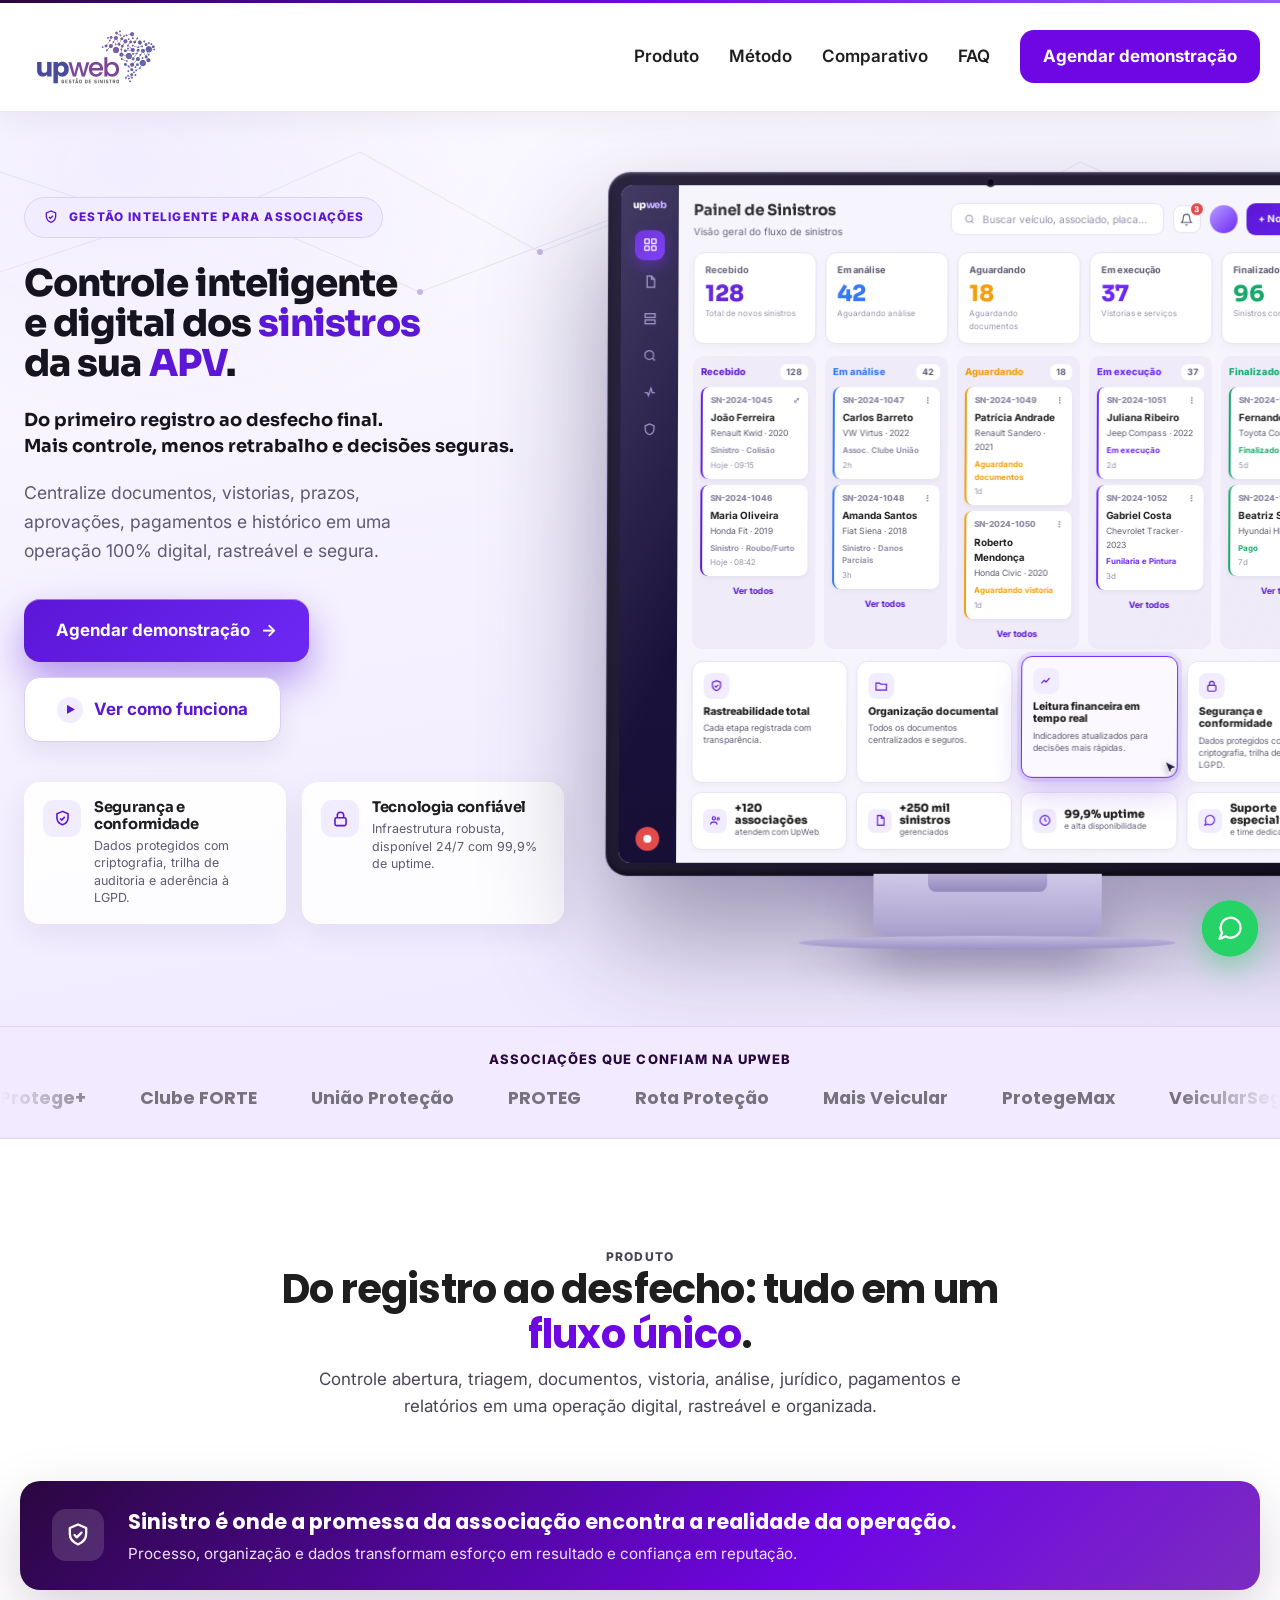
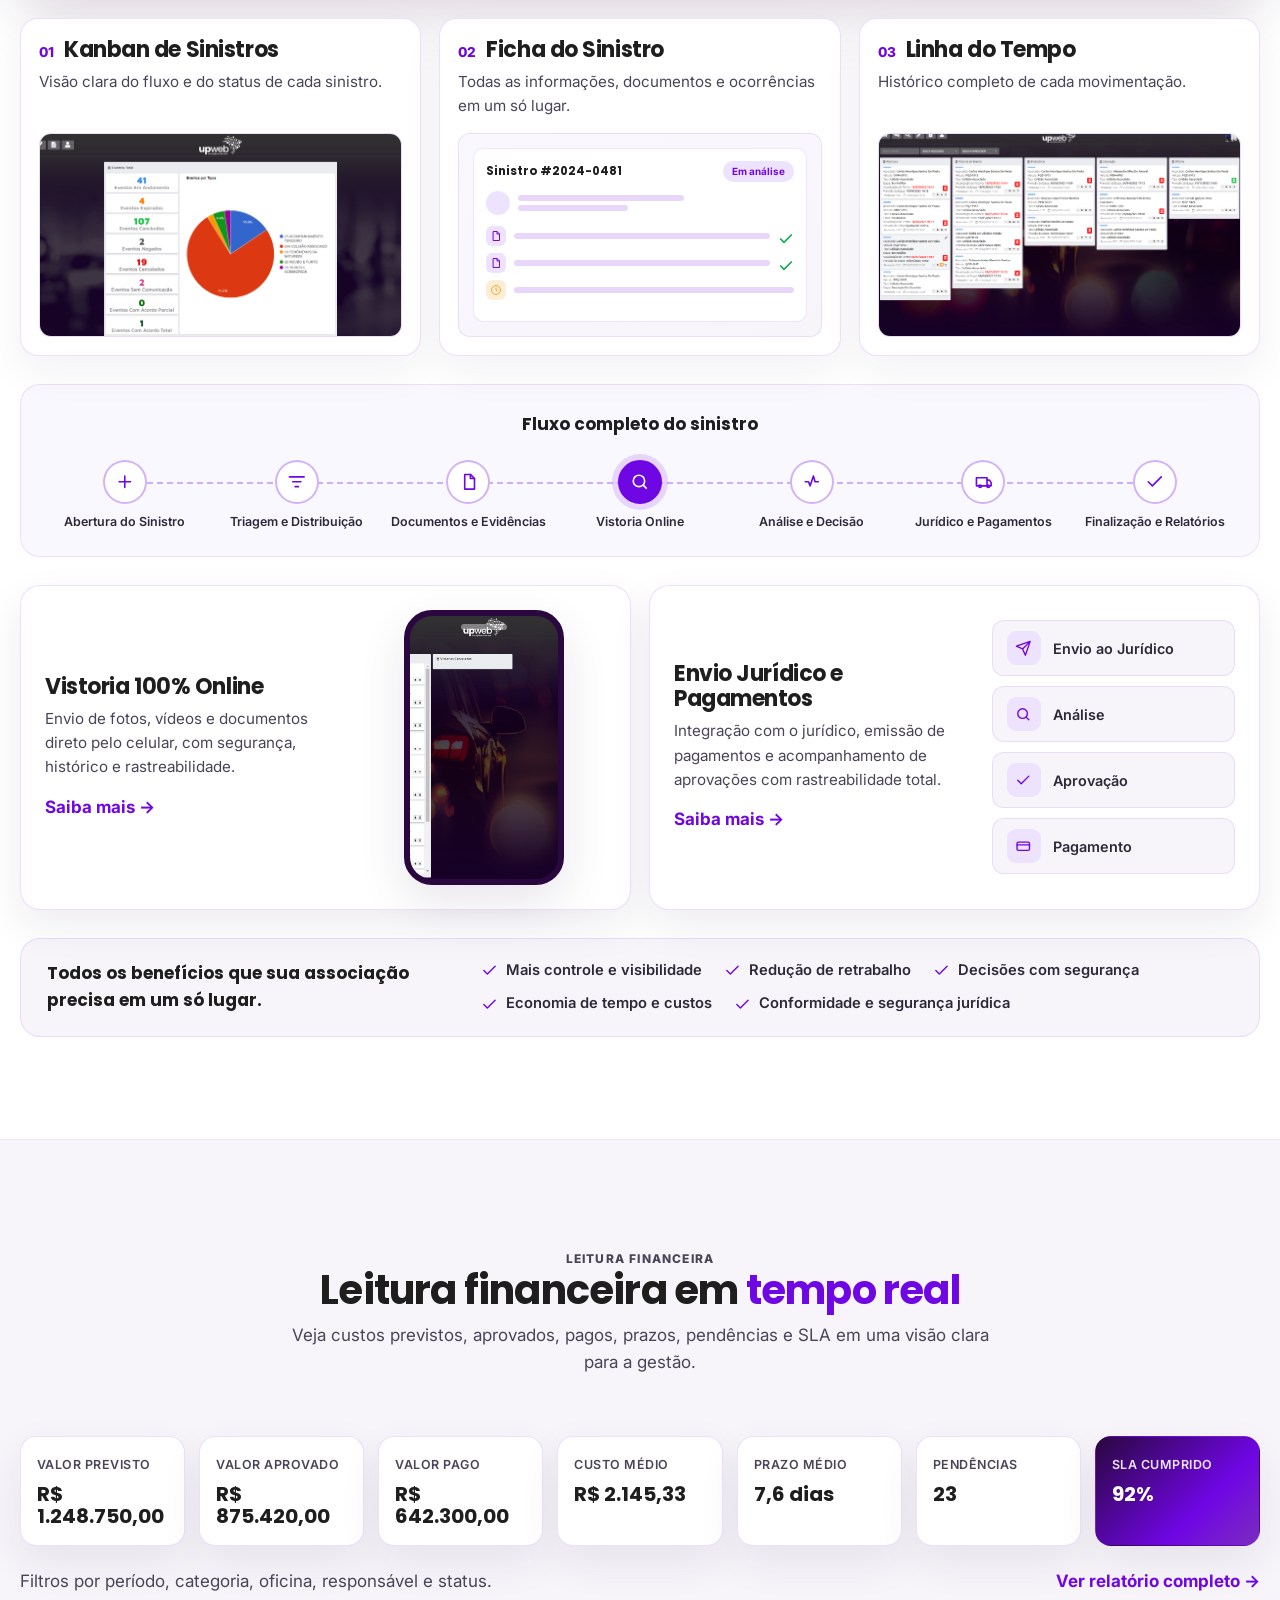
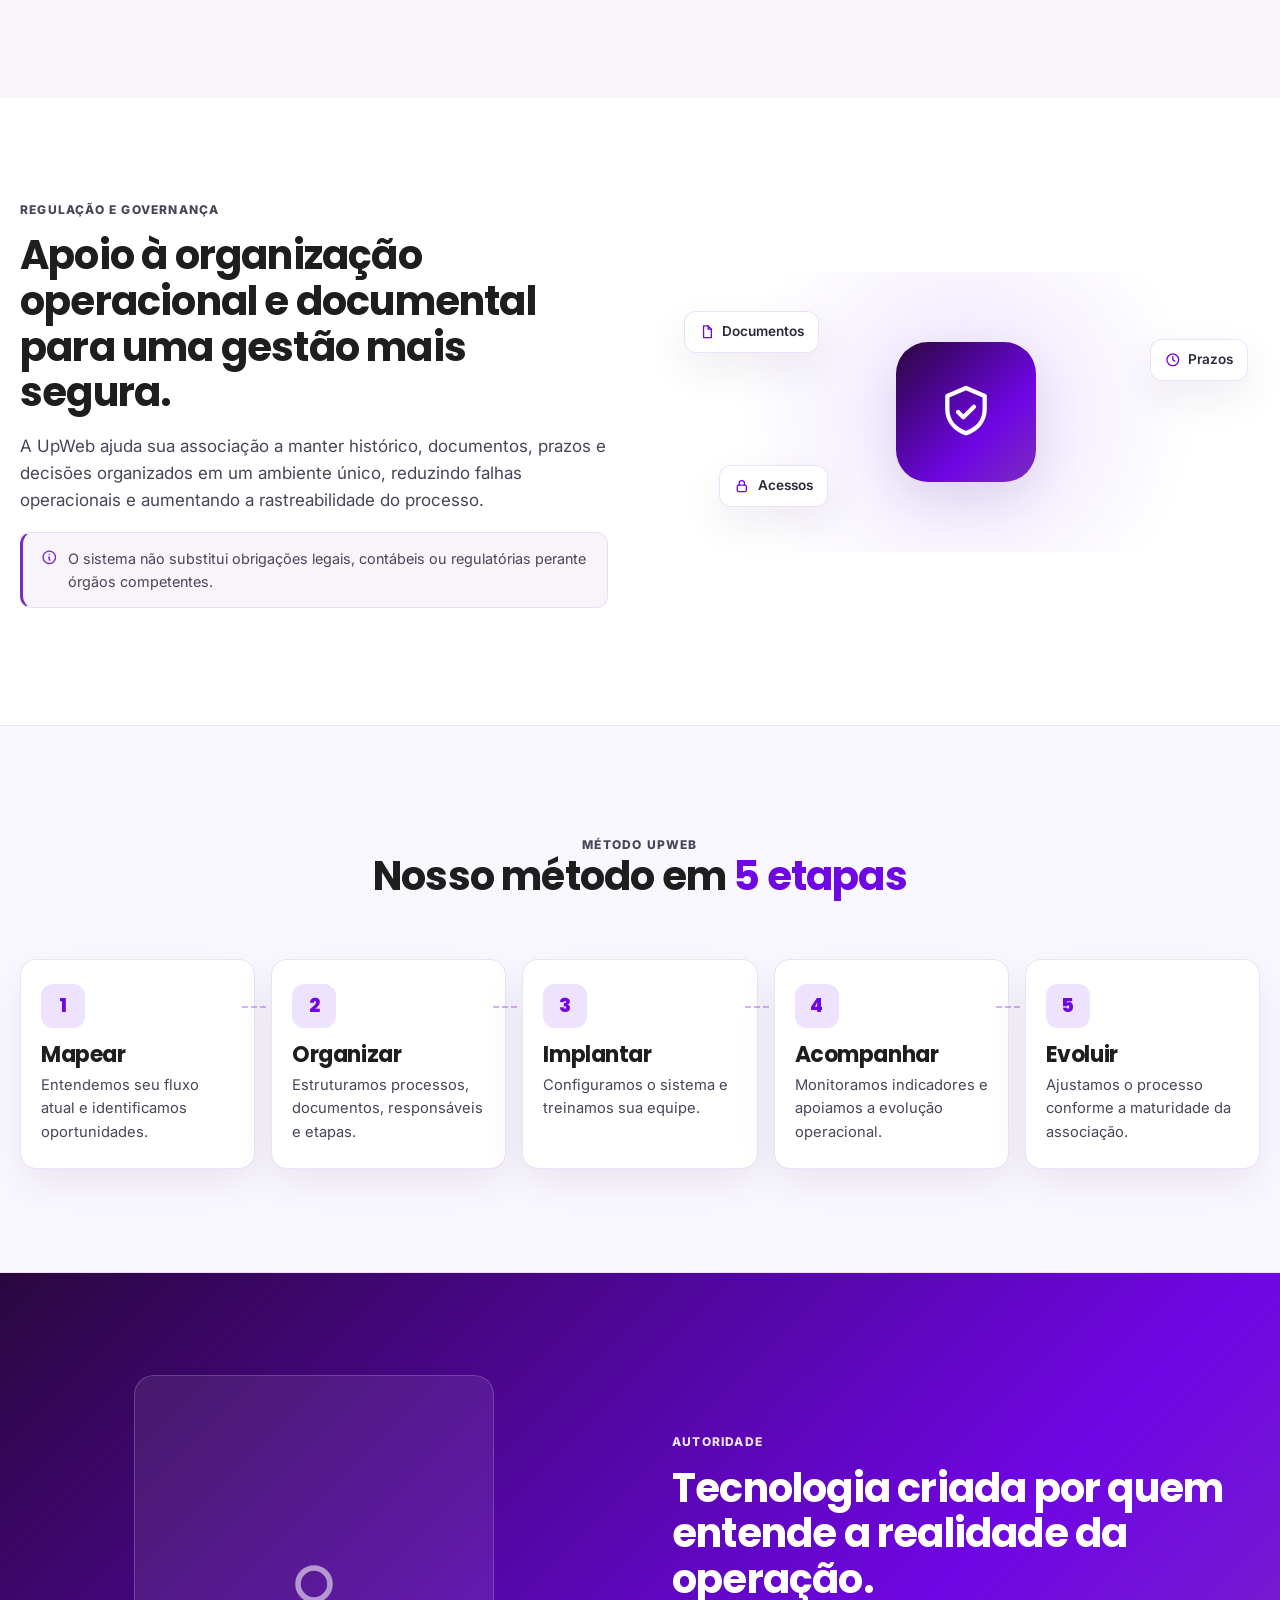
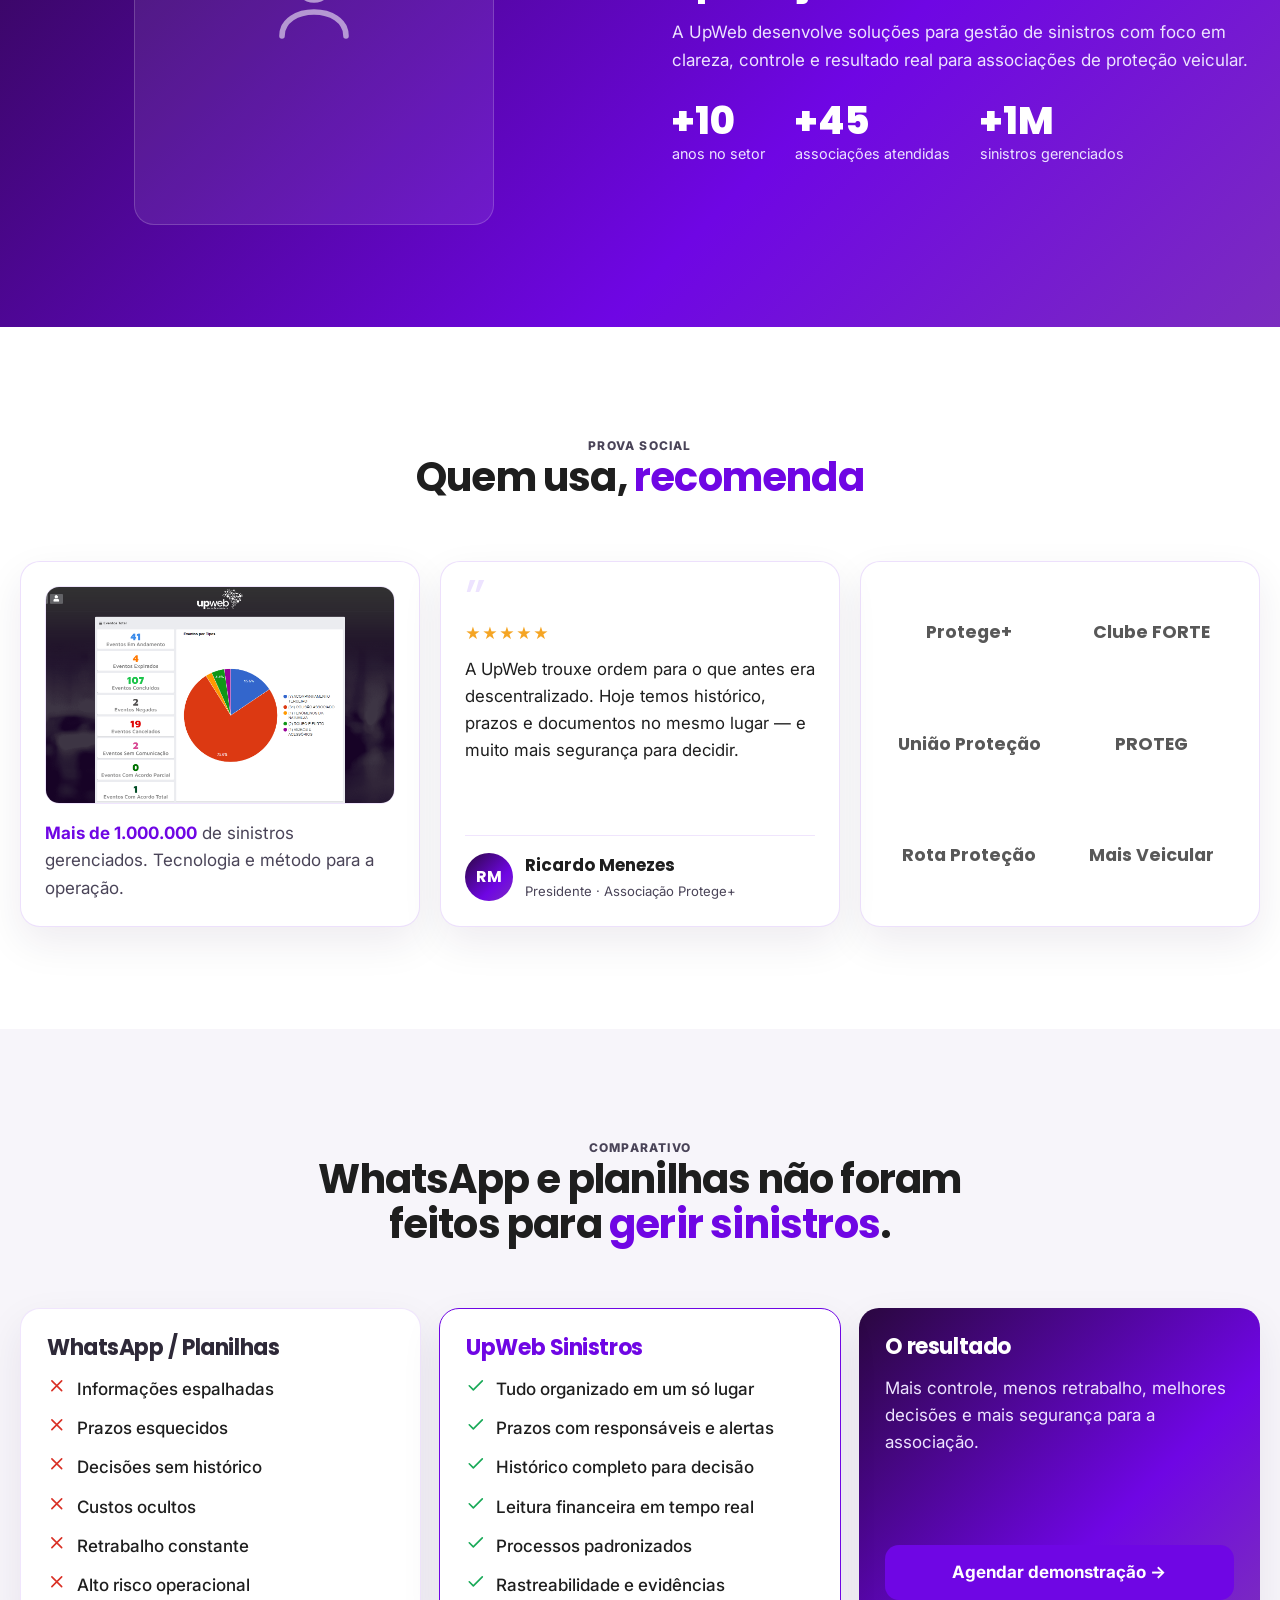
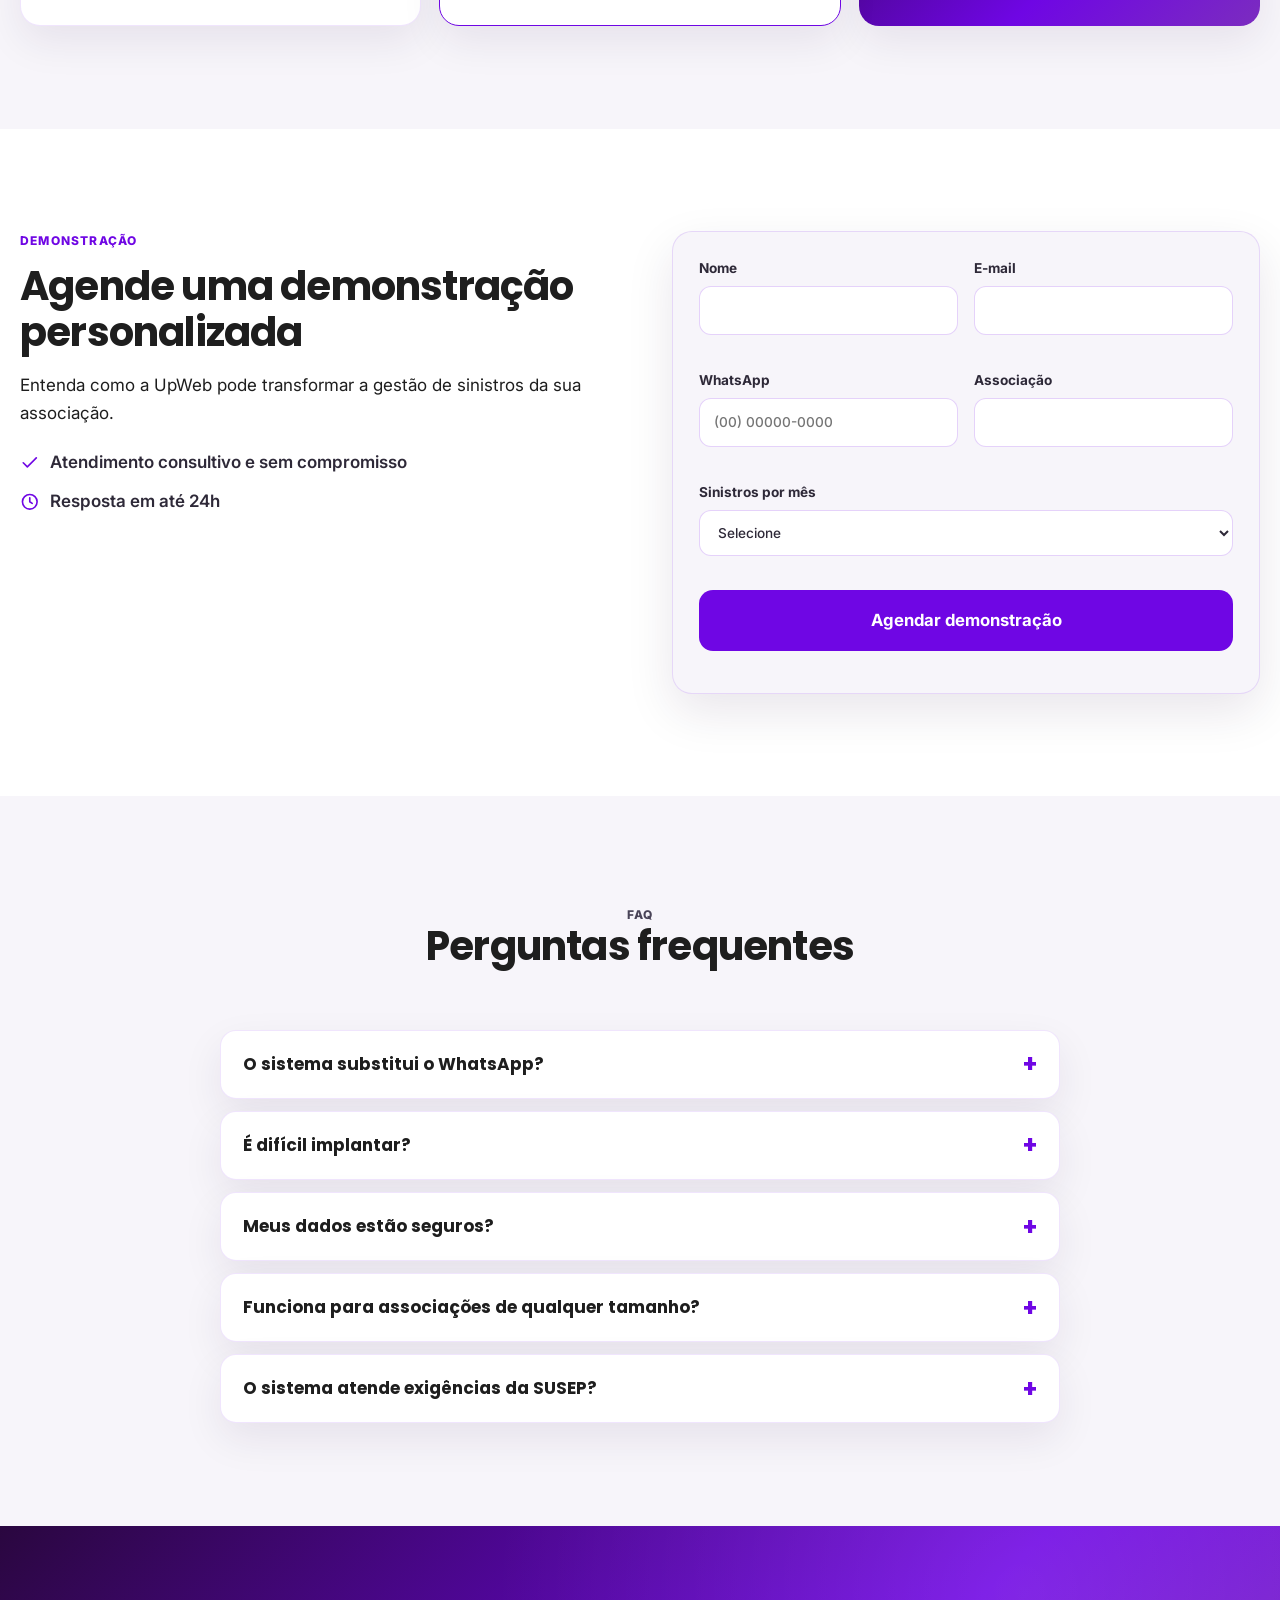
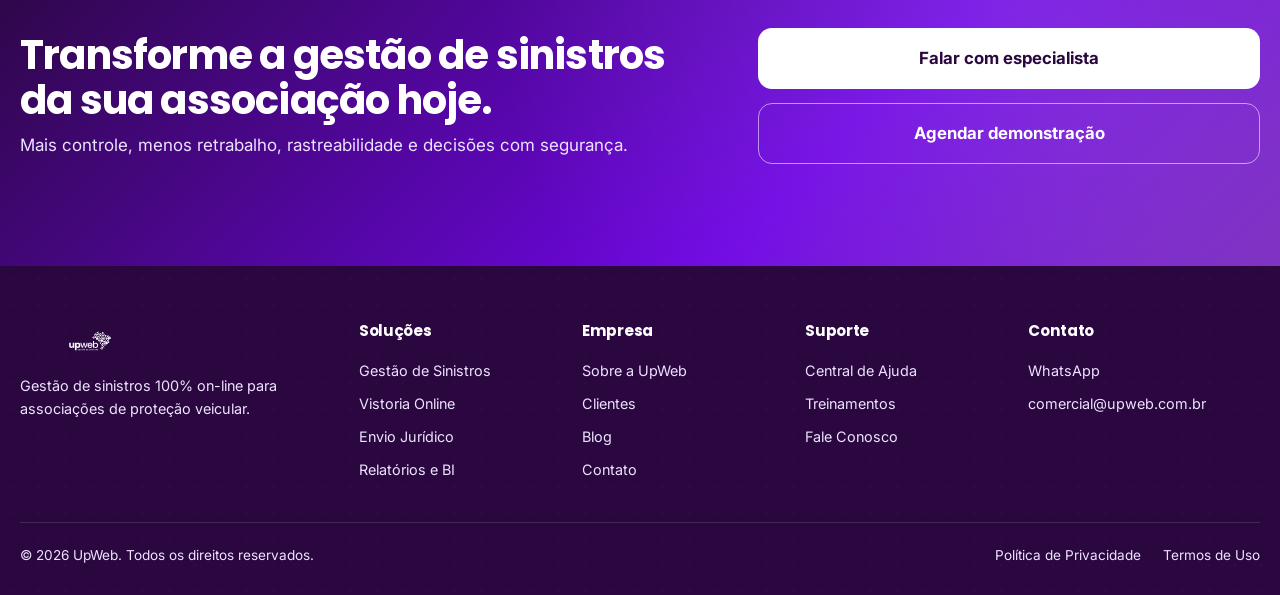
==== index.html @ 69237b04 "Adiciona landing page UpWeb Co-Authored-By: Claude Opus 4.8 <noreply@anthropic.com>" ====
<!doctype html>
<html lang="pt-BR">
<head>
  <meta charset="utf-8">
  <meta name="viewport" content="width=device-width, initial-scale=1">
  <title>UpWeb Gestão de Sinistros — Controle digital para associações de proteção veicular</title>
  <meta name="description" content="Controle o sinistro do primeiro registro ao desfecho final: documentos, vistoria online, prazos, aprovações, pagamentos e leitura financeira em uma operação rastreável e organizada.">
  <meta name="theme-color" content="#6F06E4">
  <meta property="og:title" content="UpWeb Gestão de Sinistros">
  <meta property="og:description" content="Gestão digital de sinistros para associações de proteção veicular. Rastreabilidade, organização documental e leitura financeira em tempo real.">
  <meta property="og:type" content="website">
  <meta property="og:image" content="assets/hero-poster.jpg">
  <link rel="preconnect" href="https://fonts.googleapis.com">
  <link rel="preconnect" href="https://fonts.gstatic.com" crossorigin>
  <link href="https://fonts.googleapis.com/css2?family=Inter:wght@400;500;600;700&family=Poppins:wght@600;700;800&family=Sora:wght@600;700;800&display=swap" rel="stylesheet">
  <link rel="stylesheet" href="styles.css">
  <link rel="stylesheet" href="hero.css">
  <!-- TODO produção: converter gestao-upweb.png e beneficios.png para WebP < 300KB -->
</head>
<body>
  <a class="skip-link" href="#conteudo">Ir para o conteúdo</a>

  <!-- ============ HEADER ============ -->
  <header class="site-header" data-header>
    <span class="header-topline" aria-hidden="true"></span>
    <nav class="nav wrap" aria-label="Navegação principal">
      <a class="brand" href="#topo" aria-label="UpWeb — página inicial">
        <img src="assets/logo-roxo.svg" width="152" height="40" alt="UpWeb">
      </a>
      <button class="menu-toggle" type="button" aria-expanded="false" aria-controls="primary-menu" aria-label="Abrir menu">
        <span class="menu-toggle-bars" aria-hidden="true"><i></i><i></i><i></i></span>
      </button>
      <div class="nav-menu" id="primary-menu">
        <a href="#sistema-upweb">Produto</a>
        <a href="#metodo">Método</a>
        <a href="#comparativo">Comparativo</a>
        <a href="#faq">FAQ</a>
        <a class="btn btn-primary nav-cta" href="#formulario" data-event="cta_demo_click">Agendar demonstração</a>
      </div>
    </nav>
  </header>

  <main id="conteudo">
    <!-- ============ HERO ============ -->
    <section class="hero-pro" id="topo" aria-labelledby="hero-title">
      <svg class="hp-net" viewBox="0 0 1680 230" preserveAspectRatio="xMidYMin slice" aria-hidden="true">
        <g stroke="#C9BDF0" stroke-width="1" fill="none" opacity=".7">
          <path d="M0,60 L180,120 L360,40 L540,140 L720,70 L900,150 L1080,50 L1260,130 L1440,60 L1680,120"/>
          <path d="M0,160 L210,90 L420,180 L630,100 L840,190 L1050,110 L1260,200 L1470,120 L1680,180"/>
        </g>
        <g fill="#8E78D8">
          <circle cx="180" cy="120" r="3"/><circle cx="540" cy="140" r="3"/><circle cx="900" cy="150" r="3"/>
          <circle cx="1260" cy="130" r="3"/><circle cx="420" cy="180" r="3"/><circle cx="1050" cy="110" r="3"/>
        </g>
      </svg>
      <span class="hp-spark" style="width:6px;height:6px;top:34%;left:60%" aria-hidden="true"></span>
      <span class="hp-spark" style="width:9px;height:9px;top:58%;left:50%" aria-hidden="true"></span>
      <span class="hp-spark" style="width:5px;height:5px;top:70%;left:66%" aria-hidden="true"></span>

      <div class="hp-grid">
        <div class="hp-left">
          <span class="hp-badge">
            <svg viewBox="0 0 24 24" aria-hidden="true"><path d="M12 3 5 6v5c0 4.5 3 7.5 7 9 4-1.5 7-4.5 7-9V6l-7-3Z"/><path d="m9 12 2 2 4-4"/></svg>
            Gestão inteligente para associações
          </span>
          <h1 id="hero-title"><span class="nb">Controle inteligente</span><br><span class="nb">e digital dos <span class="hl">sinistros</span></span><br><span class="nb">da sua <span class="hl">APV</span>.</span></h1>
          <p class="hp-sub">Do primeiro registro ao desfecho final.<br>Mais controle, menos retrabalho e decisões seguras.</p>
          <p class="hp-desc">Centralize documentos, vistorias, prazos, aprovações, pagamentos e histórico em uma operação 100% digital, rastreável e segura.</p>
          <div class="hp-cta">
            <a class="hpbtn hpbtn-1" href="#formulario" data-event="cta_demo_click">Agendar demonstração <span class="ar">→</span></a>
            <a class="hpbtn hpbtn-2" href="#sistema-upweb" data-event="como_funciona_click"><span class="play">▶</span> Ver como funciona</a>
          </div>
          <div class="hp-trust">
            <div class="hp-tcard">
              <span class="ti"><svg viewBox="0 0 24 24" aria-hidden="true"><path d="M12 3 5 6v5c0 4.5 3 7.5 7 9 4-1.5 7-4.5 7-9V6l-7-3Z"/><path d="m9 12 2 2 4-4"/></svg></span>
              <div><h4>Segurança e conformidade</h4><p>Dados protegidos com criptografia, trilha de auditoria e aderência à LGPD.</p></div>
            </div>
            <div class="hp-tcard">
              <span class="ti"><svg viewBox="0 0 24 24" aria-hidden="true"><rect x="5" y="11" width="14" height="10" rx="2"/><path d="M8 11V8a4 4 0 0 1 8 0v3"/></svg></span>
              <div><h4>Tecnologia confiável</h4><p>Infraestrutura robusta, disponível 24/7 com 99,9% de uptime.</p></div>
            </div>
          </div>
        </div>

        <div class="hp-right">
          <div class="hp-stage">
            <span class="hp-glow" aria-hidden="true"></span>
            <div class="hp-monitor" role="img" aria-label="Painel UpWeb de gestão de sinistros com KPIs, quadro Kanban e indicadores em tempo real">
              <div class="hp-bezel">
                <span class="hp-cam" aria-hidden="true"></span>
                <div class="hp-screen">
                  <aside class="hp-side" aria-hidden="true">
                    <span class="hp-slogo">up<span>web</span></span>
                    <span class="hp-sideico on"><svg viewBox="0 0 24 24"><rect x="3" y="3" width="7" height="7" rx="1"/><rect x="14" y="3" width="7" height="7" rx="1"/><rect x="3" y="14" width="7" height="7" rx="1"/><rect x="14" y="14" width="7" height="7" rx="1"/></svg></span>
                    <span class="hp-sideico"><svg viewBox="0 0 24 24"><path d="M7 3h7l5 5v13H7z"/><path d="M14 3v5h5"/></svg></span>
                    <span class="hp-sideico"><svg viewBox="0 0 24 24"><path d="M4 4h16v6H4zM4 14h16v6H4z"/></svg></span>
                    <span class="hp-sideico"><svg viewBox="0 0 24 24"><circle cx="11" cy="11" r="7"/><path d="m20 20-3.5-3.5"/></svg></span>
                    <span class="hp-sideico"><svg viewBox="0 0 24 24"><path d="M4 12h4l2 5 4-12 2 7h4"/></svg></span>
                    <span class="hp-sideico"><svg viewBox="0 0 24 24"><path d="M12 3 5 6v5c0 4.5 3 7.5 7 9 4-1.5 7-4.5 7-9V6l-7-3Z"/></svg></span>
                    <span class="hp-rec"><i></i></span>
                  </aside>
                  <div class="hp-main">
                    <div class="hp-topbar">
                      <div><div class="hp-tt">Painel de Sinistros</div><div class="hp-ts">Visão geral do fluxo de sinistros</div></div>
                      <div class="hp-topr">
                        <span class="hp-search"><svg viewBox="0 0 24 24"><circle cx="11" cy="11" r="7"/><path d="m20 20-3.5-3.5"/></svg> Buscar veículo, associado, placa...</span>
                        <span class="hp-bell"><svg viewBox="0 0 24 24"><path d="M18 8a6 6 0 0 0-12 0c0 7-3 9-3 9h18s-3-2-3-9"/><path d="M13.7 21a2 2 0 0 1-3.4 0"/></svg><span class="hp-bdg">3</span></span>
                        <span class="hp-av"></span>
                        <span class="hp-new">+ Novo sinistro</span>
                      </div>
                    </div>
                    <div class="hp-kpis">
                      <div class="hp-kpi k-rec"><div class="kl">Recebido</div><div class="kv">128</div><div class="ks">Total de novos sinistros</div></div>
                      <div class="hp-kpi k-an"><div class="kl">Em análise</div><div class="kv">42</div><div class="ks">Aguardando análise</div></div>
                      <div class="hp-kpi k-ag"><div class="kl">Aguardando</div><div class="kv">18</div><div class="ks">Aguardando documentos</div></div>
                      <div class="hp-kpi k-ex"><div class="kl">Em execução</div><div class="kv">37</div><div class="ks">Vistorias e serviços</div></div>
                      <div class="hp-kpi k-fi"><div class="kl">Finalizado</div><div class="kv">96</div><div class="ks">Sinistros concluídos</div></div>
                    </div>
                    <div class="hp-kanban">
                      <div class="hp-col c-rec">
                        <div class="hp-colh"><span class="cn">Recebido</span><span class="cc">128</span></div>
                        <div class="hp-scard"><div class="sid">SN-2024-1045 <span>⤢</span></div><div class="snm">João Ferreira</div><div class="sca">Renault Kwid · 2020</div><div class="stag">Sinistro · Colisão</div><div class="stime">Hoje · 09:15</div></div>
                        <div class="hp-scard"><div class="sid">SN-2024-1046</div><div class="snm">Maria Oliveira</div><div class="sca">Honda Fit · 2019</div><div class="stag">Sinistro · Roubo/Furto</div><div class="stime">Hoje · 08:42</div></div>
                        <div class="hp-colv">Ver todos</div>
                      </div>
                      <div class="hp-col c-an">
                        <div class="hp-colh"><span class="cn">Em análise</span><span class="cc">42</span></div>
                        <div class="hp-scard"><div class="sid">SN-2024-1047 <span>⋮</span></div><div class="snm">Carlos Barreto</div><div class="sca">VW Virtus · 2022</div><div class="stag">Assoc. Clube União</div><div class="stime">2h</div></div>
                        <div class="hp-scard"><div class="sid">SN-2024-1048 <span>⋮</span></div><div class="snm">Amanda Santos</div><div class="sca">Fiat Siena · 2018</div><div class="stag">Sinistro · Danos Parciais</div><div class="stime">3h</div></div>
                        <div class="hp-colv">Ver todos</div>
                      </div>
                      <div class="hp-col c-ag">
                        <div class="hp-colh"><span class="cn">Aguardando</span><span class="cc">18</span></div>
                        <div class="hp-scard"><div class="sid">SN-2024-1049 <span>⋮</span></div><div class="snm">Patrícia Andrade</div><div class="sca">Renault Sandero · 2021</div><div class="stag t-ag">Aguardando documentos</div><div class="stime">1d</div></div>
                        <div class="hp-scard"><div class="sid">SN-2024-1050 <span>⋮</span></div><div class="snm">Roberto Mendonça</div><div class="sca">Honda Civic · 2020</div><div class="stag t-ag">Aguardando vistoria</div><div class="stime">1d</div></div>
                        <div class="hp-colv">Ver todos</div>
                      </div>
                      <div class="hp-col c-ex">
                        <div class="hp-colh"><span class="cn">Em execução</span><span class="cc">37</span></div>
                        <div class="hp-scard"><div class="sid">SN-2024-1051 <span>⋮</span></div><div class="snm">Juliana Ribeiro</div><div class="sca">Jeep Compass · 2022</div><div class="stag t-ex">Em execução</div><div class="stime">2d</div></div>
                        <div class="hp-scard"><div class="sid">SN-2024-1052 <span>⋮</span></div><div class="snm">Gabriel Costa</div><div class="sca">Chevrolet Tracker · 2023</div><div class="stag t-ex">Funilaria e Pintura</div><div class="stime">3d</div></div>
                        <div class="hp-colv">Ver todos</div>
                      </div>
                      <div class="hp-col c-fi">
                        <div class="hp-colh"><span class="cn">Finalizado</span><span class="cc">96</span></div>
                        <div class="hp-scard"><div class="sid">SN-2024-1053 <span>⤢</span></div><div class="snm">Fernando Lima</div><div class="sca">Toyota Corolla · 2021</div><div class="stag t-fi">Finalizado</div><div class="stime">5d</div></div>
                        <div class="hp-scard"><div class="sid">SN-2024-1054 <span>⋮</span></div><div class="snm">Beatriz Silva</div><div class="sca">Hyundai HB20 · 2020</div><div class="stag t-fi">Pago</div><div class="stime">7d</div></div>
                        <div class="hp-colv">Ver todos</div>
                      </div>
                    </div>
                    <div class="hp-benefits">
                      <div class="hp-bcard"><span class="bi"><svg viewBox="0 0 24 24"><path d="M12 3 5 6v5c0 4.5 3 7.5 7 9 4-1.5 7-4.5 7-9V6l-7-3Z"/><path d="m9 12 2 2 4-4"/></svg></span><h5>Rastreabilidade total</h5><p>Cada etapa registrada com transparência.</p></div>
                      <div class="hp-bcard"><span class="bi"><svg viewBox="0 0 24 24"><path d="M3 7h6l2 2h10v10H3z"/></svg></span><h5>Organização documental</h5><p>Todos os documentos centralizados e seguros.</p></div>
                      <div class="hp-bcard is-hover"><span class="bi"><svg viewBox="0 0 24 24"><path d="M4 16l5-5 3 3 6-7"/></svg></span><h5>Leitura financeira em tempo real</h5><p>Indicadores atualizados para decisões mais rápidas.</p>
                        <svg class="hp-cursor" viewBox="0 0 24 24" fill="#1F1646" stroke="#fff" stroke-width="1.2" aria-hidden="true"><path d="M5 3l14 7-6 2-2 6z"/></svg>
                      </div>
                      <div class="hp-bcard"><span class="bi"><svg viewBox="0 0 24 24"><rect x="5" y="11" width="14" height="10" rx="2"/><path d="M8 11V8a4 4 0 0 1 8 0v3"/></svg></span><h5>Segurança e conformidade</h5><p>Dados protegidos com criptografia, trilha de auditoria e LGPD.</p></div>
                    </div>
                    <div class="hp-proofs">
                      <div class="hp-pcard"><span class="pi"><svg viewBox="0 0 24 24"><circle cx="9" cy="8" r="3"/><path d="M3 20c0-3 3-5 6-5s6 2 6 5"/><circle cx="17" cy="9" r="2"/></svg></span><div><div class="pv">+120 associações</div><div class="pk">atendem com UpWeb</div></div></div>
                      <div class="hp-pcard"><span class="pi"><svg viewBox="0 0 24 24"><path d="M7 3h7l5 5v13H7z"/><path d="M14 3v5h5"/></svg></span><div><div class="pv">+250 mil sinistros</div><div class="pk">gerenciados</div></div></div>
                      <div class="hp-pcard"><span class="pi"><svg viewBox="0 0 24 24"><circle cx="12" cy="12" r="9"/><path d="M12 7v5l3 2"/></svg></span><div><div class="pv">99,9% uptime</div><div class="pk">e alta disponibilidade</div></div></div>
                      <div class="hp-pcard"><span class="pi"><svg viewBox="0 0 24 24"><path d="M21 11.5a8.5 8.5 0 0 1-12.6 7.4L3 21l2.2-5.3A8.5 8.5 0 1 1 21 11.5Z"/></svg></span><div><div class="pv">Suporte especialista</div><div class="pk">e time dedicado</div></div></div>
                    </div>
                  </div>
                </div>
              </div>
              <div class="hp-stand"></div>
              <div class="hp-foot"></div>
            </div>
          </div>
        </div>
      </div>
    </section>

    <!-- ============ FAIXA DE ASSOCIAÇÕES ============ -->
    <section class="clients" aria-label="Associações que confiam na UpWeb">
      <div class="wrap">
        <p class="clients-title">Associações que confiam na UpWeb</p>
      </div>
      <div class="marquee" data-marquee>
        <div class="marquee-track">
          <span class="client-logo">Protege+</span>
          <span class="client-logo">Clube FORTE</span>
          <span class="client-logo">União Proteção</span>
          <span class="client-logo">PROTEG</span>
          <span class="client-logo">Rota Proteção</span>
          <span class="client-logo">Mais Veicular</span>
          <span class="client-logo">ProtegeMax</span>
          <span class="client-logo">VeicularSeguro</span>
          <span class="client-logo">AssociaPlus</span>
          <!-- duplicado para loop contínuo -->
          <span class="client-logo" aria-hidden="true">Protege+</span>
          <span class="client-logo" aria-hidden="true">Clube FORTE</span>
          <span class="client-logo" aria-hidden="true">União Proteção</span>
          <span class="client-logo" aria-hidden="true">PROTEG</span>
          <span class="client-logo" aria-hidden="true">Rota Proteção</span>
          <span class="client-logo" aria-hidden="true">Mais Veicular</span>
          <span class="client-logo" aria-hidden="true">ProtegeMax</span>
          <span class="client-logo" aria-hidden="true">VeicularSeguro</span>
          <span class="client-logo" aria-hidden="true">AssociaPlus</span>
        </div>
      </div>
    </section>

    <!-- ============ SISTEMA UPWEB — PRODUTO + FLUXO ============ -->
    <section class="system" id="sistema-upweb" aria-labelledby="system-title">
      <div class="wrap">
        <div class="section-head reveal">
          <p class="eyebrow">Produto</p>
          <h2 id="system-title">Do registro ao desfecho: tudo em um <span>fluxo único</span>.</h2>
          <p>Controle abertura, triagem, documentos, vistoria, análise, jurídico, pagamentos e relatórios em uma operação digital, rastreável e organizada.</p>
        </div>

        <!-- 9.1 bloco de virada -->
        <div class="turn-block reveal">
          <span class="turn-icon" aria-hidden="true">
            <svg viewBox="0 0 24 24"><path d="M12 3 5 6v5c0 4.5 3 7.5 7 9 4-1.5 7-4.5 7-9V6l-7-3Z"/><path d="m9 12 2 2 4-4"/></svg>
          </span>
          <div class="turn-text">
            <p class="turn-main">Sinistro é onde a promessa da associação encontra a realidade da operação.</p>
            <p class="turn-sub">Processo, organização e dados transformam esforço em resultado e confiança em reputação.</p>
          </div>
        </div>

        <!-- 9.2 três cards -->
        <div class="product-cards">
          <article class="product-card reveal">
            <header><span class="pc-num">01</span><h3>Kanban de Sinistros</h3></header>
            <p>Visão clara do fluxo e do status de cada sinistro.</p>
            <div class="pc-shot"><img src="assets/dashboard.png" width="640" height="360" loading="lazy" decoding="async" alt="Quadro Kanban de sinistros da UpWeb por status"></div>
          </article>
          <article class="product-card reveal">
            <header><span class="pc-num">02</span><h3>Ficha do Sinistro</h3></header>
            <p>Todas as informações, documentos e ocorrências em um só lugar.</p>
            <div class="pc-shot pc-shot--mock">
              <div class="ficha-mock" aria-hidden="true">
                <div class="fm-head">
                  <span class="fm-id">Sinistro #2024-0481</span>
                  <span class="fm-status">Em análise</span>
                </div>
                <div class="fm-meta">
                  <span class="fm-avatar"></span>
                  <span class="fm-meta-lines"><i class="fm-line w60"></i><i class="fm-line w40"></i></span>
                </div>
                <div class="fm-rows">
                  <div class="fm-row"><span class="fm-doc"><svg viewBox="0 0 24 24"><path d="M7 3h7l5 5v13H7z"/><path d="M14 3v5h5"/></svg></span><i class="fm-line w70"></i><span class="fm-check"><svg viewBox="0 0 24 24"><path d="M20 6 9 17l-5-5"/></svg></span></div>
                  <div class="fm-row"><span class="fm-doc"><svg viewBox="0 0 24 24"><path d="M7 3h7l5 5v13H7z"/><path d="M14 3v5h5"/></svg></span><i class="fm-line w85"></i><span class="fm-check"><svg viewBox="0 0 24 24"><path d="M20 6 9 17l-5-5"/></svg></span></div>
                  <div class="fm-row"><span class="fm-doc fm-doc--pend"><svg viewBox="0 0 24 24"><circle cx="12" cy="12" r="9"/><path d="M12 7v5l3 2"/></svg></span><i class="fm-line w55"></i></div>
                </div>
              </div>
            </div>
          </article>
          <article class="product-card reveal">
            <header><span class="pc-num">03</span><h3>Linha do Tempo</h3></header>
            <p>Histórico completo de cada movimentação.</p>
            <div class="pc-shot"><img src="assets/timeline.png" width="640" height="360" loading="lazy" decoding="async" alt="Linha do tempo com o histórico de movimentações do sinistro"></div>
          </article>
        </div>

        <!-- 9.3 fluxo completo -->
        <div class="flow reveal">
          <p class="flow-title">Fluxo completo do sinistro</p>
          <ol class="flow-steps">
            <li class="flow-step"><span class="flow-dot"><svg class="ico" viewBox="0 0 24 24" aria-hidden="true"><path d="M12 5v14M5 12h14"/></svg></span><span class="flow-label">Abertura do Sinistro</span></li>
            <li class="flow-step"><span class="flow-dot"><svg class="ico" viewBox="0 0 24 24" aria-hidden="true"><path d="M3 6h18M7 12h10M10 18h4"/></svg></span><span class="flow-label">Triagem e Distribuição</span></li>
            <li class="flow-step"><span class="flow-dot"><svg class="ico" viewBox="0 0 24 24" aria-hidden="true"><path d="M7 3h7l5 5v13H7z"/><path d="M14 3v5h5"/></svg></span><span class="flow-label">Documentos e Evidências</span></li>
            <li class="flow-step is-active"><span class="flow-dot"><svg class="ico" viewBox="0 0 24 24" aria-hidden="true"><circle cx="11" cy="11" r="7"/><path d="m20 20-3.5-3.5"/></svg></span><span class="flow-label">Vistoria Online</span></li>
            <li class="flow-step"><span class="flow-dot"><svg class="ico" viewBox="0 0 24 24" aria-hidden="true"><path d="M4 12h4l2 5 4-12 2 7h4"/></svg></span><span class="flow-label">Análise e Decisão</span></li>
            <li class="flow-step"><span class="flow-dot"><svg class="ico" viewBox="0 0 24 24" aria-hidden="true"><path d="M3 7h13v10H3z"/><path d="M16 10h3l2 3v4h-5"/><circle cx="7.5" cy="17.5" r="1.5"/><circle cx="17.5" cy="17.5" r="1.5"/></svg></span><span class="flow-label">Jurídico e Pagamentos</span></li>
            <li class="flow-step"><span class="flow-dot"><svg class="ico" viewBox="0 0 24 24" aria-hidden="true"><path d="M20 6 9 17l-5-5"/></svg></span><span class="flow-label">Finalização e Relatórios</span></li>
          </ol>
        </div>

        <!-- 9.4 módulos operacionais -->
        <div class="modules">
          <article class="module-card reveal">
            <div class="module-text">
              <h3>Vistoria 100% Online</h3>
              <p>Envio de fotos, vídeos e documentos direto pelo celular, com segurança, histórico e rastreabilidade.</p>
              <a class="text-link" href="#formulario">Saiba mais →</a>
            </div>
            <div class="module-visual">
              <div class="phone-mock">
                <span class="phone-notch" aria-hidden="true"></span>
                <img src="assets/vistoria-online.png" width="320" height="560" loading="lazy" decoding="async" alt="Tela de vistoria online no celular com envio de fotos do veículo">
              </div>
            </div>
          </article>
          <article class="module-card reveal">
            <div class="module-text">
              <h3>Envio Jurídico e Pagamentos</h3>
              <p>Integração com o jurídico, emissão de pagamentos e acompanhamento de aprovações com rastreabilidade total.</p>
              <a class="text-link" href="#formulario">Saiba mais →</a>
            </div>
            <div class="module-visual">
              <ul class="mini-flow">
                <li><span class="mf-ico"><svg class="ico" viewBox="0 0 24 24" aria-hidden="true"><path d="M22 2 11 13M22 2l-7 20-4-9-9-4Z"/></svg></span>Envio ao Jurídico</li>
                <li><span class="mf-ico"><svg class="ico" viewBox="0 0 24 24" aria-hidden="true"><circle cx="11" cy="11" r="7"/><path d="m20 20-3.5-3.5"/></svg></span>Análise</li>
                <li><span class="mf-ico"><svg class="ico" viewBox="0 0 24 24" aria-hidden="true"><path d="M20 6 9 17l-5-5"/></svg></span>Aprovação</li>
                <li><span class="mf-ico"><svg class="ico" viewBox="0 0 24 24" aria-hidden="true"><rect x="3" y="6" width="18" height="12" rx="2"/><path d="M3 10h18"/></svg></span>Pagamento</li>
              </ul>
            </div>
          </article>
        </div>

        <!-- 9.5 faixa de benefícios -->
        <div class="benefits-strip reveal">
          <p class="bs-title">Todos os benefícios que sua associação precisa em um só lugar.</p>
          <ul class="bs-list">
            <li><svg class="ico" viewBox="0 0 24 24" aria-hidden="true"><path d="M20 6 9 17l-5-5"/></svg> Mais controle e visibilidade</li>
            <li><svg class="ico" viewBox="0 0 24 24" aria-hidden="true"><path d="M20 6 9 17l-5-5"/></svg> Redução de retrabalho</li>
            <li><svg class="ico" viewBox="0 0 24 24" aria-hidden="true"><path d="M20 6 9 17l-5-5"/></svg> Decisões com segurança</li>
            <li><svg class="ico" viewBox="0 0 24 24" aria-hidden="true"><path d="M20 6 9 17l-5-5"/></svg> Economia de tempo e custos</li>
            <li><svg class="ico" viewBox="0 0 24 24" aria-hidden="true"><path d="M20 6 9 17l-5-5"/></svg> Conformidade e segurança jurídica</li>
          </ul>
        </div>
      </div>
    </section>

    <!-- ============ LEITURA FINANCEIRA ============ -->
    <section class="finance" id="financeiro" aria-labelledby="finance-title">
      <div class="wrap">
        <div class="section-head reveal">
          <p class="eyebrow">Leitura financeira</p>
          <h2 id="finance-title">Leitura financeira em <span>tempo real</span></h2>
          <p>Veja custos previstos, aprovados, pagos, prazos, pendências e SLA em uma visão clara para a gestão.</p>
        </div>
        <div class="kpi-row reveal">
          <div class="kpi-card"><span class="kpi-label">Valor Previsto</span><strong class="kpi-value">R$ 1.248.750,00</strong></div>
          <div class="kpi-card"><span class="kpi-label">Valor Aprovado</span><strong class="kpi-value">R$ 875.420,00</strong></div>
          <div class="kpi-card"><span class="kpi-label">Valor Pago</span><strong class="kpi-value">R$ 642.300,00</strong></div>
          <div class="kpi-card"><span class="kpi-label">Custo Médio</span><strong class="kpi-value">R$ 2.145,33</strong></div>
          <div class="kpi-card"><span class="kpi-label">Prazo Médio</span><strong class="kpi-value">7,6 dias</strong></div>
          <div class="kpi-card"><span class="kpi-label">Pendências</span><strong class="kpi-value">23</strong></div>
          <div class="kpi-card kpi-accent"><span class="kpi-label">SLA Cumprido</span><strong class="kpi-value">92%</strong></div>
        </div>
        <div class="finance-foot reveal">
          <p>Filtros por período, categoria, oficina, responsável e status.</p>
          <a class="text-link" href="#formulario">Ver relatório completo →</a>
        </div>
      </div>
    </section>

    <!-- ============ REGULAÇÃO E GOVERNANÇA ============ -->
    <section class="governance" aria-labelledby="gov-title">
      <div class="wrap split">
        <div class="reveal">
          <p class="eyebrow">Regulação e Governança</p>
          <h2 id="gov-title">Apoio à organização operacional e documental para uma gestão mais segura.</h2>
          <p>A UpWeb ajuda sua associação a manter histórico, documentos, prazos e decisões organizados em um ambiente único, reduzindo falhas operacionais e aumentando a rastreabilidade do processo.</p>
          <p class="gov-note"><svg class="ico" viewBox="0 0 24 24" aria-hidden="true"><circle cx="12" cy="12" r="9"/><path d="M12 8h.01M11 12h1v4h1"/></svg> O sistema não substitui obrigações legais, contábeis ou regulatórias perante órgãos competentes.</p>
        </div>
        <div class="gov-visual reveal" aria-hidden="true">
          <div class="gov-shield">
            <svg viewBox="0 0 24 24"><path d="M12 3 5 6v5c0 4.5 3 7.5 7 9 4-1.5 7-4.5 7-9V6l-7-3Z"/><path d="m9 12 2 2 4-4"/></svg>
          </div>
          <div class="gov-chip gov-chip-1"><svg class="ico" viewBox="0 0 24 24"><path d="M7 3h7l5 5v13H7z"/><path d="M14 3v5h5"/></svg> Documentos</div>
          <div class="gov-chip gov-chip-2"><svg class="ico" viewBox="0 0 24 24"><rect x="5" y="11" width="14" height="10" rx="2"/><path d="M8 11V8a4 4 0 0 1 8 0v3"/></svg> Acessos</div>
          <div class="gov-chip gov-chip-3"><svg class="ico" viewBox="0 0 24 24"><circle cx="12" cy="12" r="9"/><path d="M12 7v5l3 2"/></svg> Prazos</div>
        </div>
      </div>
    </section>

    <!-- ============ MÉTODO UPWEB ============ -->
    <section class="method" id="metodo" aria-labelledby="method-title">
      <div class="wrap">
        <div class="section-head reveal">
          <p class="eyebrow">Método UpWeb</p>
          <h2 id="method-title">Nosso método em <span>5 etapas</span></h2>
        </div>
        <ol class="method-steps">
          <li class="method-step reveal"><span class="ms-num">1</span><h3>Mapear</h3><p>Entendemos seu fluxo atual e identificamos oportunidades.</p></li>
          <li class="method-step reveal"><span class="ms-num">2</span><h3>Organizar</h3><p>Estruturamos processos, documentos, responsáveis e etapas.</p></li>
          <li class="method-step reveal"><span class="ms-num">3</span><h3>Implantar</h3><p>Configuramos o sistema e treinamos sua equipe.</p></li>
          <li class="method-step reveal"><span class="ms-num">4</span><h3>Acompanhar</h3><p>Monitoramos indicadores e apoiamos a evolução operacional.</p></li>
          <li class="method-step reveal"><span class="ms-num">5</span><h3>Evoluir</h3><p>Ajustamos o processo conforme a maturidade da associação.</p></li>
        </ol>
      </div>
    </section>

    <!-- ============ AUTORIDADE HUMANA ============ -->
    <section class="authority" aria-labelledby="authority-title">
      <div class="wrap split">
        <div class="authority-photo reveal" aria-hidden="true">
          <div class="photo-frame"><svg viewBox="0 0 24 24"><circle cx="12" cy="8" r="4"/><path d="M4 21c0-4 4-6 8-6s8 2 8 6"/></svg></div>
        </div>
        <div class="reveal">
          <p class="eyebrow light">Autoridade</p>
          <h2 id="authority-title">Tecnologia criada por quem entende a realidade da operação.</h2>
          <p>A UpWeb desenvolve soluções para gestão de sinistros com foco em clareza, controle e resultado real para associações de proteção veicular.</p>
          <div class="stats" data-stats>
            <div class="stat"><strong data-counter="10" data-prefix="+">+0</strong><span>anos no setor</span></div>
            <div class="stat"><strong data-counter="45" data-prefix="+">+0</strong><span>associações atendidas</span></div>
            <div class="stat"><strong data-counter="1" data-prefix="+" data-suffix="M">+0M</strong><span>sinistros gerenciados</span></div>
          </div>
        </div>
      </div>
    </section>

    <!-- ============ PROVA SOCIAL ============ -->
    <section class="social" aria-labelledby="social-title">
      <div class="wrap">
        <div class="section-head reveal">
          <p class="eyebrow">Prova social</p>
          <h2 id="social-title">Quem usa, <span>recomenda</span></h2>
        </div>
        <div class="social-grid">
          <article class="social-stat reveal">
            <div class="social-shot"><img src="assets/dashboard.png" width="520" height="320" loading="lazy" decoding="async" alt="Painel UpWeb com sinistros gerenciados"></div>
            <p><strong>Mais de 1.000.000</strong> de sinistros gerenciados. Tecnologia e método para a operação.</p>
          </article>
          <article class="testimonial reveal">
            <span class="quote-mark" aria-hidden="true">”</span>
            <span class="stars" aria-label="5 de 5 estrelas">★★★★★</span>
            <p>A UpWeb trouxe ordem para o que antes era descentralizado. Hoje temos histórico, prazos e documentos no mesmo lugar — e muito mais segurança para decidir.</p>
            <div class="testimonial-author">
              <span class="avatar" aria-hidden="true">RM</span>
              <span class="ta-meta">
                <strong>Ricardo Menezes</strong>
                <span class="ta-role">Presidente · Associação Protege+</span>
              </span>
            </div>
          </article>
          <article class="social-logos reveal">
            <span class="client-logo">Protege+</span>
            <span class="client-logo">Clube FORTE</span>
            <span class="client-logo">União Proteção</span>
            <span class="client-logo">PROTEG</span>
            <span class="client-logo">Rota Proteção</span>
            <span class="client-logo">Mais Veicular</span>
          </article>
        </div>
      </div>
    </section>

    <!-- ============ COMPARATIVO ============ -->
    <section class="compare" id="comparativo" aria-labelledby="compare-title">
      <div class="wrap">
        <div class="section-head reveal">
          <p class="eyebrow">Comparativo</p>
          <h2 id="compare-title">WhatsApp e planilhas não foram feitos para <span>gerir sinistros</span>.</h2>
        </div>
        <div class="compare-grid">
          <article class="compare-col compare-bad reveal">
            <h3>WhatsApp / Planilhas</h3>
            <ul>
              <li><svg class="ico" viewBox="0 0 24 24" aria-hidden="true"><path d="M18 6 6 18M6 6l12 12"/></svg> Informações espalhadas</li>
              <li><svg class="ico" viewBox="0 0 24 24" aria-hidden="true"><path d="M18 6 6 18M6 6l12 12"/></svg> Prazos esquecidos</li>
              <li><svg class="ico" viewBox="0 0 24 24" aria-hidden="true"><path d="M18 6 6 18M6 6l12 12"/></svg> Decisões sem histórico</li>
              <li><svg class="ico" viewBox="0 0 24 24" aria-hidden="true"><path d="M18 6 6 18M6 6l12 12"/></svg> Custos ocultos</li>
              <li><svg class="ico" viewBox="0 0 24 24" aria-hidden="true"><path d="M18 6 6 18M6 6l12 12"/></svg> Retrabalho constante</li>
              <li><svg class="ico" viewBox="0 0 24 24" aria-hidden="true"><path d="M18 6 6 18M6 6l12 12"/></svg> Alto risco operacional</li>
            </ul>
          </article>
          <article class="compare-col compare-good reveal">
            <h3>UpWeb Sinistros</h3>
            <ul>
              <li><svg class="ico" viewBox="0 0 24 24" aria-hidden="true"><path d="M20 6 9 17l-5-5"/></svg> Tudo organizado em um só lugar</li>
              <li><svg class="ico" viewBox="0 0 24 24" aria-hidden="true"><path d="M20 6 9 17l-5-5"/></svg> Prazos com responsáveis e alertas</li>
              <li><svg class="ico" viewBox="0 0 24 24" aria-hidden="true"><path d="M20 6 9 17l-5-5"/></svg> Histórico completo para decisão</li>
              <li><svg class="ico" viewBox="0 0 24 24" aria-hidden="true"><path d="M20 6 9 17l-5-5"/></svg> Leitura financeira em tempo real</li>
              <li><svg class="ico" viewBox="0 0 24 24" aria-hidden="true"><path d="M20 6 9 17l-5-5"/></svg> Processos padronizados</li>
              <li><svg class="ico" viewBox="0 0 24 24" aria-hidden="true"><path d="M20 6 9 17l-5-5"/></svg> Rastreabilidade e evidências</li>
            </ul>
          </article>
          <article class="compare-col compare-result reveal">
            <h3>O resultado</h3>
            <p>Mais controle, menos retrabalho, melhores decisões e mais segurança para a associação.</p>
            <a class="btn btn-primary" href="#formulario" data-event="cta_demo_click">Agendar demonstração →</a>
          </article>
        </div>
      </div>
    </section>

    <!-- ============ FORMULÁRIO ============ -->
    <section class="form-section" id="formulario" aria-labelledby="form-title">
      <div class="wrap split">
        <div class="reveal">
          <p class="eyebrow">Demonstração</p>
          <h2 id="form-title">Agende uma demonstração personalizada</h2>
          <p>Entenda como a UpWeb pode transformar a gestão de sinistros da sua associação.</p>
          <ul class="form-badges">
            <li><svg class="ico" viewBox="0 0 24 24" aria-hidden="true"><path d="M20 6 9 17l-5-5"/></svg> Atendimento consultivo e sem compromisso</li>
            <li><svg class="ico" viewBox="0 0 24 24" aria-hidden="true"><circle cx="12" cy="12" r="9"/><path d="M12 7v5l3 2"/></svg> Resposta em até 24h</li>
          </ul>
        </div>
        <form class="lead-form reveal" novalidate data-lead-form>
          <label>Nome
            <input name="nome" autocomplete="name" required>
            <span class="field-error" data-error></span>
          </label>
          <label>E-mail
            <input name="email" type="email" autocomplete="email" required>
            <span class="field-error" data-error></span>
          </label>
          <label>WhatsApp
            <input name="whatsapp" inputmode="tel" autocomplete="tel" placeholder="(00) 00000-0000" required>
            <span class="field-error" data-error></span>
          </label>
          <label>Associação
            <input name="associacao" required>
            <span class="field-error" data-error></span>
          </label>
          <label class="field-full">Sinistros por mês
            <select name="sinistros" required>
              <option value="" selected disabled>Selecione</option>
              <option>Menos de 50</option>
              <option>50–200</option>
              <option>200–500</option>
              <option>+500</option>
            </select>
            <span class="field-error" data-error></span>
          </label>
          <button class="btn btn-primary btn-lg field-full" type="submit" data-event="form_submit">Agendar demonstração</button>
          <p class="form-message" aria-live="polite" data-form-message></p>
        </form>
      </div>
    </section>

    <!-- ============ FAQ ============ -->
    <section class="faq" id="faq" aria-labelledby="faq-title">
      <div class="wrap">
        <div class="section-head reveal">
          <p class="eyebrow">FAQ</p>
          <h2 id="faq-title">Perguntas frequentes</h2>
        </div>
        <div class="faq-list" data-faq>
          <details class="reveal"><summary>O sistema substitui o WhatsApp?</summary><p>Ele reduz a dependência do WhatsApp como ferramenta principal de gestão. O WhatsApp pode continuar como canal de comunicação, mas o controle, o histórico e os documentos ficam centralizados no sistema.</p></details>
          <details class="reveal"><summary>É difícil implantar?</summary><p>A implantação é conduzida com orientação, configuração inicial e treinamento da equipe.</p></details>
          <details class="reveal"><summary>Meus dados estão seguros?</summary><p>O sistema organiza acessos, documentos e histórico em ambiente controlado, reduzindo a dispersão de informações.</p></details>
          <details class="reveal"><summary>Funciona para associações de qualquer tamanho?</summary><p>Sim. A solução pode ser ajustada conforme volume de sinistros, equipe e maturidade operacional.</p></details>
          <details class="reveal"><summary>O sistema atende exigências da SUSEP?</summary><p>O sistema apoia organização, rastreabilidade e gestão documental, mas não substitui obrigações legais, regulatórias, contábeis ou jurídicas.</p></details>
        </div>
      </div>
    </section>

    <!-- ============ CTA FINAL ============ -->
    <section class="final-cta" aria-labelledby="final-title">
      <div class="wrap final-grid">
        <div class="reveal">
          <h2 id="final-title">Transforme a gestão de sinistros da sua associação hoje.</h2>
          <p>Mais controle, menos retrabalho, rastreabilidade e decisões com segurança.</p>
        </div>
        <div class="final-actions reveal">
          <a class="btn btn-light btn-lg" href="#" data-whatsapp data-event="cta_whatsapp_click">Falar com especialista</a>
          <a class="btn btn-outline-light btn-lg" href="#formulario" data-event="cta_demo_click">Agendar demonstração</a>
        </div>
      </div>
    </section>
  </main>

  <!-- ============ FOOTER ============ -->
  <footer class="footer">
    <div class="wrap footer-grid">
      <div class="footer-brand">
        <img src="assets/logo-branca.svg" width="140" height="38" loading="lazy" alt="UpWeb">
        <p>Gestão de sinistros 100% on-line para associações de proteção veicular.</p>
      </div>
      <nav class="footer-col" aria-label="Soluções">
        <h4>Soluções</h4>
        <a href="#sistema-upweb">Gestão de Sinistros</a>
        <a href="#sistema-upweb">Vistoria Online</a>
        <a href="#sistema-upweb">Envio Jurídico</a>
        <a href="#financeiro">Relatórios e BI</a>
      </nav>
      <nav class="footer-col" aria-label="Empresa">
        <h4>Empresa</h4>
        <a href="#">Sobre a UpWeb</a>
        <a href="#">Clientes</a>
        <a href="#">Blog</a>
        <a href="#formulario">Contato</a>
      </nav>
      <nav class="footer-col" aria-label="Suporte">
        <h4>Suporte</h4>
        <a href="#">Central de Ajuda</a>
        <a href="#">Treinamentos</a>
        <a href="#" data-whatsapp>Fale Conosco</a>
      </nav>
      <div class="footer-col">
        <h4>Contato</h4>
        <a href="#" data-whatsapp>WhatsApp</a>
        <a href="mailto:comercial@upweb.com.br">comercial@upweb.com.br</a>
      </div>
    </div>
    <div class="wrap footer-bottom">
      <span>© <span data-year>2026</span> UpWeb. Todos os direitos reservados.</span>
      <nav aria-label="Legal">
        <a href="#">Política de Privacidade</a>
        <a href="#">Termos de Uso</a>
      </nav>
    </div>
  </footer>

  <!-- ============ FIXOS ============ -->
  <a class="whatsapp-float" href="#" data-whatsapp data-event="cta_whatsapp_click" aria-label="Falar com um especialista pelo WhatsApp">
    <svg viewBox="0 0 24 24" aria-hidden="true"><path d="M21 11.5a8.5 8.5 0 0 1-12.6 7.4L3 21l2.2-5.3A8.5 8.5 0 1 1 21 11.5Z"/></svg>
  </a>
  <div class="mobile-bar">
    <a class="btn btn-primary" href="#formulario" data-event="cta_demo_click">Agendar demonstração</a>
  </div>

  <script type="application/ld+json">
  {"@context":"https://schema.org","@type":"SoftwareApplication","name":"UpWeb Gestão de Sinistros","applicationCategory":"BusinessApplication","operatingSystem":"Web","description":"Plataforma on-line para gestão de sinistros em associações de proteção veicular: rastreabilidade, vistoria online, organização documental e leitura financeira."}
  </script>
  <script type="application/ld+json">
  {"@context":"https://schema.org","@type":"FAQPage","mainEntity":[
    {"@type":"Question","name":"O sistema substitui o WhatsApp?","acceptedAnswer":{"@type":"Answer","text":"Ele reduz a dependência do WhatsApp como ferramenta principal de gestão. O controle, o histórico e os documentos ficam centralizados no sistema."}},
    {"@type":"Question","name":"É difícil implantar?","acceptedAnswer":{"@type":"Answer","text":"A implantação é conduzida com orientação, configuração inicial e treinamento da equipe."}},
    {"@type":"Question","name":"Meus dados estão seguros?","acceptedAnswer":{"@type":"Answer","text":"O sistema organiza acessos, documentos e histórico em ambiente controlado, reduzindo a dispersão de informações."}},
    {"@type":"Question","name":"Funciona para associações de qualquer tamanho?","acceptedAnswer":{"@type":"Answer","text":"Sim. A solução pode ser ajustada conforme volume de sinistros, equipe e maturidade operacional."}},
    {"@type":"Question","name":"O sistema atende exigências da SUSEP?","acceptedAnswer":{"@type":"Answer","text":"O sistema apoia organização, rastreabilidade e gestão documental, mas não substitui obrigações legais, regulatórias, contábeis ou jurídicas."}}
  ]}
  </script>
  <script src="main.js" defer></script>
</body>
</html>
---- styles.css ----
/* ============================================================
   UpWeb Gestão de Sinistros — styles.css
   Tokens → base → header → hero → seções → fixos → responsivo
   ============================================================ */

:root{
  --brand-700:#6F06E4; --brand-900:#2A073F; --brand-500:#7B2CBF; --brand-100:#EDE3FF;
  --surface-0:#FFFFFF; --surface-1:#F7F5FA; --surface-2:#FAF8FF;
  --ink-900:#1E1E1E; --ink-700:#2E2938; --ink-600:#4A4458; --ink-400:#7B748A;
  --success:#18A957; --alert:#D93025; --warning:#F5A524;
  --grad-brand:linear-gradient(135deg,#2A073F 0%,#6F06E4 65%,#7B2CBF 100%);
  --shadow-soft:0 16px 40px rgba(42,7,63,.08);
  --shadow-card:0 18px 48px rgba(42,7,63,.10);
  --shadow-hero:0 28px 80px rgba(42,7,63,.18);
  --radius-sm:12px; --radius-md:16px; --radius-lg:20px; --radius-xl:28px;
  --container:1280px;
  --header-h:80px;
  --line:1px solid rgba(111,6,228,.12);
  --line-soft:1px solid rgba(111,6,228,.10);
  --ease:cubic-bezier(.16,1,.3,1);
  --dur:220ms;
  --section-y:clamp(56px,8vw,104px);
}

*{box-sizing:border-box}
html{scroll-behavior:smooth}
body{
  margin:0;
  font-family:Inter,system-ui,-apple-system,sans-serif;
  font-size:clamp(1rem,.3vw + .92rem,1.0625rem);
  line-height:1.6;
  color:var(--ink-900);
  background:var(--surface-0);
  -webkit-font-smoothing:antialiased;
}
img{max-width:100%;display:block}
a{color:inherit;text-decoration:none}
button,input,select{font:inherit;color:inherit}
h1,h2,h3,h4{font-family:Poppins,Inter,sans-serif;line-height:1.14;letter-spacing:-.02em;margin:0}
:focus-visible{outline:2px solid var(--brand-700);outline-offset:3px;border-radius:4px}

.wrap{width:min(100% - 40px,var(--container));margin-inline:auto}
.ico{width:1.15em;height:1.15em;flex:none;fill:none;stroke:currentColor;stroke-width:2;stroke-linecap:round;stroke-linejoin:round}

.eyebrow{margin:0 0 14px;color:var(--brand-700);font-size:12px;font-weight:800;letter-spacing:.1em;text-transform:uppercase}
.eyebrow.light{color:var(--brand-100)}
h2{font-size:clamp(1.6rem,3vw + .5rem,2.5rem)}
h2 span{color:var(--brand-700)}
h3{font-size:clamp(1.15rem,1.2vw + .6rem,1.375rem)}
.section-head{max-width:720px;margin:0 auto clamp(36px,5vw,60px)}
.section-head.reveal,.section-head{text-align:center}
.section-head p{color:var(--ink-600);margin:.5em 0 0}

.skip-link{position:fixed;top:8px;left:8px;z-index:200;background:var(--brand-900);color:#fff;padding:10px 16px;border-radius:10px;transform:translateY(-200%);transition:transform var(--dur)}
.skip-link:focus{transform:none}

/* ---------- BOTÕES ---------- */
.btn{
  display:inline-flex;align-items:center;justify-content:center;gap:8px;
  min-height:46px;padding:13px 24px;border-radius:14px;
  font-weight:700;border:1.5px solid transparent;cursor:pointer;
  transition:transform var(--dur) var(--ease),box-shadow var(--dur) var(--ease),background var(--dur);
  white-space:nowrap;
}
.btn-lg{min-height:54px;padding:16px 30px;font-size:1.05rem}
.btn-primary{background:var(--brand-700);color:#fff}
.btn-primary:hover{transform:translateY(-2px);box-shadow:0 14px 28px rgba(111,6,228,.28)}
.btn-ghost{background:var(--surface-0);color:var(--brand-700);border-color:rgba(111,6,228,.25)}
.btn-ghost:hover{transform:translateY(-2px);border-color:var(--brand-700);box-shadow:var(--shadow-soft)}
.btn-light{background:#fff;color:var(--brand-900)}
.btn-light:hover{transform:translateY(-2px);box-shadow:0 14px 28px rgba(0,0,0,.18)}
.btn-outline-light{background:transparent;color:#fff;border-color:rgba(255,255,255,.55)}
.btn-outline-light:hover{transform:translateY(-2px);background:rgba(255,255,255,.12)}
.text-link{color:var(--brand-700);font-weight:700;display:inline-flex;align-items:center;gap:4px}
.text-link:hover{text-decoration:underline}

/* ---------- HEADER ---------- */
.site-header{
  position:sticky;top:0;z-index:100;background:var(--surface-0);
  border-bottom:var(--line-soft);
  box-shadow:0 8px 28px rgba(42,7,63,.06);
  transition:box-shadow var(--dur);
}
.site-header.is-scrolled{box-shadow:0 10px 30px rgba(42,7,63,.10)}
.header-topline{display:block;height:3px;background:linear-gradient(90deg,#2A073F,#6F06E4,#9B5CFF)}
.nav{min-height:var(--header-h);display:flex;align-items:center;justify-content:space-between;gap:24px}
.brand img{width:152px;height:auto}
.nav-menu{display:flex;align-items:center;gap:30px;font-weight:600}
.nav-menu a:not(.btn){position:relative;color:var(--ink-900);padding:6px 0}
.nav-menu a:not(.btn)::after{content:"";position:absolute;left:0;bottom:0;height:2px;width:0;background:var(--brand-700);transition:width var(--dur) var(--ease)}
.nav-menu a:not(.btn):hover{color:var(--brand-700)}
.nav-menu a:not(.btn):hover::after{width:100%}
.nav-cta{min-height:44px;padding:12px 22px}
.menu-toggle{display:none;border:0;background:var(--surface-1);border-radius:12px;width:46px;height:46px;align-items:center;justify-content:center;cursor:pointer}
.menu-toggle-bars{display:grid;gap:5px}
.menu-toggle-bars i{display:block;width:20px;height:2px;background:var(--brand-900);border-radius:2px;transition:transform var(--dur),opacity var(--dur)}
.menu-toggle[aria-expanded="true"] i:nth-child(1){transform:translateY(7px) rotate(45deg)}
.menu-toggle[aria-expanded="true"] i:nth-child(2){opacity:0}
.menu-toggle[aria-expanded="true"] i:nth-child(3){transform:translateY(-7px) rotate(-45deg)}

/* ---------- HERO ---------- */
.hero{
  position:relative;min-height:calc(100vh - var(--header-h));
  display:flex;align-items:center;overflow:hidden;isolation:isolate;
  background:var(--surface-2);
  padding:clamp(48px,7vw,88px) 0;
}
.hero-bg{position:absolute;inset:0;width:100%;height:100%;object-fit:cover;object-position:78% center;z-index:-3}
.hero-scrim{position:absolute;inset:0;z-index:-2;background:linear-gradient(90deg,rgba(255,255,255,.95) 0%,rgba(255,255,255,.82) 36%,rgba(250,248,255,.35) 62%,rgba(250,248,255,0) 80%)}
.hero-glow{position:absolute;z-index:-1;right:-10%;top:20%;width:55%;height:60%;background:radial-gradient(closest-side,rgba(155,92,255,.20),transparent);pointer-events:none}
.hero-inner{position:relative}
.hero-copy{max-width:600px}
.hero-title{font-size:clamp(2.1rem,4.4vw + .5rem,3.4rem);font-weight:800;margin:0 0 .35em}
.hero-title span{background:var(--grad-brand);-webkit-background-clip:text;background-clip:text;-webkit-text-fill-color:transparent;color:var(--brand-700)}
.hero-sub{font-size:clamp(1.15rem,1.4vw + .6rem,1.45rem);font-weight:700;color:var(--ink-900);margin:0 0 .25em;font-family:Poppins,sans-serif}
.hero-support{color:var(--brand-700);font-weight:700;margin:0 0 1em}
.hero-lead{color:var(--ink-600);max-width:54ch;margin:0 0 1.6em}
.hero-actions{display:flex;flex-wrap:wrap;gap:14px;margin-bottom:30px}
.hero-proofs{list-style:none;margin:0 0 26px;padding:0;display:flex;flex-wrap:wrap;gap:10px 22px}
.hero-proofs li{display:flex;align-items:center;gap:8px;font-weight:600;color:var(--ink-700)}
.hero-proofs .ico{color:var(--success)}
.hero-integrations{display:flex;align-items:center;flex-wrap:wrap;gap:10px}
.hero-integrations-label{font-size:13px;font-weight:700;color:var(--ink-600)}
.chip-int{display:inline-flex;align-items:center;gap:7px;background:var(--surface-0);border:var(--line);border-radius:999px;padding:8px 14px;font-size:13px;font-weight:600;color:var(--ink-700);box-shadow:var(--shadow-soft)}
.chip-int .ico{color:var(--brand-700)}

/* ---------- FAIXA DE ASSOCIAÇÕES ---------- */
.clients{background:rgba(237,227,255,.72);border-top:var(--line);border-bottom:var(--line);padding:22px 0 26px}
.clients-title{text-align:center;margin:0 0 14px;font-size:13px;font-weight:800;letter-spacing:.08em;text-transform:uppercase;color:var(--brand-900)}
.marquee{overflow:hidden;-webkit-mask-image:linear-gradient(90deg,transparent,#000 8%,#000 92%,transparent);mask-image:linear-gradient(90deg,transparent,#000 8%,#000 92%,transparent)}
.marquee-track{display:flex;gap:54px;width:max-content;animation:marquee 32s linear infinite}
.marquee[data-paused] .marquee-track,.marquee:hover .marquee-track{animation-play-state:paused}
.client-logo{font-family:Poppins,sans-serif;font-weight:700;font-size:1.1rem;color:var(--brand-900);opacity:.55;filter:grayscale(1);transition:opacity var(--dur),filter var(--dur),transform var(--dur)}
.client-logo:hover{opacity:1;filter:grayscale(0);transform:scale(1.08)}
@keyframes marquee{to{transform:translateX(-50%)}}

/* ---------- SISTEMA / PRODUTO ---------- */
.system{padding:var(--section-y) 0;background:var(--surface-0);border-bottom:var(--line-soft)}
.turn-block{display:flex;align-items:center;gap:24px;background:var(--grad-brand);color:#fff;border-radius:var(--radius-lg);padding:24px 32px;box-shadow:0 22px 60px rgba(42,7,63,.18);margin-bottom:28px}
.turn-icon{flex:none;width:52px;height:52px;display:grid;place-items:center;border-radius:14px;background:rgba(255,255,255,.14)}
.turn-icon svg{width:28px;height:28px;fill:none;stroke:#fff;stroke-width:2;stroke-linecap:round;stroke-linejoin:round}
.turn-main{font-family:Poppins,sans-serif;font-weight:700;font-size:clamp(1.05rem,1.5vw + .5rem,1.3rem);margin:0 0 4px}
.turn-sub{margin:0;color:var(--brand-100);font-size:.95rem}

.product-cards{display:grid;grid-template-columns:repeat(3,1fr);gap:18px;margin-bottom:28px}
.product-card{display:flex;flex-direction:column;background:var(--surface-0);border:var(--line);border-radius:18px;padding:18px;box-shadow:0 16px 40px rgba(42,7,63,.06);transition:transform var(--dur) var(--ease),box-shadow var(--dur),border-color var(--dur)}
.product-card:hover{transform:translateY(-4px);border-color:rgba(111,6,228,.32);box-shadow:var(--shadow-card)}
.product-card header{display:flex;align-items:baseline;gap:10px;margin-bottom:6px}
.pc-num{color:var(--brand-700);font-weight:800;font-size:.85rem}
.product-card p{margin:0 0 14px;color:var(--ink-600);font-size:.95rem}
.pc-shot{margin-top:auto;border-radius:12px;overflow:hidden;border:var(--line-soft);background:var(--surface-1);aspect-ratio:16/9}
.pc-shot img{width:100%;height:100%;object-fit:cover}
/* mockup CSS da Ficha do Sinistro */
.pc-shot--mock{background:linear-gradient(160deg,var(--surface-2),var(--surface-1));display:flex;padding:14px}
.ficha-mock{display:flex;flex-direction:column;gap:9px;width:100%;background:var(--surface-0);border:var(--line-soft);border-radius:10px;padding:12px}
.fm-head{display:flex;align-items:center;justify-content:space-between;gap:8px}
.fm-id{font-family:Poppins,sans-serif;font-weight:700;font-size:.72rem;color:var(--ink-900)}
.fm-status{font-size:.62rem;font-weight:700;color:var(--brand-700);background:var(--brand-100);border-radius:999px;padding:3px 9px}
.fm-meta{display:flex;align-items:center;gap:8px}
.fm-avatar{width:24px;height:24px;border-radius:50%;background:var(--brand-100);flex:none}
.fm-meta-lines{display:grid;gap:4px;flex:1}
.fm-line{display:block;height:6px;border-radius:4px;background:rgba(111,6,228,.16)}
.fm-line.w40{width:40%}.fm-line.w55{width:55%}.fm-line.w60{width:60%}.fm-line.w70{width:70%}.fm-line.w85{width:85%}
.fm-rows{display:grid;gap:7px;margin-top:2px}
.fm-row{display:flex;align-items:center;gap:8px}
.fm-doc{flex:none;width:20px;height:20px;border-radius:6px;display:grid;place-items:center;background:var(--brand-100);color:var(--brand-700)}
.fm-doc svg{width:12px;height:12px;fill:none;stroke:currentColor;stroke-width:2;stroke-linecap:round;stroke-linejoin:round}
.fm-doc--pend{background:rgba(245,165,36,.18);color:var(--warning)}
.fm-row .fm-line{flex:1}
.fm-check{flex:none;width:16px;height:16px;color:var(--success)}
.fm-check svg{width:16px;height:16px;fill:none;stroke:currentColor;stroke-width:2.5;stroke-linecap:round;stroke-linejoin:round}

.flow{border:var(--line-soft);border-radius:var(--radius-lg);background:var(--surface-2);padding:26px 22px;margin-bottom:28px}
.flow-title{text-align:center;margin:0 0 22px;font-family:Poppins,sans-serif;font-weight:700;color:var(--ink-900)}
.flow-steps{list-style:none;margin:0;padding:0;display:grid;grid-template-columns:repeat(7,1fr);gap:8px;position:relative}
.flow-steps::before{content:"";position:absolute;top:22px;left:7%;right:7%;border-top:2px dashed rgba(111,6,228,.3);z-index:0}
.flow-step{position:relative;z-index:1;display:flex;flex-direction:column;align-items:center;text-align:center;gap:10px}
.flow-dot{width:44px;height:44px;border-radius:50%;display:grid;place-items:center;background:var(--surface-0);border:2px solid rgba(111,6,228,.3);color:var(--brand-700)}
.flow-step.is-active .flow-dot{background:var(--brand-700);border-color:var(--brand-700);color:#fff;box-shadow:0 0 0 6px rgba(111,6,228,.14)}
.flow-label{font-size:.78rem;font-weight:600;color:var(--ink-700);line-height:1.25}

.modules{display:grid;grid-template-columns:1fr 1fr;gap:18px;margin-bottom:28px}
.module-card{display:grid;grid-template-columns:1.1fr .9fr;gap:20px;align-items:center;background:var(--surface-0);border:var(--line);border-radius:var(--radius-lg);padding:24px;box-shadow:var(--shadow-soft)}
.module-text h3{margin-bottom:8px}
.module-text p{color:var(--ink-600);margin:0 0 14px;font-size:.95rem}
.module-visual{display:flex;justify-content:center}
.phone-mock{position:relative;width:160px;border:6px solid var(--brand-900);border-radius:28px;overflow:hidden;background:var(--brand-900);box-shadow:var(--shadow-card)}
.phone-notch{position:absolute;top:8px;left:50%;transform:translateX(-50%);width:46px;height:6px;border-radius:6px;background:rgba(255,255,255,.4);z-index:2}
.phone-mock img{width:100%;height:auto;aspect-ratio:9/16;object-fit:cover}
.mini-flow{list-style:none;margin:0;padding:0;display:grid;gap:10px;width:100%}
.mini-flow li{display:flex;align-items:center;gap:12px;background:var(--surface-1);border:var(--line-soft);border-radius:12px;padding:10px 14px;font-weight:600;font-size:.9rem;color:var(--ink-700)}
.mf-ico{flex:none;width:34px;height:34px;border-radius:9px;display:grid;place-items:center;background:var(--brand-100);color:var(--brand-700)}

.benefits-strip{display:flex;align-items:center;gap:28px;flex-wrap:wrap;background:var(--surface-1);border:var(--line-soft);border-radius:var(--radius-lg);padding:20px 26px}
.bs-title{flex:1 1 240px;margin:0;font-family:Poppins,sans-serif;font-weight:700;color:var(--ink-900)}
.bs-list{list-style:none;margin:0;padding:0;display:flex;flex-wrap:wrap;gap:10px 22px;flex:2 1 420px}
.bs-list li{display:flex;align-items:center;gap:8px;font-weight:600;font-size:.92rem;color:var(--ink-700)}
.bs-list .ico{color:var(--brand-700)}

/* ---------- LEITURA FINANCEIRA ---------- */
.finance{padding:var(--section-y) 0;background:var(--surface-1)}
.kpi-row{display:grid;grid-template-columns:repeat(7,1fr);gap:14px}
.kpi-card{background:var(--surface-0);border:var(--line);border-radius:16px;padding:18px 16px;box-shadow:var(--shadow-soft);display:flex;flex-direction:column;gap:8px;min-width:0}
.kpi-label{font-size:.78rem;font-weight:600;color:var(--ink-600);text-transform:uppercase;letter-spacing:.04em}
.kpi-value{font-family:Poppins,sans-serif;font-weight:700;font-size:clamp(1rem,1vw + .6rem,1.25rem);color:var(--ink-900);line-height:1.1}
.kpi-accent{background:var(--grad-brand);border-color:transparent}
.kpi-accent .kpi-label{color:var(--brand-100)}
.kpi-accent .kpi-value{color:#fff}
.finance-foot{display:flex;align-items:center;justify-content:space-between;gap:16px;flex-wrap:wrap;margin-top:22px}
.finance-foot p{margin:0;color:var(--ink-600)}

/* ---------- GOVERNANÇA ---------- */
.governance{padding:var(--section-y) 0;background:var(--surface-0)}
.split{display:grid;grid-template-columns:1fr 1fr;gap:clamp(32px,5vw,64px);align-items:center}
.governance p{color:var(--ink-600)}
.gov-note{display:flex;gap:10px;align-items:flex-start;margin-top:18px;padding:14px 18px;background:var(--surface-1);border:var(--line-soft);border-left:3px solid var(--brand-500);border-radius:12px;font-size:.9rem;color:var(--ink-600)}
.gov-note .ico{color:var(--brand-500);margin-top:2px}
.gov-visual{position:relative;min-height:280px;display:grid;place-items:center;background:radial-gradient(circle at center,var(--brand-100),transparent 70%)}
.gov-shield{width:140px;height:140px;border-radius:32px;display:grid;place-items:center;background:var(--grad-brand);box-shadow:var(--shadow-card)}
.gov-shield svg{width:64px;height:64px;fill:none;stroke:#fff;stroke-width:1.6;stroke-linecap:round;stroke-linejoin:round}
.gov-chip{position:absolute;display:flex;align-items:center;gap:8px;background:var(--surface-0);border:var(--line);border-radius:12px;padding:9px 14px;font-weight:600;font-size:.85rem;color:var(--ink-700);box-shadow:var(--shadow-soft)}
.gov-chip .ico{color:var(--brand-700)}
.gov-chip-1{top:14%;left:2%}
.gov-chip-2{bottom:16%;left:8%}
.gov-chip-3{top:24%;right:2%}

/* ---------- MÉTODO ---------- */
.method{padding:var(--section-y) 0;background:var(--surface-2);border-top:var(--line-soft);border-bottom:var(--line-soft)}
.method-steps{list-style:none;margin:0;padding:0;display:grid;grid-template-columns:repeat(5,1fr);gap:16px;counter-reset:none}
.method-step{position:relative;background:var(--surface-0);border:var(--line);border-radius:var(--radius-md);padding:24px 20px;box-shadow:var(--shadow-soft)}
.method-step::after{content:"";position:absolute;top:46px;right:-12px;width:24px;border-top:2px dashed rgba(111,6,228,.3)}
.method-step:last-child::after{display:none}
.ms-num{display:grid;place-items:center;width:44px;height:44px;border-radius:12px;background:var(--brand-100);color:var(--brand-700);font-family:Poppins,sans-serif;font-weight:800;font-size:1.2rem;margin-bottom:14px}
.method-step h3{margin-bottom:6px}
.method-step p{margin:0;color:var(--ink-600);font-size:.92rem}

/* ---------- AUTORIDADE ---------- */
.authority{padding:var(--section-y) 0;background:var(--grad-brand);color:#fff}
.authority h2{color:#fff}
.authority p{color:var(--brand-100)}
.authority-photo{display:grid;place-items:center}
.photo-frame{width:min(100%,360px);aspect-ratio:4/5;border-radius:var(--radius-lg);background:rgba(255,255,255,.08);border:1px solid rgba(255,255,255,.18);display:grid;place-items:center}
.photo-frame svg{width:96px;height:96px;fill:none;stroke:rgba(255,255,255,.55);stroke-width:1.4;stroke-linecap:round;stroke-linejoin:round}
.stats{display:flex;flex-wrap:wrap;gap:30px;margin-top:28px}
.stat strong{display:block;font-family:Poppins,sans-serif;font-weight:800;font-size:clamp(1.8rem,3vw,2.6rem);line-height:1;color:#fff}
.stat span{color:var(--brand-100);font-size:.9rem}

/* ---------- PROVA SOCIAL ---------- */
.social{padding:var(--section-y) 0;background:var(--surface-0)}
.social-grid{display:grid;grid-template-columns:repeat(3,1fr);gap:20px;align-items:stretch}
.social-stat,.testimonial,.social-logos{background:var(--surface-0);border:var(--line);border-radius:var(--radius-lg);padding:24px;box-shadow:var(--shadow-soft)}
.social-shot{border-radius:14px;overflow:hidden;border:var(--line-soft);margin-bottom:16px;aspect-ratio:16/10}
.social-shot img{width:100%;height:100%;object-fit:cover}
.social-stat p{margin:0;color:var(--ink-600)}
.social-stat strong{color:var(--brand-700)}
.testimonial{position:relative;display:flex;flex-direction:column}
.quote-mark{font-family:Poppins,sans-serif;font-size:3.4rem;line-height:.5;color:var(--brand-100);height:30px}
.testimonial .stars{display:block;margin-top:6px}
.testimonial>p{font-size:1.05rem;color:var(--ink-900);margin:.6em 0 20px}
.testimonial-author{display:flex;align-items:center;gap:12px;margin-top:auto;padding-top:16px;border-top:var(--line-soft)}
.avatar{width:48px;height:48px;border-radius:50%;background:var(--grad-brand);color:#fff;flex:none;display:grid;place-items:center;font-family:Poppins,sans-serif;font-weight:700;font-size:1rem}
.ta-meta{display:flex;flex-direction:column;gap:2px}
.ta-meta strong{font-family:Poppins,sans-serif;color:var(--ink-900)}
.ta-role{font-size:.82rem;color:var(--ink-600)}
.stars{color:var(--warning);font-size:.95rem;letter-spacing:1px}
.social-logos{display:grid;grid-template-columns:1fr 1fr;gap:18px 14px;place-items:center}
.social-logos .client-logo{opacity:.7}

/* ---------- COMPARATIVO ---------- */
.compare{padding:var(--section-y) 0;background:var(--surface-1)}
.compare-grid{display:grid;grid-template-columns:1fr 1fr 1fr;gap:18px;align-items:stretch}
.compare-col{border-radius:var(--radius-lg);padding:26px;box-shadow:var(--shadow-soft)}
.compare-col h3{margin-bottom:16px}
.compare-col ul{list-style:none;margin:0;padding:0;display:grid;gap:12px}
.compare-col li{display:flex;align-items:flex-start;gap:10px;font-weight:500}
.compare-bad{background:var(--surface-0);border:var(--line-soft)}
.compare-bad h3{color:var(--ink-700)}
.compare-bad .ico{color:var(--alert)}
.compare-good{background:var(--surface-0);border:1.5px solid var(--brand-700);position:relative}
.compare-good h3{color:var(--brand-700)}
.compare-good .ico{color:var(--success)}
.compare-result{background:var(--grad-brand);color:#fff;display:flex;flex-direction:column}
.compare-result h3{color:#fff}
.compare-result p{color:var(--brand-100);margin:0 0 auto;padding-bottom:22px}
.compare-result .btn{margin-top:18px}

/* ---------- FORMULÁRIO ---------- */
.form-section{padding:var(--section-y) 0;background:var(--surface-0)}
.form-section .split{align-items:start}
.form-badges{list-style:none;margin:22px 0 0;padding:0;display:grid;gap:12px}
.form-badges li{display:flex;align-items:center;gap:10px;font-weight:600;color:var(--ink-700)}
.form-badges .ico{color:var(--brand-700)}
.lead-form{display:grid;grid-template-columns:1fr 1fr;gap:16px;background:var(--surface-1);border:var(--line);border-radius:var(--radius-lg);padding:26px;box-shadow:var(--shadow-card)}
.lead-form label{display:grid;gap:6px;font-size:.85rem;font-weight:700;color:var(--ink-700)}
.field-full{grid-column:1/-1}
.lead-form input,.lead-form select{width:100%;border:1.5px solid rgba(111,6,228,.18);border-radius:12px;padding:13px 14px;background:var(--surface-0);font-weight:500;transition:border-color var(--dur),box-shadow var(--dur)}
.lead-form input:focus,.lead-form select:focus{border-color:var(--brand-700);box-shadow:0 0 0 3px rgba(111,6,228,.12);outline:none}
.lead-form input[aria-invalid="true"],.lead-form select[aria-invalid="true"]{border-color:var(--alert)}
.field-error{color:var(--alert);font-size:.78rem;font-weight:600;min-height:1em}
.form-message{grid-column:1/-1;margin:0;font-weight:700;text-align:center}
.form-message.is-ok{color:var(--success)}
.form-message.is-err{color:var(--alert)}

/* ---------- FAQ ---------- */
.faq{padding:var(--section-y) 0;background:var(--surface-1)}
.faq-list{display:grid;gap:12px;max-width:840px;margin-inline:auto}
.faq details{background:var(--surface-0);border:var(--line-soft);border-radius:var(--radius-md);padding:4px 22px;box-shadow:var(--shadow-soft);transition:border-color var(--dur)}
.faq details[open]{border-color:var(--brand-700)}
.faq summary{cursor:pointer;font-family:Poppins,sans-serif;font-weight:700;padding:16px 0;list-style:none;display:flex;justify-content:space-between;align-items:center;gap:16px}
.faq summary::-webkit-details-marker{display:none}
.faq summary::after{content:"+";font-size:1.5rem;color:var(--brand-700);transition:transform var(--dur);line-height:1}
.faq details[open] summary::after{transform:rotate(45deg)}
.faq details p{margin:0 0 16px;color:var(--ink-600)}

/* ---------- CTA FINAL ---------- */
.final-cta{padding:var(--section-y) 0;background:var(--grad-brand);color:#fff;position:relative;overflow:hidden}
.final-cta::before{content:"";position:absolute;inset:0;background:radial-gradient(circle at 80% 20%,rgba(255,255,255,.12),transparent 50%);pointer-events:none}
.final-grid{position:relative;display:grid;grid-template-columns:1.4fr 1fr;gap:36px;align-items:center}
.final-cta h2{color:#fff}
.final-cta p{color:var(--brand-100);margin:.5em 0 0}
.final-actions{display:flex;flex-direction:column;gap:14px;align-items:stretch}
.final-actions .btn{width:100%}

/* ---------- FOOTER ---------- */
.footer{background:var(--brand-900);color:var(--brand-100);padding:56px 0 28px;position:relative;overflow:hidden}
.footer::before{content:"";position:absolute;inset:0;background-image:radial-gradient(rgba(255,255,255,.05) 1px,transparent 1px);background-size:26px 26px;opacity:.5;pointer-events:none}
.footer-grid{position:relative;display:grid;grid-template-columns:1.6fr 1fr 1fr 1fr 1.2fr;gap:30px}
.footer-brand p{margin:14px 0 0;font-size:.9rem;max-width:34ch;color:var(--brand-100)}
.footer-col h4{font-family:Poppins,sans-serif;font-size:.95rem;color:#fff;margin:0 0 14px}
.footer-col a{display:block;padding:5px 0;color:var(--brand-100);font-size:.9rem;transition:color var(--dur)}
.footer-col a:hover{color:#fff}
.footer-bottom{position:relative;display:flex;justify-content:space-between;gap:16px;flex-wrap:wrap;margin-top:36px;padding-top:22px;border-top:1px solid rgba(255,255,255,.12);font-size:.85rem}
.footer-bottom nav{display:flex;gap:22px}
.footer-bottom a:hover{color:#fff}

/* ---------- FIXOS ---------- */
.whatsapp-float{position:fixed;right:22px;bottom:22px;width:56px;height:56px;display:grid;place-items:center;border-radius:50%;background:#25D366;color:#fff;box-shadow:0 12px 28px rgba(37,211,102,.4);z-index:90;transform:translateY(140%);transition:transform var(--dur) var(--ease)}
.whatsapp-float.is-visible{transform:none}
.whatsapp-float svg{width:28px;height:28px;fill:none;stroke:#fff;stroke-width:2;stroke-linecap:round;stroke-linejoin:round}
.whatsapp-float::after{content:"";position:absolute;inset:0;border-radius:50%;border:2px solid #25D366;animation:pulse 2.4s var(--ease) infinite}
.mobile-bar{display:none}

/* ---------- REVEAL ---------- */
.reveal{opacity:0;transform:translateY(24px);transition:opacity .5s var(--ease),transform .5s var(--ease)}
.reveal.is-inview{opacity:1;transform:none}
@keyframes pulse{0%{opacity:.7;transform:scale(1)}70%,100%{opacity:0;transform:scale(1.6)}}

/* ============================================================
   RESPONSIVO
   ============================================================ */
@media (max-width:1024px){
  .footer-grid{grid-template-columns:1fr 1fr 1fr}
  .footer-brand{grid-column:1/-1}
  .flow-steps{grid-template-columns:repeat(4,1fr);gap:18px}
  .flow-steps::before{display:none}
  .method-steps{grid-template-columns:repeat(3,1fr)}
  .method-step::after{display:none}
}

@media (max-width:860px){
  .menu-toggle{display:inline-flex}
  .nav-menu{position:absolute;top:calc(var(--header-h) + 3px);left:16px;right:16px;flex-direction:column;align-items:stretch;gap:6px;background:var(--surface-0);border:var(--line);border-radius:var(--radius-md);padding:14px;box-shadow:var(--shadow-card);display:none}
  .nav-menu.is-open{display:flex}
  .nav-menu a:not(.btn){padding:12px 8px;border-radius:10px}
  .nav-menu a:not(.btn)::after{display:none}
  .nav-menu a:not(.btn):hover{background:var(--surface-1)}
  .nav-cta{margin-top:6px;text-align:center;justify-content:center}

  .split,.final-grid{grid-template-columns:1fr;gap:32px}
  .hero{min-height:auto}
  .hero-scrim{background:linear-gradient(180deg,rgba(255,255,255,.985) 0%,rgba(255,255,255,.97) 62%,rgba(250,248,255,.93) 100%)}
  .hero-bg{object-position:80% center;opacity:.5}
  .hero-glow{display:none}
  .product-cards,.social-grid,.compare-grid{grid-template-columns:1fr}
  .modules{grid-template-columns:1fr}
  .kpi-row{grid-auto-flow:column;grid-template-columns:none;grid-auto-columns:minmax(150px,1fr);overflow-x:auto;scroll-snap-type:x mandatory;padding-bottom:8px;-webkit-overflow-scrolling:touch}
  .kpi-card{scroll-snap-align:start}
  .finance-foot{flex-direction:column;align-items:flex-start}
  .benefits-strip{flex-direction:column;align-items:flex-start;gap:16px}
  .governance .split{direction:ltr}
  .gov-visual{order:-1;min-height:220px}
  .authority-photo{order:-1}

  .whatsapp-float{bottom:86px}
  .mobile-bar{display:block;position:fixed;left:0;right:0;bottom:0;z-index:95;background:var(--surface-0);border-top:var(--line);padding:10px 14px;transform:translateY(120%);transition:transform var(--dur) var(--ease)}
  .mobile-bar.is-visible{transform:none}
  .mobile-bar .btn{width:100%}
}

@media (max-width:560px){
  .hero-title{font-size:clamp(2rem,8vw,2.6rem)}
  .hero-actions .btn{width:100%}
  .flow-steps{grid-template-columns:repeat(2,1fr)}
  .method-steps{grid-template-columns:1fr}
  .method-step{display:flex;align-items:center;gap:16px}
  .ms-num{margin-bottom:0}
  .lead-form{grid-template-columns:1fr}
  .module-card{grid-template-columns:1fr;text-align:center}
  .module-visual{order:-1}
  .mini-flow{max-width:280px}
  .footer-grid{grid-template-columns:1fr 1fr}
  .footer-bottom{flex-direction:column}
}

@media (prefers-reduced-motion:reduce){
  *,*::before,*::after{animation-duration:.001ms!important;animation-iteration-count:1!important;transition-duration:.001ms!important;scroll-behavior:auto!important}
  .reveal{opacity:1;transform:none}
  .marquee-track{animation:none}
  .hero-bg{display:none}
}
---- hero.css ----
/* ============================================================
   UpWeb — hero.css  (hero premium "linha da imagem")
   Tudo escopado em .hero-pro para nao colidir com styles.css
   ============================================================ */
.hero-pro{
  --p1:#5B16D6; --p2:#6D28F5; --indigo:#1F1646;
  --ink:#171421; --gray:#5F5A72; --line:#E7E2F5;
  --lilac:#F1ECFF; --green:#15A86B; --orange:#F59E0B; --blue:#3478F6;
  position:relative;overflow:hidden;isolation:isolate;
  background:
    radial-gradient(58% 50% at 80% 44%, rgba(109,40,245,.16), transparent 60%),
    radial-gradient(42% 42% at 10% 6%, rgba(241,236,255,.9), transparent 70%),
    linear-gradient(170deg,#FBFAFF 0%,#F4F0FF 55%,#EFE9FF 100%);
}
.hero-pro *{box-sizing:border-box}
.hero-pro .hp-net{position:absolute;top:0;left:0;right:0;height:230px;z-index:0;opacity:.5;pointer-events:none}
.hero-pro .hp-spark{position:absolute;border-radius:50%;background:var(--p2);opacity:.16;pointer-events:none}

.hero-pro .hp-grid{position:relative;z-index:3;display:grid;grid-template-columns:0.92fr 1.08fr;gap:24px;
  align-items:center;width:min(100% - 48px,1340px);margin-inline:auto;padding:clamp(28px,5vw,60px) 0 clamp(40px,6vw,84px)}
.hero-pro .hp-grid{grid-template-columns:minmax(0,0.92fr) minmax(0,1.08fr)}

.hero-pro .hp-badge{display:inline-flex;align-items:center;gap:10px;padding:10px 18px;border-radius:999px;
  background:var(--lilac);border:1px solid #DCD2F7;font-size:.74rem;font-weight:800;letter-spacing:.1em;
  text-transform:uppercase;color:var(--p1);margin-bottom:26px}
.hero-pro .hp-badge svg{width:16px;height:16px;fill:none;stroke:var(--p1);stroke-width:2}
.hero-pro h1{font-family:Sora,Poppins,sans-serif;font-size:clamp(2.2rem,2.9vw,3.45rem);font-weight:800;
  line-height:1.08;letter-spacing:-.025em;color:var(--ink);margin:0 0 24px;text-wrap:balance}
.hero-pro h1 .hl{color:var(--p1)}
.hero-pro h1 .nb{white-space:nowrap}
.hero-pro .hp-sub{font-family:Sora,Poppins,sans-serif;font-weight:700;font-size:clamp(1.05rem,1.4vw,1.28rem);
  line-height:1.45;color:var(--ink);margin:0 0 18px}
.hero-pro .hp-desc{font-size:clamp(1rem,1vw + .6rem,1.1rem);line-height:1.65;color:var(--gray);max-width:40ch;margin:0 0 34px}

.hero-pro .hp-cta{display:flex;gap:15px;flex-wrap:wrap;margin-bottom:40px}
.hero-pro .hpbtn{display:inline-flex;align-items:center;gap:11px;padding:18px 32px;border-radius:16px;font-weight:700;
  font-size:1.06rem;cursor:pointer;text-decoration:none;transition:transform .25s,box-shadow .25s}
.hero-pro .hpbtn-1{background:linear-gradient(135deg,var(--p1),var(--p2));color:#fff;
  box-shadow:0 18px 38px rgba(91,22,214,.42),inset 0 1px 0 rgba(255,255,255,.4)}
.hero-pro .hpbtn-1:hover{transform:translateY(-3px);box-shadow:0 24px 50px rgba(91,22,214,.52),inset 0 1px 0 rgba(255,255,255,.4)}
.hero-pro .hpbtn-2{background:#fff;color:var(--p1);border:1.5px solid #D9CEF7;box-shadow:0 10px 26px rgba(31,22,70,.08)}
.hero-pro .hpbtn-2:hover{transform:translateY(-3px);border-color:var(--p2)}
.hero-pro .hpbtn-2 .play{width:26px;height:26px;border-radius:50%;background:var(--lilac);display:grid;place-items:center;font-size:.62rem}

.hero-pro .hp-trust{display:flex;gap:16px;flex-wrap:wrap}
.hero-pro .hp-tcard{display:flex;gap:13px;align-items:flex-start;padding:16px 18px;border-radius:16px;max-width:262px;
  background:rgba(255,255,255,.85);border:1px solid rgba(255,255,255,.95);box-shadow:0 10px 30px rgba(31,22,70,.07)}
.hero-pro .hp-tcard .ti{width:38px;height:38px;border-radius:11px;flex:none;display:grid;place-items:center;
  background:var(--lilac);color:var(--p1);box-shadow:inset 0 1px 0 #fff}
.hero-pro .hp-tcard .ti svg{width:19px;height:19px;fill:none;stroke:currentColor;stroke-width:2}
.hero-pro .hp-tcard h4{font-family:Sora,Poppins,sans-serif;font-size:.92rem;font-weight:700;margin:0 0 4px}
.hero-pro .hp-tcard p{font-size:.78rem;line-height:1.4;color:var(--gray);margin:0}

/* ---------------- MONITOR ---------------- */
.hero-pro .hp-stage{position:relative}
.hero-pro .hp-glow{position:absolute;inset:2% -8% -14% -8%;z-index:0;
  background:radial-gradient(closest-side,rgba(109,40,245,.42),rgba(109,40,245,.12) 55%,transparent 75%)}
.hero-pro .hp-monitor{position:relative;z-index:2;transform:rotateY(-7deg) rotateX(2deg);transform-style:preserve-3d;
  width:118%;margin-right:-18%}
.hero-pro .hp-bezel{position:relative;background:linear-gradient(135deg,#2a2440,#15101f);border-radius:22px;padding:13px;
  box-shadow:0 60px 120px rgba(31,22,70,.42),0 0 0 1px rgba(160,130,255,.25),
    inset 0 2px 3px rgba(255,255,255,.18),inset 0 -3px 6px rgba(0,0,0,.5)}
.hero-pro .hp-bezel::after{content:"";position:absolute;inset:13px;border-radius:12px;pointer-events:none;z-index:9;
  background:linear-gradient(115deg,rgba(255,255,255,.16) 0%,rgba(255,255,255,0) 26%,rgba(255,255,255,0) 70%,rgba(255,255,255,.07) 100%)}
.hero-pro .hp-screen{border-radius:12px;overflow:hidden;background:#F3F1FA;display:grid;grid-template-columns:58px 1fr}
.hero-pro .hp-cam{position:absolute;top:7px;left:50%;transform:translateX(-50%);width:6px;height:6px;border-radius:50%;
  background:#0c0814;box-shadow:0 0 0 2px #2a2440;z-index:10}
.hero-pro .hp-stand{position:relative;z-index:1;margin:-2px auto 0;width:230px;height:62px;
  background:linear-gradient(180deg,#cfc8e6,#a99fce);border-radius:0 0 14px 14px;box-shadow:0 30px 50px rgba(31,22,70,.28)}
.hero-pro .hp-stand::before{content:"";position:absolute;left:50%;top:0;transform:translateX(-50%);width:120px;height:18px;
  background:linear-gradient(180deg,#b8afd6,#9388bd);border-radius:0 0 8px 8px}
.hero-pro .hp-foot{position:relative;z-index:1;margin:0 auto;width:380px;height:14px;border-radius:50%;
  background:linear-gradient(180deg,#c4bce0,#9a90c4);box-shadow:0 18px 30px rgba(31,22,70,.2)}

/* ---- DASHBOARD ---- */
.hero-pro .hp-side{background:linear-gradient(180deg,var(--indigo),#170f36);display:flex;flex-direction:column;
  align-items:center;gap:7px;padding:12px 0}
.hero-pro .hp-slogo{font-family:Sora;font-weight:800;color:#fff;font-size:.62rem;letter-spacing:-.02em;margin-bottom:10px;text-align:center}
.hero-pro .hp-slogo span{color:#B79CFF}
.hero-pro .hp-sideico{width:30px;height:30px;border-radius:9px;display:grid;place-items:center;color:#9b8fce}
.hero-pro .hp-sideico svg{width:15px;height:15px;fill:none;stroke:currentColor;stroke-width:2}
.hero-pro .hp-sideico.on{background:linear-gradient(135deg,var(--p1),var(--p2));color:#fff;box-shadow:0 6px 14px rgba(91,22,214,.5)}
.hero-pro .hp-rec{margin-top:auto;width:24px;height:24px;border-radius:50%;background:#E24B4A;display:grid;place-items:center}
.hero-pro .hp-rec i{width:8px;height:8px;border-radius:50%;background:#fff;display:block}

.hero-pro .hp-main{padding:13px 15px;background:#F6F4FC;min-width:0}
.hero-pro .hp-topbar{display:flex;align-items:center;justify-content:space-between;margin-bottom:12px;gap:10px}
.hero-pro .hp-tt{font-family:Sora;font-weight:700;font-size:.95rem}
.hero-pro .hp-ts{font-size:.62rem;color:var(--gray);margin-top:2px}
.hero-pro .hp-topr{display:flex;align-items:center;gap:9px}
.hero-pro .hp-search{display:flex;align-items:center;gap:7px;background:#fff;border:1px solid var(--line);border-radius:9px;
  padding:7px 12px;font-size:.64rem;color:#9590a8;width:215px}
.hero-pro .hp-search svg{width:12px;height:12px;fill:none;stroke:#9590a8;stroke-width:2}
.hero-pro .hp-bell{position:relative;width:28px;height:28px;border-radius:8px;background:#fff;border:1px solid var(--line);display:grid;place-items:center;color:var(--gray)}
.hero-pro .hp-bell svg{width:13px;height:13px;fill:none;stroke:currentColor;stroke-width:2}
.hero-pro .hp-bdg{position:absolute;top:-4px;right:-4px;width:14px;height:14px;border-radius:50%;background:#E24B4A;color:#fff;font-size:.5rem;font-weight:800;display:grid;place-items:center;border:1.5px solid #fff}
.hero-pro .hp-av{width:28px;height:28px;border-radius:50%;background:linear-gradient(135deg,#B79CFF,#6D28F5)}
.hero-pro .hp-new{display:inline-flex;align-items:center;gap:5px;background:linear-gradient(135deg,var(--p1),var(--p2));
  color:#fff;font-size:.62rem;font-weight:700;padding:8px 12px;border-radius:9px;white-space:nowrap}

.hero-pro .hp-kpis{display:grid;grid-template-columns:repeat(5,1fr);gap:9px;margin-bottom:12px}
.hero-pro .hp-kpi{background:#fff;border:1px solid var(--line);border-radius:11px;padding:10px 11px;box-shadow:0 3px 8px rgba(31,22,70,.04)}
.hero-pro .hp-kpi .kl{font-size:.58rem;font-weight:700;color:var(--gray)}
.hero-pro .hp-kpi .kv{font-family:Sora;font-weight:800;font-size:1.4rem;line-height:1;margin:4px 0 3px}
.hero-pro .hp-kpi .ks{font-size:.5rem;color:#9590a8}
.hero-pro .hp-kpi.k-rec .kv{color:var(--p1)} .hero-pro .hp-kpi.k-an .kv{color:var(--blue)} .hero-pro .hp-kpi.k-ag .kv{color:var(--orange)}
.hero-pro .hp-kpi.k-ex .kv{color:var(--p2)} .hero-pro .hp-kpi.k-fi .kv{color:var(--green)}

.hero-pro .hp-kanban{display:grid;grid-template-columns:repeat(5,1fr);gap:9px;margin-bottom:12px}
.hero-pro .hp-col{background:#EFEBF8;border-radius:10px;padding:8px}
.hero-pro .hp-colh{display:flex;align-items:center;justify-content:space-between;margin-bottom:7px}
.hero-pro .hp-colh .cn{font-size:.6rem;font-weight:800}
.hero-pro .hp-colh .cc{font-size:.55rem;font-weight:700;color:var(--gray);background:#fff;border-radius:6px;padding:1px 6px}
.hero-pro .c-rec .cn{color:var(--p1)} .hero-pro .c-an .cn{color:var(--blue)} .hero-pro .c-ag .cn{color:var(--orange)}
.hero-pro .c-ex .cn{color:var(--p2)} .hero-pro .c-fi .cn{color:var(--green)}
.hero-pro .hp-scard{background:#fff;border-radius:8px;padding:7px 8px;margin-bottom:6px;box-shadow:0 2px 5px rgba(31,22,70,.05);border-left:2px solid var(--line)}
.hero-pro .c-rec .hp-scard{border-left-color:var(--p1)} .hero-pro .c-an .hp-scard{border-left-color:var(--blue)}
.hero-pro .c-ag .hp-scard{border-left-color:var(--orange)} .hero-pro .c-ex .hp-scard{border-left-color:var(--p2)} .hero-pro .c-fi .hp-scard{border-left-color:var(--green)}
.hero-pro .hp-scard .sid{font-size:.52rem;font-weight:800;color:#8c86a0;display:flex;justify-content:space-between}
.hero-pro .hp-scard .snm{font-size:.62rem;font-weight:700;margin:3px 0 1px}
.hero-pro .hp-scard .sca{font-size:.54rem;color:var(--gray)}
.hero-pro .hp-scard .stag{font-size:.5rem;font-weight:700;margin-top:3px;color:#9590a8}
.hero-pro .hp-scard .stag.t-ag{color:var(--orange)} .hero-pro .hp-scard .stag.t-ex{color:var(--p2)} .hero-pro .hp-scard .stag.t-fi{color:var(--green)}
.hero-pro .hp-scard .stime{font-size:.5rem;color:#9590a8;margin-top:2px}
.hero-pro .hp-colv{text-align:center;font-size:.55rem;font-weight:700;color:var(--p1);padding-top:2px}

.hero-pro .hp-benefits{display:grid;grid-template-columns:repeat(4,1fr);gap:9px;margin-bottom:9px}
.hero-pro .hp-bcard{background:#fff;border:1px solid var(--line);border-radius:11px;padding:11px;box-shadow:0 3px 8px rgba(31,22,70,.04);
  transition:transform .2s;position:relative}
.hero-pro .hp-bcard .bi{width:26px;height:26px;border-radius:8px;background:var(--lilac);color:var(--p1);display:grid;place-items:center;margin-bottom:7px}
.hero-pro .hp-bcard .bi svg{width:14px;height:14px;fill:none;stroke:currentColor;stroke-width:2}
.hero-pro .hp-bcard h5{font-size:.66rem;font-weight:800;line-height:1.2;margin:0 0 4px}
.hero-pro .hp-bcard p{font-size:.55rem;line-height:1.35;color:var(--gray);margin:0}
.hero-pro .hp-bcard.is-hover{transform:translateY(-5px);border:1.5px solid var(--p2);background:#FBF9FF;
  box-shadow:0 16px 30px rgba(91,22,214,.22),0 0 0 4px rgba(109,40,245,.1)}
.hero-pro .hp-cursor{position:absolute;right:-4px;bottom:-2px;width:20px;height:20px;z-index:5;filter:drop-shadow(0 2px 3px rgba(0,0,0,.3))}

.hero-pro .hp-proofs{display:grid;grid-template-columns:repeat(4,1fr);gap:9px}
.hero-pro .hp-pcard{display:flex;align-items:center;gap:8px;background:#fff;border:1px solid var(--line);border-radius:10px;padding:9px 11px;box-shadow:0 2px 6px rgba(31,22,70,.04)}
.hero-pro .hp-pcard .pi{width:24px;height:24px;border-radius:7px;background:var(--lilac);color:var(--p1);display:grid;place-items:center;flex:none}
.hero-pro .hp-pcard .pi svg{width:13px;height:13px;fill:none;stroke:currentColor;stroke-width:2}
.hero-pro .hp-pcard .pv{font-family:Sora;font-size:.7rem;font-weight:800;line-height:1.1}
.hero-pro .hp-pcard .pk{font-size:.52rem;color:var(--gray)}

/* ---------------- RESPONSIVO ---------------- */
@media (max-width:1080px){
  .hero-pro .hp-grid{grid-template-columns:minmax(0,1fr);gap:34px}
  .hero-pro .hp-monitor{width:100%;margin-right:0;transform:none;max-width:680px;margin-inline:auto}
  .hero-pro .hp-desc{max-width:46ch}
}
@media (max-width:720px){
  .hero-pro h1{font-size:clamp(1.9rem,8vw,2.5rem)}
  .hero-pro h1 .nb{white-space:normal}
  .hero-pro .hp-kanban{grid-template-columns:1fr}
  .hero-pro .hp-col:not(.c-rec){display:none}
  .hero-pro .hp-kpis{grid-template-columns:repeat(3,1fr)}
  .hero-pro .hp-kpi.k-ex,.hero-pro .hp-kpi.k-fi{display:none}
  .hero-pro .hp-benefits{grid-template-columns:1fr 1fr}
  .hero-pro .hp-bcard:nth-child(n+3){display:none}
  .hero-pro .hp-proofs{grid-template-columns:1fr 1fr}
  .hero-pro .hp-pcard:nth-child(n+3){display:none}
  .hero-pro .hp-search{width:120px}
  .hero-pro .hpbtn{flex:1;justify-content:center}
  .hero-pro .hp-tcard{max-width:none;flex:1}
}
@media (prefers-reduced-motion:reduce){
  .hero-pro .hpbtn{transition:none}
}
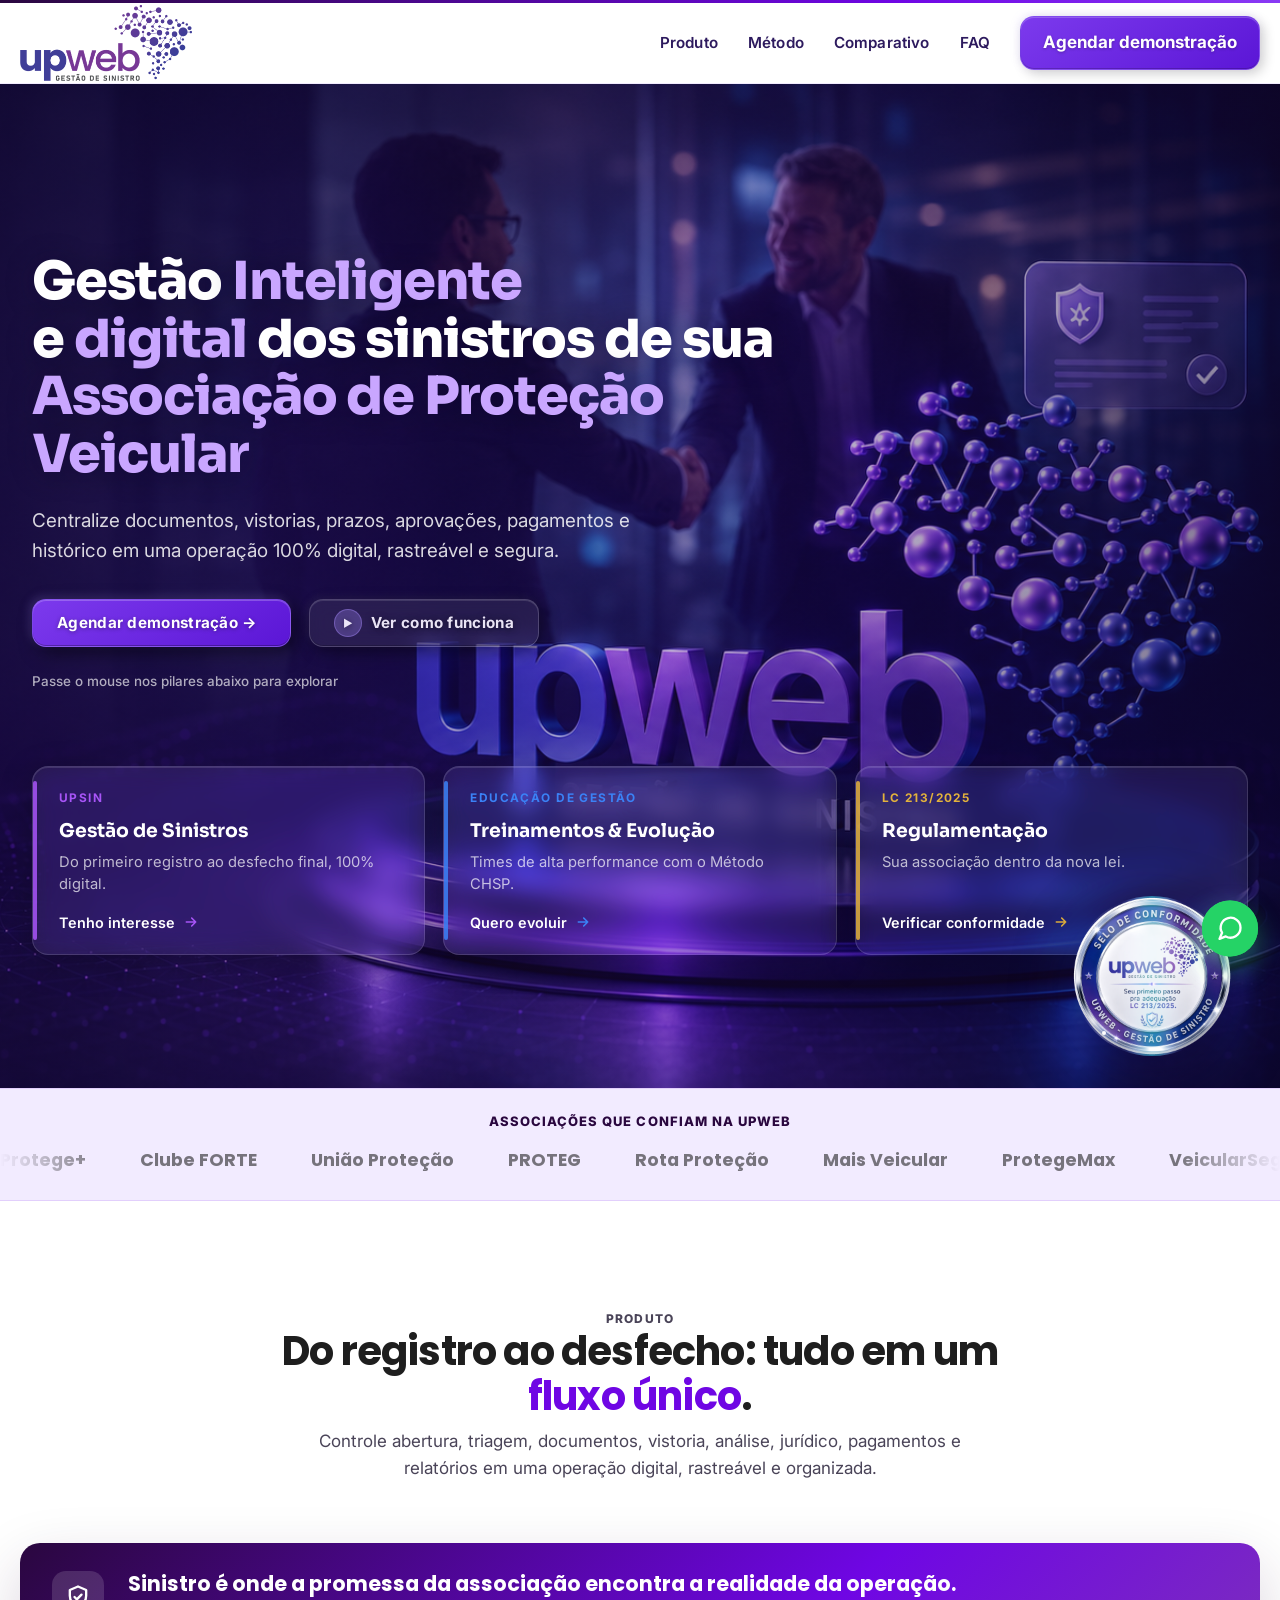
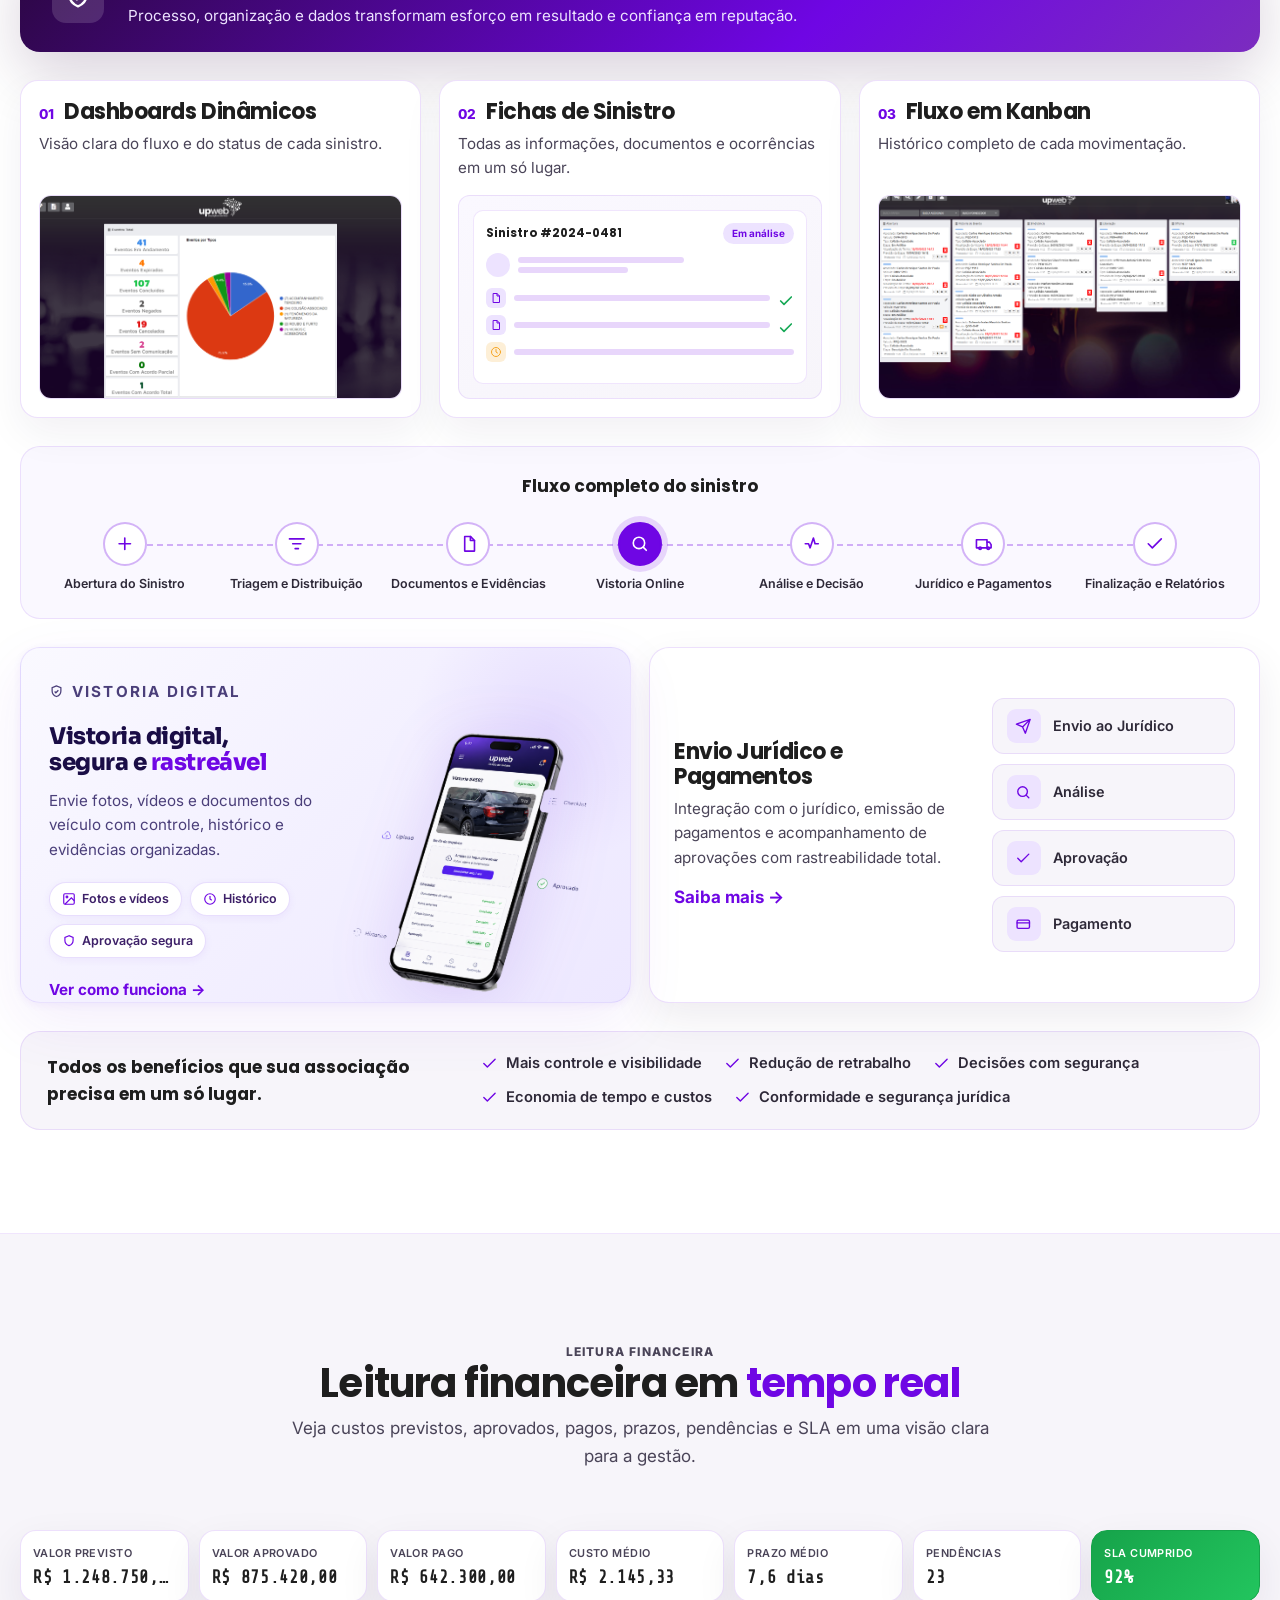
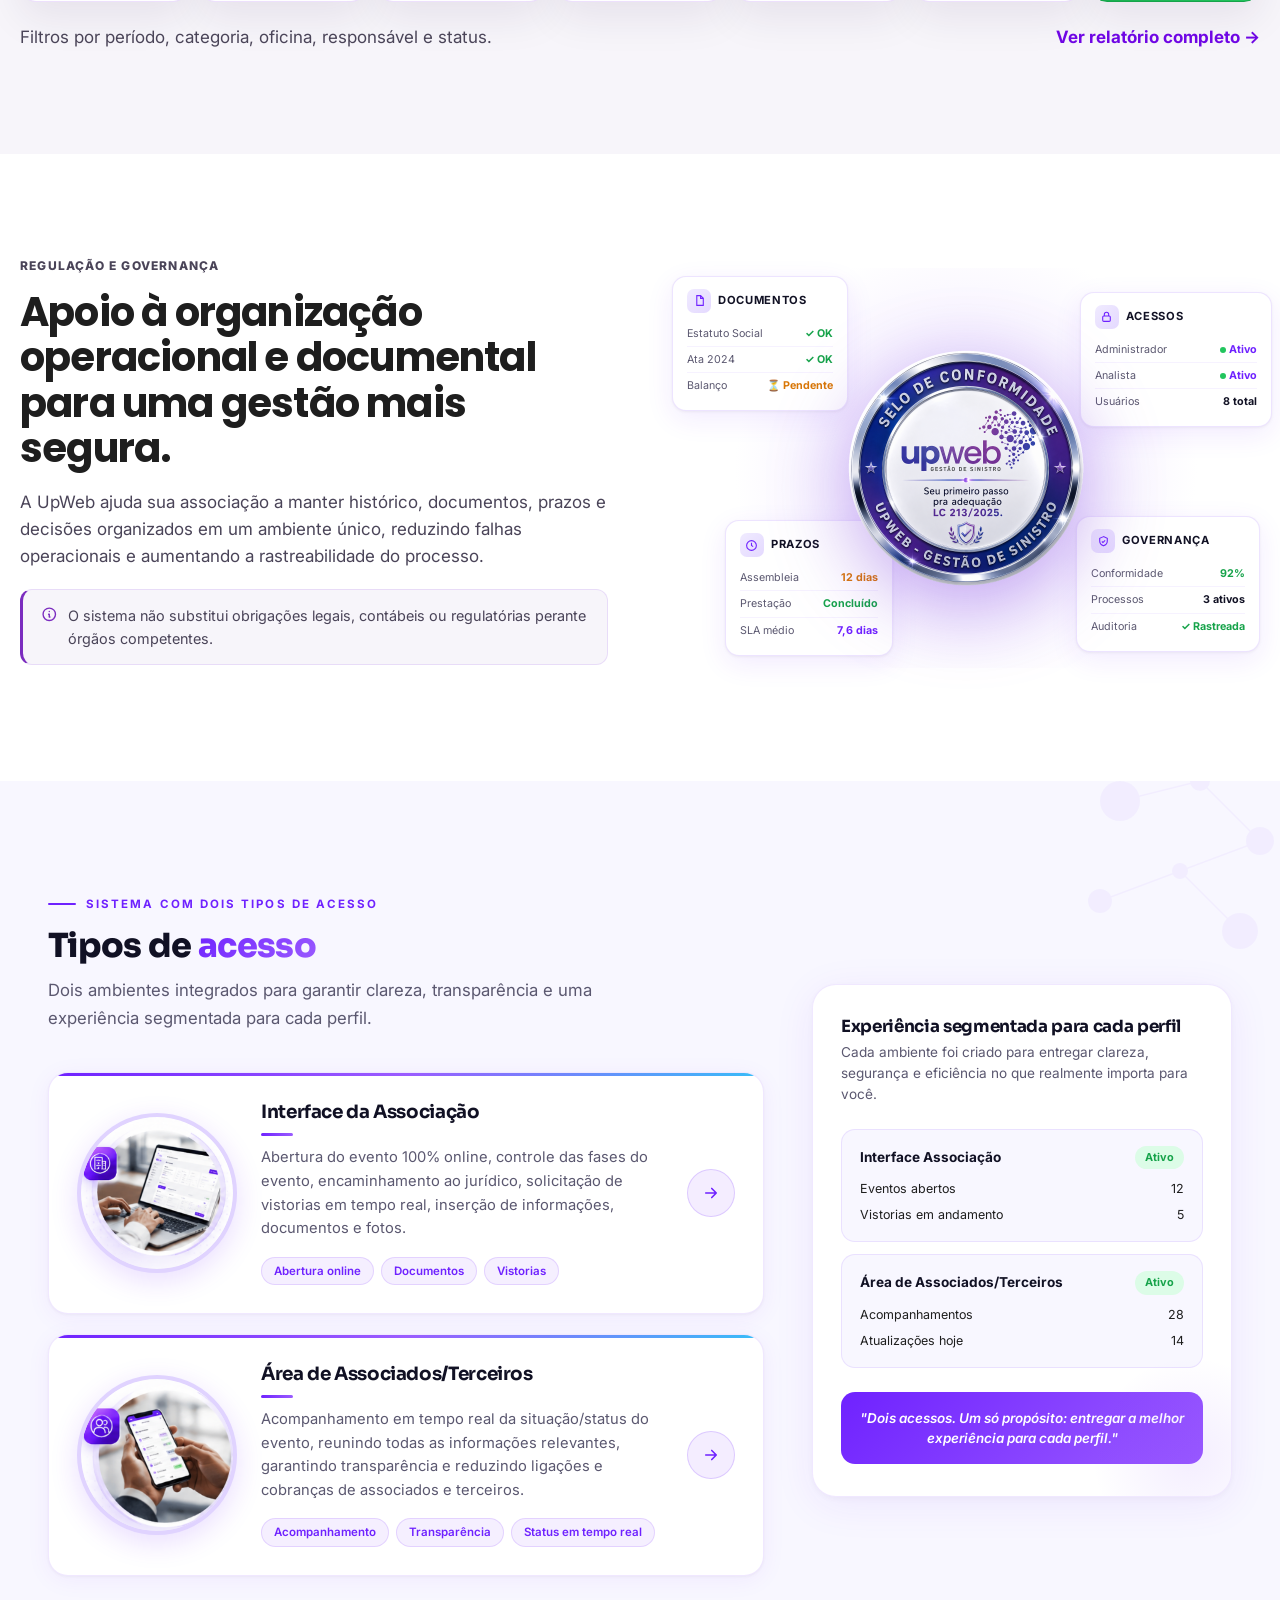
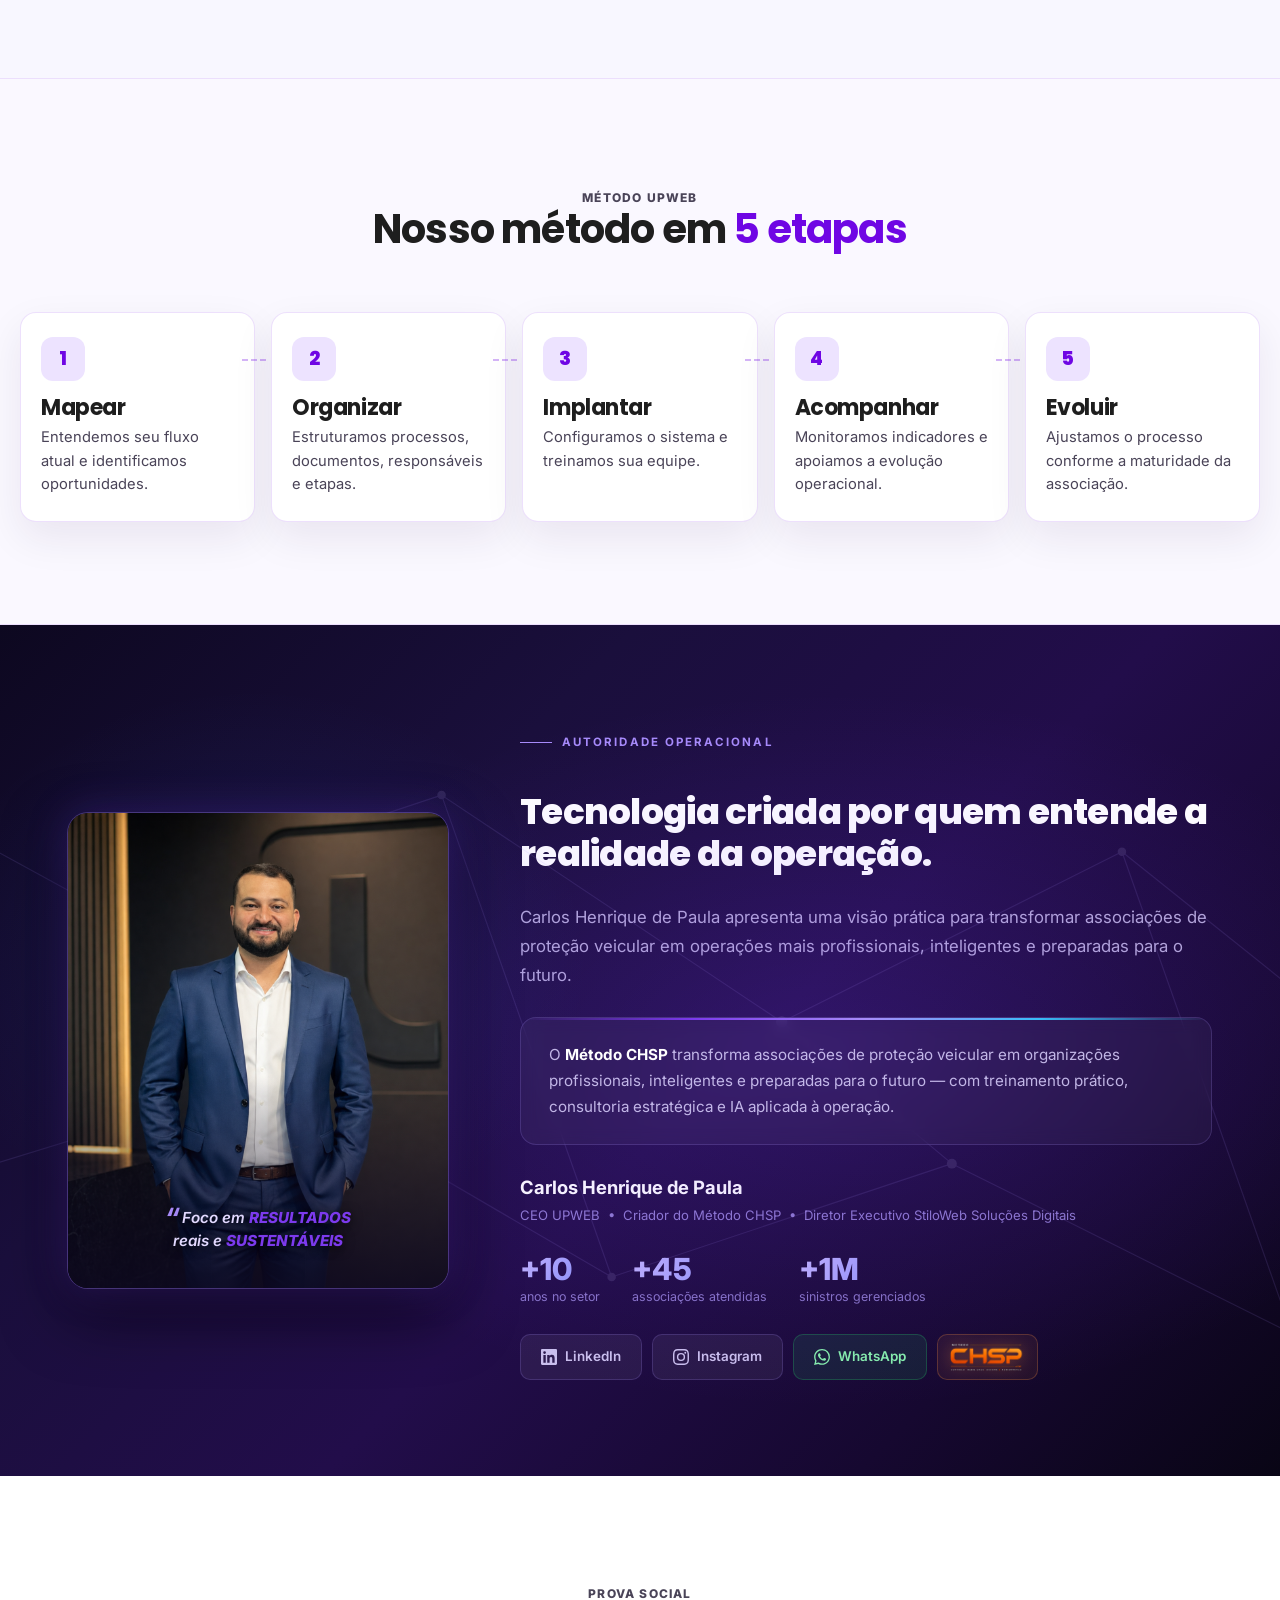
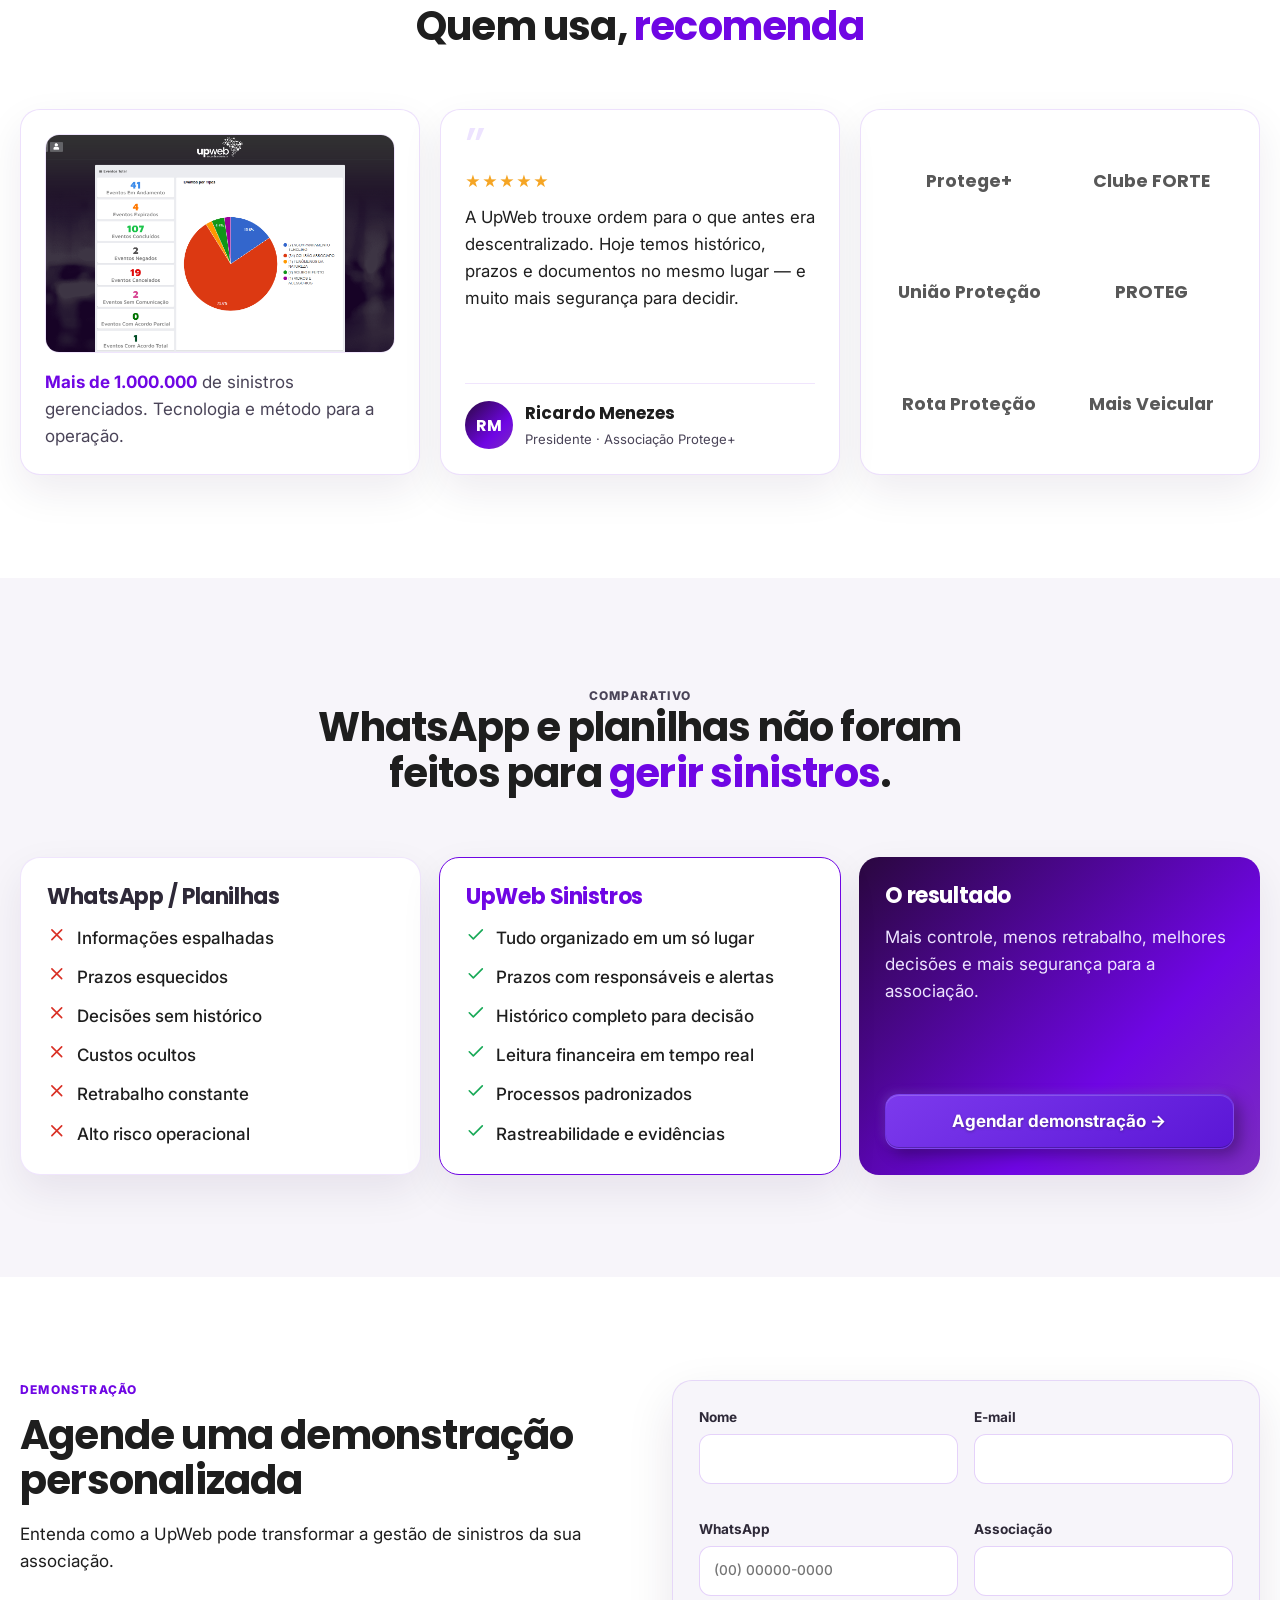
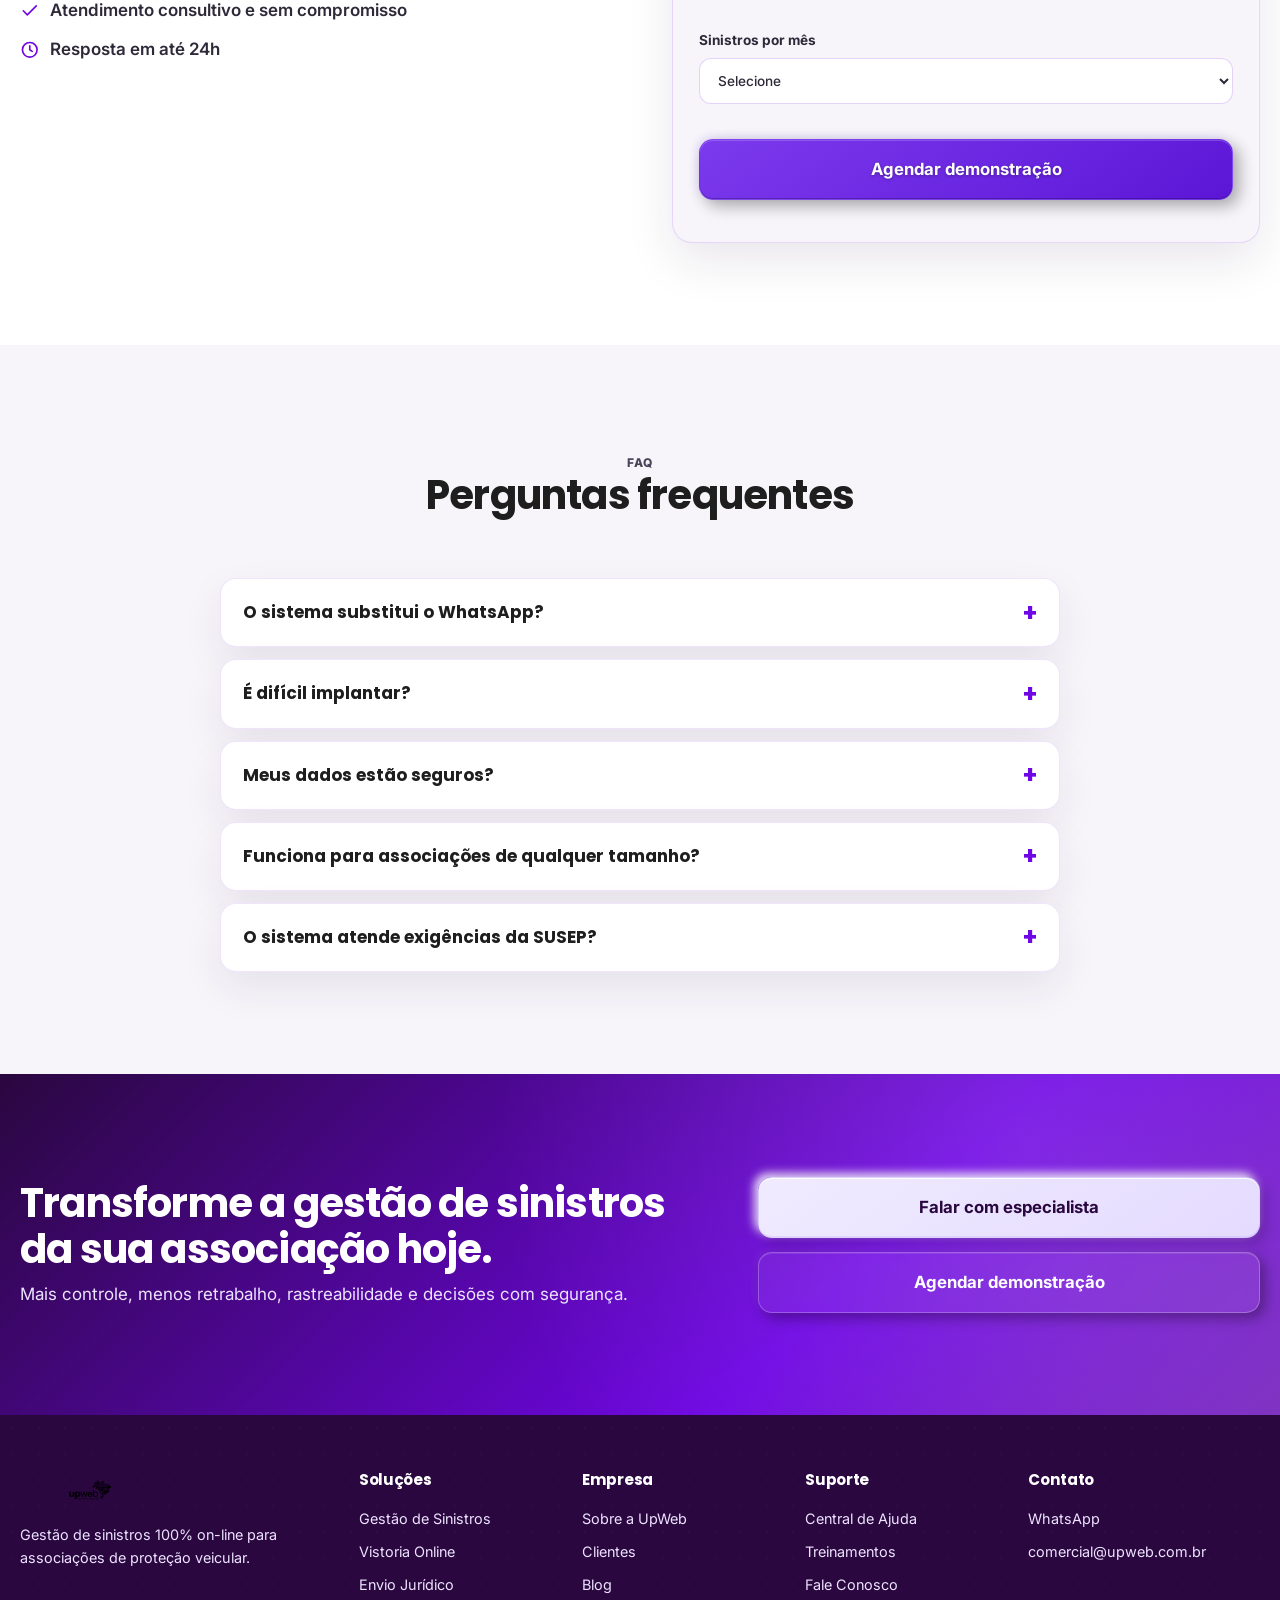
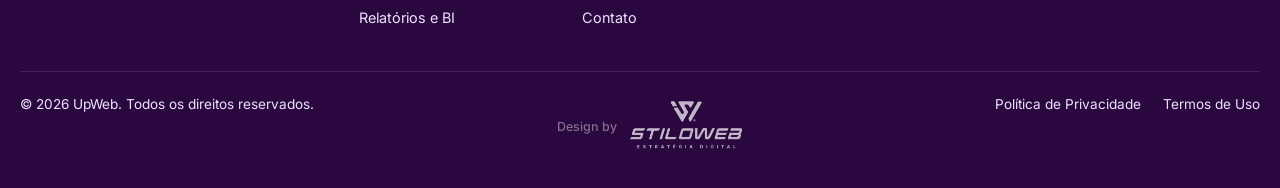
==== commit 39cd9dd1: "Sobe versao correta e completa do site (assets faltantes incluidos) Co-Authored-By: Claude Opus 4.8 " ====
--- a/index.html
+++ b/index.html
@@ -16,6 +16,154 @@
   <link rel="stylesheet" href="styles.css">
   <link rel="stylesheet" href="hero.css">
   <!-- TODO produção: converter gestao-upweb.png e beneficios.png para WebP < 300KB -->
+
+<style id="hero-context-css">
+/* ============================================================
+   UPWEB — Hero com troca de contexto (3 pilares)
+   ============================================================ */
+.hero{
+  --ease:cubic-bezier(.22,.61,.36,1);
+  position:relative;isolation:isolate;overflow:hidden;
+  min-height:92vh;display:flex;flex-direction:column;
+  --fg:#fff;--fg-soft:rgba(255,255,255,.84);
+  --accent:#C9A6FF;--hint:rgba(255,255,255,.66);
+  --tshadow:0 2px 28px rgba(18,8,46,.45);
+}
+.hero[data-theme="roxa"]  {--fg:#fff;--fg-soft:rgba(255,255,255,.88);--accent:#D9BCFF;--hint:rgba(255,255,255,.72);--tshadow:0 2px 30px rgba(30,8,72,.55);}
+.hero[data-theme="azul"]  {--fg:#fff;--fg-soft:rgba(255,255,255,.88);--accent:#A6CCFF;--hint:rgba(255,255,255,.72);--tshadow:0 2px 30px rgba(4,16,58,.55);}
+.hero[data-theme="branca"]{--fg:#171334;--fg-soft:#4b4768;--accent:#6D28D9;--hint:#7c7898;--tshadow:none;}
+
+.hero__bg{position:absolute;inset:0;z-index:0;overflow:hidden;}
+.hero__layer{position:absolute;inset:0;background-size:cover;background-position:center;opacity:0;transition:opacity .55s var(--ease);will-change:opacity;}
+.hero__layer.is-active{opacity:1;}
+.hero__layer--default{background-color:#1b1234;background-image:linear-gradient(108deg,rgba(18,8,46,.55) 0%,rgba(60,20,120,.28) 52%,rgba(18,8,46,.62) 100%),url('assets/upweb-hero-default.png');background-size:cover;background-position:center right;}
+.hero__layer--roxa{background-color:#2a0f52;background-image:linear-gradient(108deg,rgba(18,8,46,.55) 0%,rgba(60,20,120,.28) 52%,rgba(18,8,46,.62) 100%),url('assets/upweb-hero-default.png');background-size:cover;background-position:center right;}
+.hero__layer--azul{background-color:#0a1640;background-image:linear-gradient(108deg,rgba(7,18,66,.88) 0%,rgba(30,64,175,.5) 52%,rgba(59,130,246,.22) 100%),url('assets/educacao.webp');background-size:cover;}
+.hero__layer--branca{background-color:#eceef5;background-image:linear-gradient(108deg,rgba(243,245,251,.92) 0%,rgba(232,235,246,.66) 55%,rgba(124,58,237,.10) 100%),url('assets/lc213.webp');background-size:cover;}
+
+.hero__inner{position:relative;z-index:2;width:min(100% - 64px,1340px);margin:0 auto;display:flex;flex-direction:column;padding:clamp(64px,9vh,110px) 0 clamp(40px,5vh,64px);min-height:92vh;}
+
+.hero__copy{max-width:70ch;transition:opacity .18s var(--ease),transform .18s var(--ease);}
+.hero__copy.is-swapping{opacity:0;transform:translateY(8px);}
+
+.hero__eyebrow{display:inline-flex;align-items:center;gap:10px;font-size:.82rem;font-weight:600;letter-spacing:.14em;text-transform:uppercase;color:var(--accent);margin-bottom:20px;}
+.hero__eyebrow::before{content:"";width:26px;height:2px;background:currentColor;border-radius:2px;}
+
+.hero__title{font-family:'Sora',sans-serif;font-weight:800;font-size:clamp(2rem,.8rem + 3.1vw,3.3rem);line-height:1.1;letter-spacing:-.02em;color:var(--fg);text-shadow:var(--tshadow);margin:0 0 22px;white-space:normal;}
+.hero__title .hl{color:var(--accent);}
+.hero__subtitle{font-size:clamp(1rem,.9rem + .4vw,1.18rem);line-height:1.62;color:var(--fg-soft);margin:0 0 32px;max-width:54ch;}
+
+.hero__actions{display:flex;align-items:center;gap:18px;flex-wrap:wrap;}
+.hero__hint{font-size:.84rem;color:var(--hint);font-weight:500;width:100%;margin-top:6px;}
+
+/* Botões hero — neumorphism elegante, legível em todos os temas */
+.hero .hpbtn{display:inline-flex;align-items:center;gap:9px;padding:13px 24px;border-radius:14px;font-weight:700;font-size:.95rem;cursor:pointer;text-decoration:none;transition:all .3s cubic-bezier(.25,.8,.25,1);letter-spacing:.02em;position:relative;overflow:hidden;white-space:nowrap;height:48px;}
+.hero .hpbtn::before{content:"";position:absolute;inset:0;border-radius:inherit;opacity:0;transition:opacity .3s;}
+
+/* Primário — roxo profundo legível em todos os temas */
+.hero .hpbtn-1{
+  color:#fff;
+  background:linear-gradient(145deg,#7c3aed,#5b16d6);
+  box-shadow:
+    6px 6px 18px rgba(0,0,0,.5),
+    -3px -3px 10px rgba(167,139,250,.2),
+    inset 0 1px 0 rgba(255,255,255,.22),
+    inset 0 -1px 0 rgba(0,0,0,.28);
+  border:1px solid rgba(167,139,250,.4);
+  text-shadow:0 1px 4px rgba(0,0,0,.35);
+}
+.hero .hpbtn-1::before{background:linear-gradient(145deg,rgba(255,255,255,.08),transparent);}
+.hero .hpbtn-1:hover{transform:translateY(-2px);box-shadow:8px 12px 24px rgba(0,0,0,.6),-4px -4px 12px rgba(167,139,250,.25),inset 0 1px 0 rgba(255,255,255,.28),inset 0 -1px 0 rgba(0,0,0,.32);border-color:rgba(192,168,255,.55);}
+.hero .hpbtn-1:hover::before{opacity:1;}
+.hero .hpbtn-1:active{transform:translateY(1px);box-shadow:inset 4px 4px 12px rgba(0,0,0,.5),inset -2px -2px 8px rgba(139,92,246,.18);}
+
+/* Secundário — glassmorphism adaptativo */
+.hero .hpbtn-2{
+  color:rgba(245,240,255,.95);
+  background:rgba(255,255,255,.08);
+  box-shadow:
+    5px 5px 16px rgba(0,0,0,.42),
+    -3px -3px 10px rgba(255,255,255,.05),
+    inset 0 1px 0 rgba(255,255,255,.12),
+    inset 0 -1px 0 rgba(0,0,0,.18);
+  border:1px solid rgba(255,255,255,.18);
+  backdrop-filter:blur(10px);
+  text-shadow:0 1px 6px rgba(0,0,0,.5);
+}
+.hero .hpbtn-2:hover{transform:translateY(-2px);color:#fff;background:rgba(255,255,255,.13);box-shadow:7px 10px 20px rgba(0,0,0,.5),-4px -4px 12px rgba(255,255,255,.07),inset 0 1px 0 rgba(255,255,255,.16),inset 0 -1px 0 rgba(0,0,0,.22);border-color:rgba(255,255,255,.28);}
+.hero .hpbtn-2:active{transform:translateY(1px);box-shadow:inset 4px 4px 10px rgba(0,0,0,.38),inset -2px -2px 6px rgba(255,255,255,.05);}
+.hero .hpbtn-2 .play{width:28px;height:28px;border-radius:50%;background:rgba(167,139,250,.3);display:grid;place-items:center;font-size:.64rem;border:1px solid rgba(167,139,250,.4);flex-shrink:0;}
+
+/* Tema claro (branca) — ajuste contraste */
+.hero[data-theme="branca"] .hpbtn-2{color:#2d1a6e;background:rgba(109,40,217,.1);border-color:rgba(109,40,217,.3);text-shadow:none;box-shadow:5px 5px 14px rgba(109,40,217,.15),-3px -3px 8px rgba(255,255,255,.7),inset 0 1px 0 rgba(255,255,255,.8);}
+.hero[data-theme="branca"] .hpbtn-2:hover{color:#1a0d46;background:rgba(109,40,217,.15);border-color:rgba(109,40,217,.45);}
+.hero[data-theme="branca"] .hpbtn-2 .play{background:rgba(109,40,217,.18);border-color:rgba(109,40,217,.3);}
+
+/* Cards dos pilares */
+.hero__cards{margin-top:auto;padding-top:48px;display:grid;grid-template-columns:repeat(3,1fr);gap:18px;}
+.card{--c:#A855F7;position:relative;overflow:hidden;display:flex;flex-direction:column;padding:22px 24px 20px 26px;border-radius:16px;
+  background:rgba(255,255,255,0.07);
+  backdrop-filter:blur(12px) saturate(140%);
+  -webkit-backdrop-filter:blur(12px) saturate(140%);
+  border:1px solid rgba(255,255,255,0.14);
+  box-shadow:inset 0 1px 0 rgba(255,255,255,0.12), 0 8px 32px rgba(0,0,0,0.25);
+  color:#fff;cursor:pointer;text-decoration:none;transition:transform .28s var(--ease),border-color .28s,box-shadow .28s,background .28s;}
+.card[data-theme="roxa"]{--c:#A855F7;}
+.card[data-theme="azul"]{--c:#3B82F6;}
+.card[data-theme="branca"]{--c:#E3B23C;}
+.card__bar{position:absolute;left:0;top:14px;bottom:14px;width:4px;border-radius:4px;background:var(--c);opacity:.85;transition:opacity .28s,top .28s,bottom .28s;}
+.card__kicker{font-size:.74rem;font-weight:700;letter-spacing:.12em;text-transform:uppercase;color:var(--c);}
+.card__title{font-family:'Sora',sans-serif;font-weight:700;font-size:1.18rem;margin:8px 0 6px;color:#fff;}
+.card__desc{font-size:.92rem;line-height:1.45;color:rgba(255,255,255,.7);flex:1;}
+.card__cta{display:inline-flex;align-items:center;gap:8px;margin-top:16px;font-size:.9rem;font-weight:600;color:#fff;}
+.card__cta svg{width:16px;height:16px;color:var(--c);transition:transform .25s var(--ease);}
+.card:hover,.card.is-active,.card:focus-visible{transform:translateY(-5px);border-color:color-mix(in srgb,var(--c) 58%,transparent);box-shadow:0 22px 54px -16px color-mix(in srgb,var(--c) 40%,transparent),inset 0 1px 0 rgba(255,255,255,0.18),0 8px 32px rgba(0,0,0,0.3);background:rgba(255,255,255,0.11);}
+.card:hover .card__bar,.card.is-active .card__bar{opacity:1;top:0;bottom:0;}
+.card:hover .card__cta svg,.card.is-active .card__cta svg{transform:translateX(4px);}
+.card:focus-visible{outline:2px solid #fff;outline-offset:3px;}
+
+/* Tema claro — cards com texto escuro para legibilidade */
+.hero[data-theme="branca"] .card{
+  background:rgba(255,255,255,0.55);
+  border-color:rgba(109,40,217,0.18);
+  box-shadow:inset 0 1px 0 rgba(255,255,255,0.7), 0 8px 32px rgba(109,40,217,0.1);
+}
+.hero[data-theme="branca"] .card__title{ color:#1a0d46; }
+.hero[data-theme="branca"] .card__desc{ color:#3d2a70; }
+.hero[data-theme="branca"] .card__cta{ color:#2d1a5e; }
+.hero[data-theme="branca"] .card:hover,
+.hero[data-theme="branca"] .card.is-active{
+  background:rgba(255,255,255,0.72);
+  box-shadow:0 22px 54px -16px color-mix(in srgb,var(--c) 30%,transparent),inset 0 1px 0 rgba(255,255,255,0.8);
+}
+
+/* Selo de conformidade — transição para tema branca (regulamentação) */
+#upweb-seal{
+  transition:
+    bottom .55s cubic-bezier(.22,.61,.36,1),
+    right .55s cubic-bezier(.22,.61,.36,1),
+    left .55s cubic-bezier(.22,.61,.36,1),
+    top .55s cubic-bezier(.22,.61,.36,1),
+    width .55s cubic-bezier(.22,.61,.36,1),
+    height .55s cubic-bezier(.22,.61,.36,1),
+    transform .55s cubic-bezier(.22,.61,.36,1) !important;
+}
+.hero[data-theme="branca"] #upweb-seal{
+  bottom:auto !important;
+  right:auto !important;
+  left:75% !important;
+  top:36% !important;
+  transform:translateX(-50%) !important;
+  width:320px !important;
+  height:320px !important;
+}
+.hero__chsp-float{position:absolute;left:75%;transform:translateX(-50%);top:calc(36% - 38px);width:clamp(380px,36vw,560px);opacity:0;pointer-events:none;z-index:3;transition:opacity .5s var(--ease);filter:drop-shadow(0 0 40px rgba(255,107,0,.35)) drop-shadow(0 8px 32px rgba(0,0,0,.6)) drop-shadow(0 2px 8px rgba(0,0,0,.8));}
+.hero[data-theme="azul"] .hero__chsp-float{opacity:1;pointer-events:auto;}
+
+@media(max-width:900px){.hero__inner{padding:48px 0 32px;}.hero__cards{grid-template-columns:1fr;gap:14px;padding-top:32px;}.hero__chsp-float{display:none;}}
+@media(prefers-reduced-motion:reduce){.hero__layer,.hero__copy,.card{transition:none!important;}}
+</style>
+
 </head>
 <body>
   <a class="skip-link" href="#conteudo">Ir para o conteúdo</a>
@@ -25,7 +173,7 @@
     <span class="header-topline" aria-hidden="true"></span>
     <nav class="nav wrap" aria-label="Navegação principal">
       <a class="brand" href="#topo" aria-label="UpWeb — página inicial">
-        <img src="assets/logo-roxo.svg" width="152" height="40" alt="UpWeb">
+        <img src="assets/logo-upweb-color.png" width="172" height="auto" alt="UpWeb">
       </a>
       <button class="menu-toggle" type="button" aria-expanded="false" aria-controls="primary-menu" aria-label="Abrir menu">
         <span class="menu-toggle-bars" aria-hidden="true"><i></i><i></i><i></i></span>
@@ -41,136 +189,209 @@
   </header>
 
   <main id="conteudo">
-    <!-- ============ HERO ============ -->
-    <section class="hero-pro" id="topo" aria-labelledby="hero-title">
-      <svg class="hp-net" viewBox="0 0 1680 230" preserveAspectRatio="xMidYMin slice" aria-hidden="true">
-        <g stroke="#C9BDF0" stroke-width="1" fill="none" opacity=".7">
-          <path d="M0,60 L180,120 L360,40 L540,140 L720,70 L900,150 L1080,50 L1260,130 L1440,60 L1680,120"/>
-          <path d="M0,160 L210,90 L420,180 L630,100 L840,190 L1050,110 L1260,200 L1470,120 L1680,180"/>
-        </g>
-        <g fill="#8E78D8">
-          <circle cx="180" cy="120" r="3"/><circle cx="540" cy="140" r="3"/><circle cx="900" cy="150" r="3"/>
-          <circle cx="1260" cy="130" r="3"/><circle cx="420" cy="180" r="3"/><circle cx="1050" cy="110" r="3"/>
-        </g>
-      </svg>
-      <span class="hp-spark" style="width:6px;height:6px;top:34%;left:60%" aria-hidden="true"></span>
-      <span class="hp-spark" style="width:9px;height:9px;top:58%;left:50%" aria-hidden="true"></span>
-      <span class="hp-spark" style="width:5px;height:5px;top:70%;left:66%" aria-hidden="true"></span>
-
-      <div class="hp-grid">
-        <div class="hp-left">
-          <span class="hp-badge">
-            <svg viewBox="0 0 24 24" aria-hidden="true"><path d="M12 3 5 6v5c0 4.5 3 7.5 7 9 4-1.5 7-4.5 7-9V6l-7-3Z"/><path d="m9 12 2 2 4-4"/></svg>
-            Gestão inteligente para associações
-          </span>
-          <h1 id="hero-title"><span class="nb">Controle inteligente</span><br><span class="nb">e digital dos <span class="hl">sinistros</span></span><br><span class="nb">da sua <span class="hl">APV</span>.</span></h1>
-          <p class="hp-sub">Do primeiro registro ao desfecho final.<br>Mais controle, menos retrabalho e decisões seguras.</p>
-          <p class="hp-desc">Centralize documentos, vistorias, prazos, aprovações, pagamentos e histórico em uma operação 100% digital, rastreável e segura.</p>
-          <div class="hp-cta">
-            <a class="hpbtn hpbtn-1" href="#formulario" data-event="cta_demo_click">Agendar demonstração <span class="ar">→</span></a>
-            <a class="hpbtn hpbtn-2" href="#sistema-upweb" data-event="como_funciona_click"><span class="play">▶</span> Ver como funciona</a>
-          </div>
-          <div class="hp-trust">
-            <div class="hp-tcard">
-              <span class="ti"><svg viewBox="0 0 24 24" aria-hidden="true"><path d="M12 3 5 6v5c0 4.5 3 7.5 7 9 4-1.5 7-4.5 7-9V6l-7-3Z"/><path d="m9 12 2 2 4-4"/></svg></span>
-              <div><h4>Segurança e conformidade</h4><p>Dados protegidos com criptografia, trilha de auditoria e aderência à LGPD.</p></div>
-            </div>
-            <div class="hp-tcard">
-              <span class="ti"><svg viewBox="0 0 24 24" aria-hidden="true"><rect x="5" y="11" width="14" height="10" rx="2"/><path d="M8 11V8a4 4 0 0 1 8 0v3"/></svg></span>
-              <div><h4>Tecnologia confiável</h4><p>Infraestrutura robusta, disponível 24/7 com 99,9% de uptime.</p></div>
-            </div>
-          </div>
-        </div>
-
-        <div class="hp-right">
-          <div class="hp-stage">
-            <span class="hp-glow" aria-hidden="true"></span>
-            <div class="hp-monitor" role="img" aria-label="Painel UpWeb de gestão de sinistros com KPIs, quadro Kanban e indicadores em tempo real">
-              <div class="hp-bezel">
-                <span class="hp-cam" aria-hidden="true"></span>
-                <div class="hp-screen">
-                  <aside class="hp-side" aria-hidden="true">
-                    <span class="hp-slogo">up<span>web</span></span>
-                    <span class="hp-sideico on"><svg viewBox="0 0 24 24"><rect x="3" y="3" width="7" height="7" rx="1"/><rect x="14" y="3" width="7" height="7" rx="1"/><rect x="3" y="14" width="7" height="7" rx="1"/><rect x="14" y="14" width="7" height="7" rx="1"/></svg></span>
-                    <span class="hp-sideico"><svg viewBox="0 0 24 24"><path d="M7 3h7l5 5v13H7z"/><path d="M14 3v5h5"/></svg></span>
-                    <span class="hp-sideico"><svg viewBox="0 0 24 24"><path d="M4 4h16v6H4zM4 14h16v6H4z"/></svg></span>
-                    <span class="hp-sideico"><svg viewBox="0 0 24 24"><circle cx="11" cy="11" r="7"/><path d="m20 20-3.5-3.5"/></svg></span>
-                    <span class="hp-sideico"><svg viewBox="0 0 24 24"><path d="M4 12h4l2 5 4-12 2 7h4"/></svg></span>
-                    <span class="hp-sideico"><svg viewBox="0 0 24 24"><path d="M12 3 5 6v5c0 4.5 3 7.5 7 9 4-1.5 7-4.5 7-9V6l-7-3Z"/></svg></span>
-                    <span class="hp-rec"><i></i></span>
-                  </aside>
-                  <div class="hp-main">
-                    <div class="hp-topbar">
-                      <div><div class="hp-tt">Painel de Sinistros</div><div class="hp-ts">Visão geral do fluxo de sinistros</div></div>
-                      <div class="hp-topr">
-                        <span class="hp-search"><svg viewBox="0 0 24 24"><circle cx="11" cy="11" r="7"/><path d="m20 20-3.5-3.5"/></svg> Buscar veículo, associado, placa...</span>
-                        <span class="hp-bell"><svg viewBox="0 0 24 24"><path d="M18 8a6 6 0 0 0-12 0c0 7-3 9-3 9h18s-3-2-3-9"/><path d="M13.7 21a2 2 0 0 1-3.4 0"/></svg><span class="hp-bdg">3</span></span>
-                        <span class="hp-av"></span>
-                        <span class="hp-new">+ Novo sinistro</span>
-                      </div>
-                    </div>
-                    <div class="hp-kpis">
-                      <div class="hp-kpi k-rec"><div class="kl">Recebido</div><div class="kv">128</div><div class="ks">Total de novos sinistros</div></div>
-                      <div class="hp-kpi k-an"><div class="kl">Em análise</div><div class="kv">42</div><div class="ks">Aguardando análise</div></div>
-                      <div class="hp-kpi k-ag"><div class="kl">Aguardando</div><div class="kv">18</div><div class="ks">Aguardando documentos</div></div>
-                      <div class="hp-kpi k-ex"><div class="kl">Em execução</div><div class="kv">37</div><div class="ks">Vistorias e serviços</div></div>
-                      <div class="hp-kpi k-fi"><div class="kl">Finalizado</div><div class="kv">96</div><div class="ks">Sinistros concluídos</div></div>
-                    </div>
-                    <div class="hp-kanban">
-                      <div class="hp-col c-rec">
-                        <div class="hp-colh"><span class="cn">Recebido</span><span class="cc">128</span></div>
-                        <div class="hp-scard"><div class="sid">SN-2024-1045 <span>⤢</span></div><div class="snm">João Ferreira</div><div class="sca">Renault Kwid · 2020</div><div class="stag">Sinistro · Colisão</div><div class="stime">Hoje · 09:15</div></div>
-                        <div class="hp-scard"><div class="sid">SN-2024-1046</div><div class="snm">Maria Oliveira</div><div class="sca">Honda Fit · 2019</div><div class="stag">Sinistro · Roubo/Furto</div><div class="stime">Hoje · 08:42</div></div>
-                        <div class="hp-colv">Ver todos</div>
-                      </div>
-                      <div class="hp-col c-an">
-                        <div class="hp-colh"><span class="cn">Em análise</span><span class="cc">42</span></div>
-                        <div class="hp-scard"><div class="sid">SN-2024-1047 <span>⋮</span></div><div class="snm">Carlos Barreto</div><div class="sca">VW Virtus · 2022</div><div class="stag">Assoc. Clube União</div><div class="stime">2h</div></div>
-                        <div class="hp-scard"><div class="sid">SN-2024-1048 <span>⋮</span></div><div class="snm">Amanda Santos</div><div class="sca">Fiat Siena · 2018</div><div class="stag">Sinistro · Danos Parciais</div><div class="stime">3h</div></div>
-                        <div class="hp-colv">Ver todos</div>
-                      </div>
-                      <div class="hp-col c-ag">
-                        <div class="hp-colh"><span class="cn">Aguardando</span><span class="cc">18</span></div>
-                        <div class="hp-scard"><div class="sid">SN-2024-1049 <span>⋮</span></div><div class="snm">Patrícia Andrade</div><div class="sca">Renault Sandero · 2021</div><div class="stag t-ag">Aguardando documentos</div><div class="stime">1d</div></div>
-                        <div class="hp-scard"><div class="sid">SN-2024-1050 <span>⋮</span></div><div class="snm">Roberto Mendonça</div><div class="sca">Honda Civic · 2020</div><div class="stag t-ag">Aguardando vistoria</div><div class="stime">1d</div></div>
-                        <div class="hp-colv">Ver todos</div>
-                      </div>
-                      <div class="hp-col c-ex">
-                        <div class="hp-colh"><span class="cn">Em execução</span><span class="cc">37</span></div>
-                        <div class="hp-scard"><div class="sid">SN-2024-1051 <span>⋮</span></div><div class="snm">Juliana Ribeiro</div><div class="sca">Jeep Compass · 2022</div><div class="stag t-ex">Em execução</div><div class="stime">2d</div></div>
-                        <div class="hp-scard"><div class="sid">SN-2024-1052 <span>⋮</span></div><div class="snm">Gabriel Costa</div><div class="sca">Chevrolet Tracker · 2023</div><div class="stag t-ex">Funilaria e Pintura</div><div class="stime">3d</div></div>
-                        <div class="hp-colv">Ver todos</div>
-                      </div>
-                      <div class="hp-col c-fi">
-                        <div class="hp-colh"><span class="cn">Finalizado</span><span class="cc">96</span></div>
-                        <div class="hp-scard"><div class="sid">SN-2024-1053 <span>⤢</span></div><div class="snm">Fernando Lima</div><div class="sca">Toyota Corolla · 2021</div><div class="stag t-fi">Finalizado</div><div class="stime">5d</div></div>
-                        <div class="hp-scard"><div class="sid">SN-2024-1054 <span>⋮</span></div><div class="snm">Beatriz Silva</div><div class="sca">Hyundai HB20 · 2020</div><div class="stag t-fi">Pago</div><div class="stime">7d</div></div>
-                        <div class="hp-colv">Ver todos</div>
-                      </div>
-                    </div>
-                    <div class="hp-benefits">
-                      <div class="hp-bcard"><span class="bi"><svg viewBox="0 0 24 24"><path d="M12 3 5 6v5c0 4.5 3 7.5 7 9 4-1.5 7-4.5 7-9V6l-7-3Z"/><path d="m9 12 2 2 4-4"/></svg></span><h5>Rastreabilidade total</h5><p>Cada etapa registrada com transparência.</p></div>
-                      <div class="hp-bcard"><span class="bi"><svg viewBox="0 0 24 24"><path d="M3 7h6l2 2h10v10H3z"/></svg></span><h5>Organização documental</h5><p>Todos os documentos centralizados e seguros.</p></div>
-                      <div class="hp-bcard is-hover"><span class="bi"><svg viewBox="0 0 24 24"><path d="M4 16l5-5 3 3 6-7"/></svg></span><h5>Leitura financeira em tempo real</h5><p>Indicadores atualizados para decisões mais rápidas.</p>
-                        <svg class="hp-cursor" viewBox="0 0 24 24" fill="#1F1646" stroke="#fff" stroke-width="1.2" aria-hidden="true"><path d="M5 3l14 7-6 2-2 6z"/></svg>
-                      </div>
-                      <div class="hp-bcard"><span class="bi"><svg viewBox="0 0 24 24"><rect x="5" y="11" width="14" height="10" rx="2"/><path d="M8 11V8a4 4 0 0 1 8 0v3"/></svg></span><h5>Segurança e conformidade</h5><p>Dados protegidos com criptografia, trilha de auditoria e LGPD.</p></div>
-                    </div>
-                    <div class="hp-proofs">
-                      <div class="hp-pcard"><span class="pi"><svg viewBox="0 0 24 24"><circle cx="9" cy="8" r="3"/><path d="M3 20c0-3 3-5 6-5s6 2 6 5"/><circle cx="17" cy="9" r="2"/></svg></span><div><div class="pv">+120 associações</div><div class="pk">atendem com UpWeb</div></div></div>
-                      <div class="hp-pcard"><span class="pi"><svg viewBox="0 0 24 24"><path d="M7 3h7l5 5v13H7z"/><path d="M14 3v5h5"/></svg></span><div><div class="pv">+250 mil sinistros</div><div class="pk">gerenciados</div></div></div>
-                      <div class="hp-pcard"><span class="pi"><svg viewBox="0 0 24 24"><circle cx="12" cy="12" r="9"/><path d="M12 7v5l3 2"/></svg></span><div><div class="pv">99,9% uptime</div><div class="pk">e alta disponibilidade</div></div></div>
-                      <div class="hp-pcard"><span class="pi"><svg viewBox="0 0 24 24"><path d="M21 11.5a8.5 8.5 0 0 1-12.6 7.4L3 21l2.2-5.3A8.5 8.5 0 1 1 21 11.5Z"/></svg></span><div><div class="pv">Suporte especialista</div><div class="pk">e time dedicado</div></div></div>
-                    </div>
-                  </div>
-                </div>
-              </div>
-              <div class="hp-stand"></div>
-              <div class="hp-foot"></div>
-            </div>
-          </div>
-        </div>
-      </div>
+        <!-- ============ HERO ============ -->
+    <section class="hero" id="topo" data-theme="default" aria-label="Soluções UPWEB para Associações de Proteção Veicular">
+
+      <div class="hero__bg" aria-hidden="true">
+        <div class="hero__layer hero__layer--default is-active"></div>
+        <div class="hero__layer hero__layer--roxa"></div>
+        <div class="hero__layer hero__layer--azul"></div>
+        <div class="hero__layer hero__layer--branca"></div>
+      </div>
+
+      <div class="hero__inner">
+
+        <div class="hero__copy" id="hero-copy">
+          <span class="hero__eyebrow" id="hero-eyebrow" style="display:none;"></span>
+          <h1 class="hero__title" id="hero-title">
+            Gestão <span class="hl">Inteligente</span><br>
+            e <span class="hl">digital</span> dos sinistros de sua<br>
+            <span class="hl" style="white-space:nowrap;">Associação de Proteção Veicular</span>
+          </h1>
+          <p class="hero__subtitle" id="hero-subtitle">Centralize documentos, vistorias, prazos, aprovações, pagamentos e histórico em uma operação 100% digital, rastreável e segura.</p>
+          <div class="hero__actions">
+            <a class="hpbtn hpbtn-1" id="hero-cta" href="#formulario" data-event="cta_demo_click">Agendar demonstração <span class="ar">→</span></a>
+            <a class="hpbtn hpbtn-2" id="hero-cta2" href="#sistema-upweb" data-event="como_funciona_click"><span class="play">▶</span> Ver como funciona</a>
+            <span class="hero__hint" id="hero-hint">Passe o mouse nos pilares abaixo para explorar</span>
+          </div>
+        </div>
+
+        <div class="hero__cards" role="list">
+          <a class="card" data-theme="roxa" href="#sistema-upweb" role="listitem" aria-label="UPSIN — Gestão de Sinistros">
+            <span class="card__bar" aria-hidden="true"></span>
+            <span class="card__kicker">UPSIN</span>
+            <span class="card__title">Gestão de Sinistros</span>
+            <span class="card__desc">Do primeiro registro ao desfecho final, 100% digital.</span>
+            <span class="card__cta">Tenho interesse
+              <svg viewBox="0 0 24 24" fill="none" stroke="currentColor" stroke-width="2.4" stroke-linecap="round" stroke-linejoin="round" aria-hidden="true"><path d="M5 12h14M13 6l6 6-6 6"></path></svg>
+            </span>
+          </a>
+          <a class="card" data-theme="azul" href="https://metodo-chsp.lovable.app" target="_blank" rel="noopener noreferrer" role="listitem" aria-label="Educação de Gestão — Treinamentos">
+            <span class="card__bar" aria-hidden="true"></span>
+            <span class="card__kicker">Educação de Gestão</span>
+            <span class="card__title">Treinamentos &amp; Evolução</span>
+            <span class="card__desc">Times de alta performance com o Método CHSP.</span>
+            <span class="card__cta">Quero evoluir
+              <svg viewBox="0 0 24 24" fill="none" stroke="currentColor" stroke-width="2.4" stroke-linecap="round" stroke-linejoin="round" aria-hidden="true"><path d="M5 12h14M13 6l6 6-6 6"></path></svg>
+            </span>
+          </a>
+          <a class="card" data-theme="branca" href="#formulario" role="listitem" aria-label="LC 213/2025 — Conformidade">
+            <span class="card__bar" aria-hidden="true"></span>
+            <span class="card__kicker">LC 213/2025</span>
+            <span class="card__title">Regulamentação</span>
+            <span class="card__desc">Sua associação dentro da nova lei.</span>
+            <span class="card__cta">Verificar conformidade
+              <svg viewBox="0 0 24 24" fill="none" stroke="currentColor" stroke-width="2.4" stroke-linecap="round" stroke-linejoin="round" aria-hidden="true"><path d="M5 12h14M13 6l6 6-6 6"></path></svg>
+            </span>
+          </a>
+        </div>
+
+      </div>
+
+      <!-- Logo CHSP flutuante (tema Educação) -->
+      <a class="hero__chsp-float" href="https://metodo-chsp.lovable.app" target="_blank" rel="noopener noreferrer" aria-label="Método CHSP — Conhecer">
+        <img src="assets/logo-chsp.png" alt="Método CHSP" style="width:100%;display:block;">
+      </a>
+
+      <!-- ============ SELO DE CONFORMIDADE ============ -->
+      <a id="upweb-seal"
+         href="https://upwebsinistros.com.br"
+         target="_blank"
+         rel="noopener noreferrer"
+         aria-label="Selo de Conformidade UPWEB - Gestão de Sinistro - Seu primeiro passo pra adequação LC 213/2025."
+         style="position:absolute;bottom:32px;right:48px;width:160px;height:160px;display:block;border-radius:50%;cursor:pointer;user-select:none;z-index:20;text-decoration:none;">
+        <style>
+          @keyframes sealGlint1 { 0%,100%{transform:rotate(0deg)}  50%{transform:rotate(10deg)} }
+          @keyframes sealGlint2 { 0%,100%{transform:rotate(20deg)} 50%{transform:rotate(30deg)} }
+          @keyframes sealGlint3 { 0%,100%{transform:rotate(40deg)} 50%{transform:rotate(50deg)} }
+          @keyframes sealGlint4 { 0%,100%{transform:rotate(60deg)} 50%{transform:rotate(70deg)} }
+          @keyframes sealGlint5 { 0%,100%{transform:rotate(80deg)} 50%{transform:rotate(90deg)} }
+          #upweb-seal-inner { transition: transform 200ms ease-out; }
+          #upweb-seal:hover #upweb-seal-inner img { filter: brightness(1.12); }
+        </style>
+        <div id="upweb-seal-inner" style="position:relative;width:100%;height:100%;border-radius:50%;overflow:hidden;filter:drop-shadow(0 16px 32px rgba(23,14,68,0.45));">
+          <img src="assets/upweb_selo_conformidade_round.png"
+               alt="Selo de Conformidade UPWEB"
+               draggable="false"
+               style="position:relative;z-index:10;width:100%;height:100%;border-radius:50%;object-fit:contain;transition:filter 300ms;">
+
+          <!-- Glints cromados -->
+          <div style="pointer-events:none;position:absolute;inset:0;z-index:20;border-radius:50%;opacity:0.5;mix-blend-mode:screen;">
+            <span style="position:absolute;left:50%;top:50%;width:18%;height:160%;margin-left:-9%;margin-top:-80%;border-radius:50%;background:hsl(206,100%,52%);filter:blur(10px);transform-origin:center center;animation:sealGlint1 5s infinite;"></span>
+            <span style="position:absolute;left:50%;top:50%;width:18%;height:160%;margin-left:-9%;margin-top:-80%;border-radius:50%;background:hsl(261,88%,60%);filter:blur(10px);transform-origin:center center;animation:sealGlint2 5s infinite;"></span>
+            <span style="position:absolute;left:50%;top:50%;width:18%;height:160%;margin-left:-9%;margin-top:-80%;border-radius:50%;background:hsl(288,84%,58%);filter:blur(10px);transform-origin:center center;animation:sealGlint3 5s infinite;"></span>
+            <span style="position:absolute;left:50%;top:50%;width:18%;height:160%;margin-left:-9%;margin-top:-80%;border-radius:50%;background:white;filter:blur(10px);transform-origin:center center;animation:sealGlint4 5s infinite;"></span>
+            <span style="position:absolute;left:50%;top:50%;width:18%;height:160%;margin-left:-9%;margin-top:-80%;border-radius:50%;background:hsl(183,100%,48%);filter:blur(10px);transform-origin:center center;animation:sealGlint5 5s infinite;"></span>
+          </div>
+
+          <!-- Ring gloss -->
+          <span style="pointer-events:none;position:absolute;inset:3%;z-index:30;border-radius:50%;box-shadow:inset 0 0 0 1px rgba(255,255,255,0.35);"></span>
+          <!-- Top-left shimmer -->
+          <span style="pointer-events:none;position:absolute;left:17%;top:12%;z-index:30;width:16%;height:16%;border-radius:50%;background:rgba(255,255,255,0.45);filter:blur(8px);"></span>
+          <!-- Bright glint dots -->
+          <span style="pointer-events:none;position:absolute;right:11%;top:22%;z-index:30;width:3%;height:3%;border-radius:50%;background:white;box-shadow:0 0 26px 10px rgba(255,255,255,0.85);"></span>
+          <span style="pointer-events:none;position:absolute;bottom:13%;left:19%;z-index:30;width:2.4%;height:2.4%;border-radius:50%;background:white;box-shadow:0 0 22px 8px rgba(255,255,255,0.72);"></span>
+        </div>
+      </a>
+
+      <script>
+      (function(){
+        var seal = document.getElementById('upweb-seal');
+        var inner = document.getElementById('upweb-seal-inner');
+        var glints = inner.querySelectorAll('span[style*="animation"]');
+        var identityMatrix = '1,0,0,0,0,1,0,0,0,0,1,0,0,0,0,1';
+        var maxRotate = 0.25, minRotate = -0.25, maxScale = 1, minScale = 0.965;
+        var isTimeoutFinished = false;
+        var currentMatrix = identityMatrix;
+        var matrix = identityMatrix;
+        var firstPos = 0;
+        var enterT, leaveT1, leaveT2, leaveT3;
+
+        function clearT(t){ if(t) clearTimeout(t); }
+
+        function getRect(){
+          var r = seal.getBoundingClientRect();
+          return { left: r.left, right: r.right, top: r.top, bottom: r.bottom };
+        }
+
+        function getMatrix(cx, cy){
+          var d = getRect();
+          var w = Math.max(d.right - d.left, 1), h = Math.max(d.bottom - d.top, 1);
+          var xc = d.left + w/2, yc = d.top + h/2;
+          var s0 = maxScale - (maxScale-minScale)*Math.abs(xc-cx)/(w/2);
+          var s1 = maxScale - (maxScale-minScale)*Math.abs(yc-cy)/(h/2);
+          var s2 = maxScale - (maxScale-minScale)*(Math.abs(xc-cx)+Math.abs(yc-cy))/((w+h)/2);
+          var x1 = 0.25*((yc-cy)/h - (xc-cx)/w);
+          var x2 = maxRotate - (maxRotate-minRotate)*Math.abs(d.right-cx)/w;
+          var y2 = maxRotate - (maxRotate-minRotate)*(d.top-cy)/(d.top-d.bottom);
+          var z0 = -(maxRotate - (maxRotate-minRotate)*Math.abs(d.right-cx)/w);
+          var z1 = 0.2 - (0.2+0.6)*(d.top-cy)/(d.top-d.bottom);
+          return s0+','+z0+',0,0,'+x1+','+s1+','+z1+',0,'+x2+','+y2+','+s2+',0,0,0,0,1';
+        }
+
+        function getOppositeMatrix(m, cy, onEnter){
+          var d = getRect();
+          var oppositeY = d.bottom - cy + d.top;
+          var weak = onEnter ? 0.7 : 4, mult = onEnter ? -1 : 1;
+          return m.split(',').map(function(v,i){
+            if(i===2||i===4||i===8) return ''+((-parseFloat(v)*mult)/weak);
+            if(i===0||i===5||i===10) return '1';
+            if(i===6) return ''+(mult*(maxRotate-(maxRotate-minRotate)*(d.top-oppositeY)/(d.top-d.bottom))/weak);
+            if(i===9) return ''+((maxRotate-(maxRotate-minRotate)*(d.top-oppositeY)/(d.top-d.bottom))/weak);
+            return v;
+          }).join(',');
+        }
+
+        function applyMatrix(m){
+          inner.style.transform = 'perspective(800px) matrix3d('+m+')';
+        }
+
+        seal.addEventListener('mouseenter', function(e){
+          clearT(leaveT1); clearT(leaveT2); clearT(leaveT3);
+          glints.forEach(function(g){ g.style.animation='none'; });
+          var d = getRect();
+          var xc = (d.left+d.right)/2, yc = (d.top+d.bottom)/2;
+          firstPos = (Math.abs(xc-e.clientX)+Math.abs(yc-e.clientY))/1.5;
+          glints.forEach(function(g,i){ g.style.transform='rotate('+(firstPos+i*10)+'deg)'; });
+          var nm = getMatrix(e.clientX, e.clientY);
+          var om = getOppositeMatrix(nm, e.clientY, true);
+          matrix = om; applyMatrix(om);
+          isTimeoutFinished = false;
+          enterT = setTimeout(function(){ isTimeoutFinished = true; }, 200);
+        });
+
+        seal.addEventListener('mousemove', function(e){
+          var d = getRect();
+          var xc = (d.left+d.right)/2, yc = (d.top+d.bottom)/2;
+          setTimeout(function(){
+            firstPos = (Math.abs(xc-e.clientX)+Math.abs(yc-e.clientY))/1.5;
+            glints.forEach(function(g,i){ g.style.transform='rotate('+(firstPos+i*10)+'deg)'; });
+          }, 150);
+          if(isTimeoutFinished){
+            currentMatrix = getMatrix(e.clientX, e.clientY);
+            matrix = currentMatrix; applyMatrix(currentMatrix);
+          }
+        });
+
+        seal.addEventListener('mouseleave', function(e){
+          clearT(enterT);
+          var om = getOppositeMatrix(matrix, e.clientY, false);
+          applyMatrix(om);
+          setTimeout(function(){ applyMatrix(identityMatrix); }, 200);
+          requestAnimationFrame(function(){ requestAnimationFrame(function(){
+            leaveT1 = setTimeout(function(){ firstPos = -firstPos/4; glints.forEach(function(g,i){ g.style.transform='rotate('+(firstPos+i*10)+'deg)'; }); }, 150);
+            leaveT2 = setTimeout(function(){ firstPos=0; glints.forEach(function(g,i){ g.style.transform='rotate('+(i*10)+'deg)'; }); }, 300);
+            leaveT3 = setTimeout(function(){
+              glints.forEach(function(g,i){
+                var names=['sealGlint1','sealGlint2','sealGlint3','sealGlint4','sealGlint5'];
+                g.style.animation=names[i%5]+' 5s infinite';
+              });
+            }, 500);
+          }); });
+        });
+      })();
+      </script>
+    </section>
     </section>
 
     <!-- ============ FAIXA DE ASSOCIAÇÕES ============ -->
@@ -226,12 +447,12 @@
         <!-- 9.2 três cards -->
         <div class="product-cards">
           <article class="product-card reveal">
-            <header><span class="pc-num">01</span><h3>Kanban de Sinistros</h3></header>
+            <header><span class="pc-num">01</span><h3>Dashboards Dinâmicos</h3></header>
             <p>Visão clara do fluxo e do status de cada sinistro.</p>
             <div class="pc-shot"><img src="assets/dashboard.png" width="640" height="360" loading="lazy" decoding="async" alt="Quadro Kanban de sinistros da UpWeb por status"></div>
           </article>
           <article class="product-card reveal">
-            <header><span class="pc-num">02</span><h3>Ficha do Sinistro</h3></header>
+            <header><span class="pc-num">02</span><h3>Fichas de Sinistro</h3></header>
             <p>Todas as informações, documentos e ocorrências em um só lugar.</p>
             <div class="pc-shot pc-shot--mock">
               <div class="ficha-mock" aria-hidden="true">
@@ -252,7 +473,7 @@
             </div>
           </article>
           <article class="product-card reveal">
-            <header><span class="pc-num">03</span><h3>Linha do Tempo</h3></header>
+            <header><span class="pc-num">03</span><h3>Fluxo em Kanban</h3></header>
             <p>Histórico completo de cada movimentação.</p>
             <div class="pc-shot"><img src="assets/timeline.png" width="640" height="360" loading="lazy" decoding="async" alt="Linha do tempo com o histórico de movimentações do sinistro"></div>
           </article>
@@ -274,17 +495,23 @@
 
         <!-- 9.4 módulos operacionais -->
         <div class="modules">
-          <article class="module-card reveal">
+          <article class="module-card module-card--vistoria reveal">
             <div class="module-text">
-              <h3>Vistoria 100% Online</h3>
-              <p>Envio de fotos, vídeos e documentos direto pelo celular, com segurança, histórico e rastreabilidade.</p>
-              <a class="text-link" href="#formulario">Saiba mais →</a>
+              <p class="module-eyebrow">
+                <svg viewBox="0 0 24 24" fill="none" stroke="currentColor" stroke-width="2" width="15" height="15" aria-hidden="true"><path d="M12 3 5 6v5c0 4.5 3 7.5 7 9 4-1.5 7-4.5 7-9V6l-7-3Z"/><path d="m9 12 2 2 4-4"/></svg>
+                Vistoria Digital
+              </p>
+              <h3>Vistoria digital,<br>segura e <span style="color:#6F06E4;">rastreável</span></h3>
+              <p>Envie fotos, vídeos e documentos do veículo com controle, histórico e evidências organizadas.</p>
+              <div class="module-pills">
+                <span class="mpill"><svg viewBox="0 0 24 24" fill="none" stroke="currentColor" stroke-width="2" width="14" height="14" aria-hidden="true"><rect x="3" y="3" width="18" height="18" rx="2"/><circle cx="8.5" cy="8.5" r="1.5"/><path d="m21 15-5-5L5 21"/></svg> Fotos e vídeos</span>
+                <span class="mpill"><svg viewBox="0 0 24 24" fill="none" stroke="currentColor" stroke-width="2" width="14" height="14" aria-hidden="true"><circle cx="12" cy="12" r="9"/><path d="M12 7v5l3 2"/></svg> Histórico</span>
+                <span class="mpill"><svg viewBox="0 0 24 24" fill="none" stroke="currentColor" stroke-width="2" width="14" height="14" aria-hidden="true"><path d="M12 3 5 6v5c0 4.5 3 7.5 7 9 4-1.5 7-4.5 7-9V6l-7-3Z"/></svg> Aprovação segura</span>
+              </div>
+              <a class="text-link module-link" href="#formulario">Ver como funciona →</a>
             </div>
-            <div class="module-visual">
-              <div class="phone-mock">
-                <span class="phone-notch" aria-hidden="true"></span>
-                <img src="assets/vistoria-online.png" width="320" height="560" loading="lazy" decoding="async" alt="Tela de vistoria online no celular com envio de fotos do veículo">
-              </div>
+            <div class="module-visual module-visual--phone">
+              <img src="assets/vistoria-mockup.png" alt="App UPWEB — tela de vistoria digital com checklist e aprovação" loading="lazy" decoding="async" style="width:100%;max-width:280px;display:block;margin:0 auto;filter:drop-shadow(0 12px 32px rgba(109,40,217,.15));transform:translateY(0);">
             </div>
           </article>
           <article class="module-card reveal">
@@ -326,19 +553,134 @@
           <h2 id="finance-title">Leitura financeira em <span>tempo real</span></h2>
           <p>Veja custos previstos, aprovados, pagos, prazos, pendências e SLA em uma visão clara para a gestão.</p>
         </div>
-        <div class="kpi-row reveal">
-          <div class="kpi-card"><span class="kpi-label">Valor Previsto</span><strong class="kpi-value">R$ 1.248.750,00</strong></div>
-          <div class="kpi-card"><span class="kpi-label">Valor Aprovado</span><strong class="kpi-value">R$ 875.420,00</strong></div>
-          <div class="kpi-card"><span class="kpi-label">Valor Pago</span><strong class="kpi-value">R$ 642.300,00</strong></div>
-          <div class="kpi-card"><span class="kpi-label">Custo Médio</span><strong class="kpi-value">R$ 2.145,33</strong></div>
-          <div class="kpi-card"><span class="kpi-label">Prazo Médio</span><strong class="kpi-value">7,6 dias</strong></div>
-          <div class="kpi-card"><span class="kpi-label">Pendências</span><strong class="kpi-value">23</strong></div>
-          <div class="kpi-card kpi-accent"><span class="kpi-label">SLA Cumprido</span><strong class="kpi-value">92%</strong></div>
+        <div class="kpi-row reveal" id="kpi-row">
+          <div class="kpi-card"><span class="kpi-label">Valor Previsto</span><strong class="kpi-value" data-target="1248750" data-prefix="R$ " data-decimals="2" data-suffix="">R$ 1.248.750,00</strong></div>
+          <div class="kpi-card"><span class="kpi-label">Valor Aprovado</span><strong class="kpi-value" data-target="875420" data-prefix="R$ " data-decimals="2" data-suffix="">R$ 875.420,00</strong></div>
+          <div class="kpi-card"><span class="kpi-label">Valor Pago</span><strong class="kpi-value" data-target="642300" data-prefix="R$ " data-decimals="2" data-suffix="">R$ 642.300,00</strong></div>
+          <div class="kpi-card"><span class="kpi-label">Custo Médio</span><strong class="kpi-value" data-target="2145.33" data-prefix="R$ " data-decimals="2" data-suffix="">R$ 2.145,33</strong></div>
+          <div class="kpi-card" id="kpi-prazo"><span class="kpi-label">Prazo Médio</span><strong class="kpi-value" id="kpi-prazo-val" data-target="7.6" data-prefix="" data-decimals="1" data-suffix=" dias">7,6 dias</strong></div>
+          <div class="kpi-card"><span class="kpi-label">Pendências</span><strong class="kpi-value" data-target="23" data-prefix="" data-decimals="0" data-suffix="">23</strong></div>
+          <div class="kpi-card kpi-accent" id="kpi-sla-card"><span class="kpi-label">SLA Cumprido</span><strong class="kpi-value" id="kpi-sla-val" data-target="92" data-prefix="" data-decimals="0" data-suffix="%">92%</strong></div>
         </div>
         <div class="finance-foot reveal">
           <p>Filtros por período, categoria, oficina, responsável e status.</p>
           <a class="text-link" href="#formulario">Ver relatório completo →</a>
         </div>
+
+        <style>
+          @import url('https://fonts.googleapis.com/css2?family=Share+Tech+Mono&display=swap');
+          .kpi-value{
+            font-family:'Share Tech Mono','Courier New',monospace!important;
+            font-variant-numeric:tabular-nums;
+            letter-spacing:.04em;
+            white-space:nowrap;
+          }
+          /* SLA card — estado bom (verde) */
+          .kpi-accent{
+            background:linear-gradient(135deg,#16a34a,#22c55e)!important;
+            border-color:#16a34a!important;
+            transition:background .6s ease,border-color .6s ease;
+          }
+          .kpi-accent .kpi-value,.kpi-accent .kpi-label{color:#fff!important;}
+          /* SLA card — estado ruim (vermelho) */
+          .kpi-accent.kpi-danger{
+            background:linear-gradient(135deg,#b91c1c,#ef4444)!important;
+            border-color:#b91c1c!important;
+          }
+          /* Efeito cursor piscando durante animação */
+          .kpi-counting::after{content:'_';animation:kpiCursor .5s step-end infinite;}
+          @keyframes kpiCursor{0%,100%{opacity:1}50%{opacity:0}}
+        </style>
+
+        <script>
+        (function(){
+          var row = document.getElementById('kpi-row');
+          if(!row) return;
+
+          /* --- Formata número como BR --- */
+          function fmt(val, decimals, prefix, suffix){
+            var n = parseFloat(val);
+            var s = n.toLocaleString('pt-BR',{minimumFractionDigits:decimals,maximumFractionDigits:decimals});
+            return (prefix||'') + s + (suffix||'');
+          }
+
+          /* --- Anima contagem de 0 até target --- */
+          function countUp(el, from, to, decimals, prefix, suffix, duration, onDone){
+            var start = null;
+            el.classList.add('kpi-counting');
+            function step(ts){
+              if(!start) start = ts;
+              var p = Math.min((ts - start)/duration, 1);
+              var ease = 1 - Math.pow(1-p,3);
+              var cur = from + (to - from)*ease;
+              el.textContent = fmt(cur, decimals, prefix, suffix);
+              if(p < 1){ requestAnimationFrame(step); }
+              else {
+                el.textContent = fmt(to, decimals, prefix, suffix);
+                el.classList.remove('kpi-counting');
+                if(onDone) onDone();
+              }
+            }
+            requestAnimationFrame(step);
+          }
+
+          /* --- Anima todos os cards estáticos (uma vez) --- */
+          var staticDone = false;
+          function animateStatic(){
+            if(staticDone) return; staticDone = true;
+            row.querySelectorAll('.kpi-value[data-target]').forEach(function(el){
+              var id = el.id;
+              if(id === 'kpi-prazo-val' || id === 'kpi-sla-val') return; // controlados separado
+              var target = parseFloat(el.dataset.target);
+              var decimals = parseInt(el.dataset.decimals)||0;
+              var prefix = el.dataset.prefix||'';
+              var suffix = el.dataset.suffix||'';
+              countUp(el, 0, target, decimals, prefix, suffix, 1400);
+            });
+          }
+
+          /* --- Rodadas do Prazo+SLA --- */
+          var rounds = [
+            {prazo:7.6,  prazoSuffix:'\u00a0dias', sla:92, good:true},
+            {prazo:95,   prazoSuffix:'\u00a0dias', sla:5,  good:false},
+          ];
+          var roundIdx = 0;
+          var prazoEl  = document.getElementById('kpi-prazo-val');
+          var slaEl    = document.getElementById('kpi-sla-val');
+          var slaCard  = document.getElementById('kpi-sla-card');
+
+          function runRound(r){
+            var round = rounds[r];
+            /* Prazo */
+            var fromPrazo = r===0 ? 0 : rounds[r-1].prazo;
+            countUp(prazoEl, fromPrazo, round.prazo, round.prazo%1===0?0:1, '', round.prazoSuffix, 1200);
+            /* SLA */
+            var fromSla = r===0 ? 0 : rounds[r-1].sla;
+            slaCard.classList.remove('kpi-danger');
+            countUp(slaEl, fromSla, round.sla, 0, '', '%', 1200, function(){
+              if(!round.good){ slaCard.classList.add('kpi-danger'); }
+            });
+          }
+
+          function cycle(){
+            runRound(roundIdx);
+            roundIdx = (roundIdx + 1) % rounds.length;
+            setTimeout(cycle, 4000);
+          }
+
+          /* --- IntersectionObserver --- */
+          var io = new IntersectionObserver(function(entries){
+            entries.forEach(function(e){
+              if(e.isIntersecting){
+                animateStatic();
+                setTimeout(cycle, 200);
+                io.disconnect();
+              }
+            });
+          },{threshold:0.4});
+          io.observe(row);
+        })();
+        </script>
       </div>
     </section>
 
@@ -351,14 +693,277 @@
           <p>A UpWeb ajuda sua associação a manter histórico, documentos, prazos e decisões organizados em um ambiente único, reduzindo falhas operacionais e aumentando a rastreabilidade do processo.</p>
           <p class="gov-note"><svg class="ico" viewBox="0 0 24 24" aria-hidden="true"><circle cx="12" cy="12" r="9"/><path d="M12 8h.01M11 12h1v4h1"/></svg> O sistema não substitui obrigações legais, contábeis ou regulatórias perante órgãos competentes.</p>
         </div>
-        <div class="gov-visual reveal" aria-hidden="true">
-          <div class="gov-shield">
-            <svg viewBox="0 0 24 24"><path d="M12 3 5 6v5c0 4.5 3 7.5 7 9 4-1.5 7-4.5 7-9V6l-7-3Z"/><path d="m9 12 2 2 4-4"/></svg>
-          </div>
-          <div class="gov-chip gov-chip-1"><svg class="ico" viewBox="0 0 24 24"><path d="M7 3h7l5 5v13H7z"/><path d="M14 3v5h5"/></svg> Documentos</div>
-          <div class="gov-chip gov-chip-2"><svg class="ico" viewBox="0 0 24 24"><rect x="5" y="11" width="14" height="10" rx="2"/><path d="M8 11V8a4 4 0 0 1 8 0v3"/></svg> Acessos</div>
-          <div class="gov-chip gov-chip-3"><svg class="ico" viewBox="0 0 24 24"><circle cx="12" cy="12" r="9"/><path d="M12 7v5l3 2"/></svg> Prazos</div>
-        </div>
+        <div class="gov-visual reveal" id="gov-visual" aria-hidden="true">
+
+          <!-- Selo desce ao entrar na tela -->
+          <div class="gov-seal" id="gov-seal">
+            <img src="assets/upweb_selo_conformidade_round.png" alt="Selo UPWEB">
+          </div>
+
+          <!-- Card: Documentos -->
+          <div class="gov-card gov-card-top" style="transition-delay:.1s">
+            <div class="gov-card-head">
+              <div class="gov-card-icon"><svg viewBox="0 0 24 24" fill="none" stroke="currentColor" stroke-width="2"><path d="M7 3h7l5 5v13H7z"/><path d="M14 3v5h5"/></svg></div>
+              <span class="gov-card-title">Documentos</span>
+            </div>
+            <div class="gov-card-row"><span class="gov-card-label">Estatuto Social</span><span class="gov-card-val ok">✓ OK</span></div>
+            <div class="gov-card-row"><span class="gov-card-label">Ata 2024</span><span class="gov-card-val ok">✓ OK</span></div>
+            <div class="gov-card-row"><span class="gov-card-label">Balanço</span><span class="gov-card-val warn">⏳ Pendente</span></div>
+          </div>
+
+          <!-- Card: Acessos -->
+          <div class="gov-card gov-card-right" style="transition-delay:.2s">
+            <div class="gov-card-head">
+              <div class="gov-card-icon"><svg viewBox="0 0 24 24" fill="none" stroke="currentColor" stroke-width="2"><rect x="5" y="11" width="14" height="10" rx="2"/><path d="M8 11V8a4 4 0 0 1 8 0v3"/></svg></div>
+              <span class="gov-card-title">Acessos</span>
+            </div>
+            <div class="gov-card-row"><span class="gov-card-label">Administrador</span><span class="gov-card-val purple"><span class="gov-card-pulse"></span>Ativo</span></div>
+            <div class="gov-card-row"><span class="gov-card-label">Analista</span><span class="gov-card-val purple"><span class="gov-card-pulse"></span>Ativo</span></div>
+            <div class="gov-card-row"><span class="gov-card-label">Usuários</span><span class="gov-card-val">8 total</span></div>
+          </div>
+
+          <!-- Card: Prazos -->
+          <div class="gov-card gov-card-bottom" style="transition-delay:.3s">
+            <div class="gov-card-head">
+              <div class="gov-card-icon"><svg viewBox="0 0 24 24" fill="none" stroke="currentColor" stroke-width="2"><circle cx="12" cy="12" r="9"/><path d="M12 7v5l3 2"/></svg></div>
+              <span class="gov-card-title">Prazos</span>
+            </div>
+            <div class="gov-card-row"><span class="gov-card-label">Assembleia</span><span class="gov-card-val warn">12 dias</span></div>
+            <div class="gov-card-row"><span class="gov-card-label">Prestação</span><span class="gov-card-val ok">Concluído</span></div>
+            <div class="gov-card-row"><span class="gov-card-label">SLA médio</span><span class="gov-card-val purple">7,6 dias</span></div>
+          </div>
+
+          <!-- Card: Governança -->
+          <div class="gov-card gov-card-br" style="transition-delay:.4s">
+            <div class="gov-card-head">
+              <div class="gov-card-icon"><svg viewBox="0 0 24 24" fill="none" stroke="currentColor" stroke-width="2"><path d="M12 3 5 6v5c0 4.5 3 7.5 7 9 4-1.5 7-4.5 7-9V6l-7-3Z"/><path d="m9 12 2 2 4-4"/></svg></div>
+              <span class="gov-card-title">Governança</span>
+            </div>
+            <div class="gov-card-row"><span class="gov-card-label">Conformidade</span><span class="gov-card-val ok">92%</span></div>
+            <div class="gov-card-row"><span class="gov-card-label">Processos</span><span class="gov-card-val">3 ativos</span></div>
+            <div class="gov-card-row"><span class="gov-card-label">Auditoria</span><span class="gov-card-val ok">✓ Rastreada</span></div>
+          </div>
+
+        </div>
+
+        <script>
+        (function(){
+          var seal = document.getElementById('gov-seal');
+          var visual = document.getElementById('gov-visual');
+          var cards = visual ? visual.querySelectorAll('.gov-card') : [];
+          if(!seal||!visual) return;
+          var io = new IntersectionObserver(function(entries){
+            entries.forEach(function(e){
+              if(e.isIntersecting){
+                seal.classList.add('is-visible');
+                cards.forEach(function(c){ c.classList.add('is-visible'); });
+                io.disconnect();
+              }
+            });
+          },{threshold:0.3});
+          io.observe(visual);
+        })();
+        </script>
+      </div>
+    </section>
+
+    </section>
+
+    <!-- ============ DOIS TIPOS DE ACESSO ============ -->
+    <section id="tipos-acesso" aria-labelledby="acesso-title" style="background:#F8F7FF;padding:clamp(64px,8vw,112px) 0;position:relative;overflow:hidden;">
+      <style>
+        #tipos-acesso .wrap-ac{max-width:1280px;margin:0 auto;padding:0 48px;display:grid;grid-template-columns:1fr 420px;gap:48px;align-items:start;}
+        #tipos-acesso .ac-head{margin-bottom:40px;}
+        #tipos-acesso .ac-eyebrow{font-size:.72rem;font-weight:700;letter-spacing:.18em;text-transform:uppercase;color:#6F22FF;display:flex;align-items:center;gap:10px;margin-bottom:14px;}
+        #tipos-acesso .ac-eyebrow::before{content:'';display:block;width:28px;height:2px;background:#6F22FF;border-radius:2px;}
+        #tipos-acesso h2{font-family:Sora,Poppins,sans-serif;font-size:clamp(1.8rem,2.6vw,2.6rem);font-weight:800;line-height:1.12;color:#111124;letter-spacing:-.02em;margin:0 0 12px;}
+        #tipos-acesso h2 .hl-purple{background:linear-gradient(135deg,#6F22FF,#9B5CFF);-webkit-background-clip:text;-webkit-text-fill-color:transparent;background-clip:text;}
+        #tipos-acesso .ac-sub{font-size:1.05rem;color:#5B5870;line-height:1.65;max-width:52ch;margin:0;}
+
+        /* Cards esquerda */
+        #tipos-acesso .ac-cards{display:flex;flex-direction:column;gap:20px;}
+        #tipos-acesso .ac-card{
+          background:#fff;border:1px solid rgba(111,34,255,.1);border-radius:20px;
+          padding:28px 28px 28px 28px;
+          box-shadow:0 4px 24px rgba(111,34,255,.06),0 1px 3px rgba(0,0,0,.04);
+          transition:transform .25s ease,box-shadow .25s ease;
+          position:relative;overflow:hidden;
+        }
+        #tipos-acesso .ac-card::before{content:'';position:absolute;top:0;left:0;right:0;height:3px;background:linear-gradient(90deg,#6F22FF,#9B5CFF,#38bdf8);border-radius:3px 3px 0 0;}
+        #tipos-acesso .ac-card:hover{transform:translateY(-4px);box-shadow:0 16px 48px rgba(111,34,255,.12),0 2px 8px rgba(0,0,0,.06);}
+        #tipos-acesso .ac-card-inner{display:grid;grid-template-columns:160px 1fr 48px;gap:24px;align-items:center;}
+        #tipos-acesso .ac-img-circle{
+          width:160px;height:160px;border-radius:50%;overflow:hidden;flex-shrink:0;
+          border:4px solid rgba(111,34,255,.12);
+          box-shadow:0 8px 28px rgba(111,34,255,.15);
+          background:#f0ebff;
+        }
+        #tipos-acesso .ac-img-circle img{
+          width:100%;height:100%;object-fit:cover;border-radius:50%;display:block;
+          transition:transform .35s ease;
+        }
+        #tipos-acesso .ac-card:hover .ac-img-circle img{transform:scale(1.06);}
+        #tipos-acesso .ac-arrow{
+          width:48px;height:48px;border-radius:50%;flex-shrink:0;
+          display:flex;align-items:center;justify-content:center;
+          background:rgba(111,34,255,.08);border:1px solid rgba(111,34,255,.18);
+          color:#6F22FF;text-decoration:none;
+          transition:background .2s,transform .2s,box-shadow .2s;
+        }
+        #tipos-acesso .ac-arrow:hover{
+          background:#6F22FF;color:#fff;
+          transform:translateX(3px);
+          box-shadow:0 6px 18px rgba(111,34,255,.3);
+        }
+        #tipos-acesso .ac-arrow svg{width:18px;height:18px;}
+        #tipos-acesso .ac-card-body{min-width:0;}
+        #tipos-acesso .ac-line{width:32px;height:3px;background:linear-gradient(90deg,#6F22FF,#9B5CFF);border-radius:2px;margin:6px 0 10px;}
+        #tipos-acesso .ac-card h3{font-family:Sora,Poppins,sans-serif;font-weight:700;font-size:1.15rem;color:#111124;margin:0 0 10px;line-height:1.2;}
+        #tipos-acesso .ac-card p{font-size:.92rem;color:#5B5870;line-height:1.6;margin:0 0 16px;}
+        #tipos-acesso .ac-tags{display:flex;flex-wrap:wrap;gap:7px;}
+        #tipos-acesso .ac-tag{font-size:.72rem;font-weight:600;padding:4px 12px;border-radius:999px;background:rgba(111,34,255,.07);color:#6F22FF;border:1px solid rgba(111,34,255,.14);}
+
+        /* Painel direita */
+        #tipos-acesso .ac-panel{
+          background:#fff;border:1px solid rgba(111,34,255,.1);border-radius:24px;
+          padding:32px 28px;position:sticky;top:100px;
+          box-shadow:0 8px 40px rgba(111,34,255,.08),0 2px 8px rgba(0,0,0,.04);
+          overflow:hidden;
+        }
+        #tipos-acesso .ac-panel::after{
+          content:'';position:absolute;bottom:-60px;right:-60px;
+          width:200px;height:200px;border-radius:50%;
+          background:radial-gradient(circle,rgba(111,34,255,.08),transparent 70%);
+          pointer-events:none;
+        }
+        #tipos-acesso .ac-panel-title{font-family:Sora,Poppins,sans-serif;font-size:1.05rem;font-weight:700;color:#111124;margin:0 0 6px;}
+        #tipos-acesso .ac-panel-sub{font-size:.85rem;color:#5B5870;line-height:1.55;margin:0 0 24px;}
+        #tipos-acesso .ac-mini-cards{display:flex;flex-direction:column;gap:12px;margin-bottom:24px;}
+        #tipos-acesso .ac-mini{background:#F8F7FF;border:1px solid rgba(111,34,255,.1);border-radius:14px;padding:16px 18px;}
+        #tipos-acesso .ac-mini-head{display:flex;align-items:center;justify-content:space-between;margin-bottom:10px;}
+        #tipos-acesso .ac-mini-name{font-size:.85rem;font-weight:700;color:#111124;}
+        #tipos-acesso .ac-mini-status{font-size:.68rem;font-weight:700;padding:3px 10px;border-radius:999px;background:#dcfce7;color:#16a34a;}
+        #tipos-acesso .ac-mini-row{display:flex;justify-content:space-between;font-size:.78rem;margin-top:6px;}
+        #tipos-acesso .ac-card-img{display:none;}
+        #tipos-acesso .ac-panel-quote{
+          background:linear-gradient(135deg,#6F22FF,#9B5CFF);
+          border-radius:14px;padding:16px 18px;
+          font-size:.84rem;font-weight:600;color:#fff;line-height:1.5;
+          font-style:italic;text-align:center;
+        }
+
+        /* Pattern molecular sutil */
+        #tipos-acesso .ac-pattern{
+          position:absolute;top:-40px;right:-40px;
+          width:280px;height:280px;opacity:.04;pointer-events:none;
+        }
+
+        @media(max-width:960px){
+          #tipos-acesso .wrap-ac{grid-template-columns:1fr;gap:32px;}
+          #tipos-acesso .ac-panel{position:static;}
+        }
+        @media(max-width:640px){
+          #tipos-acesso .wrap-ac{padding:0 20px;}
+          #tipos-acesso .ac-card-inner{grid-template-columns:1fr;}
+        }
+      </style>
+
+      <!-- Pattern sutil -->
+      <svg class="ac-pattern" aria-hidden="true" viewBox="0 0 280 280" fill="none" xmlns="http://www.w3.org/2000/svg">
+        <circle cx="80" cy="60" r="20" fill="#6F22FF"/><circle cx="160" cy="40" r="10" fill="#6F22FF"/>
+        <circle cx="220" cy="100" r="14" fill="#6F22FF"/><circle cx="140" cy="130" r="8" fill="#6F22FF"/>
+        <circle cx="60" cy="160" r="12" fill="#6F22FF"/><circle cx="200" cy="190" r="18" fill="#6F22FF"/>
+        <line x1="80" y1="60" x2="160" y2="40" stroke="#6F22FF" stroke-width="1.5"/>
+        <line x1="160" y1="40" x2="220" y2="100" stroke="#6F22FF" stroke-width="1.5"/>
+        <line x1="220" y1="100" x2="140" y2="130" stroke="#6F22FF" stroke-width="1.5"/>
+        <line x1="140" y1="130" x2="60" y2="160" stroke="#6F22FF" stroke-width="1.5"/>
+        <line x1="140" y1="130" x2="200" y2="190" stroke="#6F22FF" stroke-width="1.5"/>
+      </svg>
+
+      <div class="wrap-ac">
+        <!-- Esquerda: cabeçalho + cards -->
+        <div>
+          <div class="ac-head">
+            <p class="ac-eyebrow">Sistema com dois tipos de acesso</p>
+            <h2 id="acesso-title">Tipos de <span class="hl-purple">acesso</span></h2>
+            <p class="ac-sub">Dois ambientes integrados para garantir clareza, transparência e uma experiência segmentada para cada perfil.</p>
+          </div>
+
+          <div class="ac-cards">
+            <!-- Card 1 -->
+            <article class="ac-card reveal">
+              <div class="ac-card-inner">
+                <div class="ac-img-circle">
+                  <img src="assets/acesso-associacao.png" alt="Interface da Associação">
+                </div>
+                <div class="ac-card-body">
+                  <h3>Interface da Associação</h3>
+                  <div class="ac-line"></div>
+                  <p>Abertura do evento 100% online, controle das fases do evento, encaminhamento ao jurídico, solicitação de vistorias em tempo real, inserção de informações, documentos e fotos.</p>
+                  <div class="ac-tags">
+                    <span class="ac-tag">Abertura online</span>
+                    <span class="ac-tag">Documentos</span>
+                    <span class="ac-tag">Vistorias</span>
+                  </div>
+                </div>
+                <a href="#formulario" class="ac-arrow" aria-label="Saiba mais">
+                  <svg viewBox="0 0 24 24" fill="none" stroke="currentColor" stroke-width="2.2" stroke-linecap="round" stroke-linejoin="round"><path d="M5 12h14M13 6l6 6-6 6"/></svg>
+                </a>
+              </div>
+            </article>
+
+            <!-- Card 2 -->
+            <article class="ac-card reveal">
+              <div class="ac-card-inner">
+                <div class="ac-img-circle">
+                  <img src="assets/acesso-associados.png" alt="Área de Associados">
+                </div>
+                <div class="ac-card-body">
+                  <h3>Área de Associados/Terceiros</h3>
+                  <div class="ac-line"></div>
+                  <p>Acompanhamento em tempo real da situação/status do evento, reunindo todas as informações relevantes, garantindo transparência e reduzindo ligações e cobranças de associados e terceiros.</p>
+                  <div class="ac-tags">
+                    <span class="ac-tag">Acompanhamento</span>
+                    <span class="ac-tag">Transparência</span>
+                    <span class="ac-tag">Status em tempo real</span>
+                  </div>
+                </div>
+                <a href="#formulario" class="ac-arrow" aria-label="Saiba mais">
+                  <svg viewBox="0 0 24 24" fill="none" stroke="currentColor" stroke-width="2.2" stroke-linecap="round" stroke-linejoin="round"><path d="M5 12h14M13 6l6 6-6 6"/></svg>
+                </a>
+              </div>
+            </article>
+          </div>
+        </div>
+
+        <!-- Direita: painel segmentado -->
+        <aside class="ac-panel reveal">
+          <h3 class="ac-panel-title">Experiência segmentada para cada perfil</h3>
+          <p class="ac-panel-sub">Cada ambiente foi criado para entregar clareza, segurança e eficiência no que realmente importa para você.</p>
+
+          <div class="ac-mini-cards">
+            <div class="ac-mini">
+              <div class="ac-mini-head">
+                <span class="ac-mini-name">Interface Associação</span>
+                <span class="ac-mini-status">Ativo</span>
+              </div>
+              <div class="ac-mini-row"><span class="ac-mini-label">Eventos abertos</span><span class="ac-mini-val">12</span></div>
+              <div class="ac-mini-row"><span class="ac-mini-label">Vistorias em andamento</span><span class="ac-mini-val">5</span></div>
+            </div>
+            <div class="ac-mini">
+              <div class="ac-mini-head">
+                <span class="ac-mini-name">Área de Associados/Terceiros</span>
+                <span class="ac-mini-status">Ativo</span>
+              </div>
+              <div class="ac-mini-row"><span class="ac-mini-label">Acompanhamentos</span><span class="ac-mini-val">28</span></div>
+              <div class="ac-mini-row"><span class="ac-mini-label">Atualizações hoje</span><span class="ac-mini-val">14</span></div>
+            </div>
+          </div>
+
+          <div class="ac-panel-quote">
+            "Dois acessos. Um só propósito: entregar a melhor experiência para cada perfil."
+          </div>
+        </aside>
       </div>
     </section>
 
@@ -379,23 +984,179 @@
       </div>
     </section>
 
-    <!-- ============ AUTORIDADE HUMANA ============ -->
-    <section class="authority" aria-labelledby="authority-title">
-      <div class="wrap split">
-        <div class="authority-photo reveal" aria-hidden="true">
-          <div class="photo-frame"><svg viewBox="0 0 24 24"><circle cx="12" cy="8" r="4"/><path d="M4 21c0-4 4-6 8-6s8 2 8 6"/></svg></div>
-        </div>
-        <div class="reveal">
-          <p class="eyebrow light">Autoridade</p>
-          <h2 id="authority-title">Tecnologia criada por quem entende a realidade da operação.</h2>
-          <p>A UpWeb desenvolve soluções para gestão de sinistros com foco em clareza, controle e resultado real para associações de proteção veicular.</p>
-          <div class="stats" data-stats>
-            <div class="stat"><strong data-counter="10" data-prefix="+">+0</strong><span>anos no setor</span></div>
-            <div class="stat"><strong data-counter="45" data-prefix="+">+0</strong><span>associações atendidas</span></div>
-            <div class="stat"><strong data-counter="1" data-prefix="+" data-suffix="M">+0M</strong><span>sinistros gerenciados</span></div>
-          </div>
-        </div>
-      </div>
+    <!-- ============ CEO / MÉTODO CHSP ============ -->
+    <section id="ceo-chsp" aria-labelledby="ceo-title" style="position:relative;overflow:hidden;background:linear-gradient(135deg,#0d0820 0%,#1a0f3c 30%,#220d4a 55%,#160830 80%,#090515 100%);padding:96px 0;">
+
+      <!-- Radial light -->
+      <div aria-hidden="true" style="pointer-events:none;position:absolute;inset:0;background:radial-gradient(ellipse 70% 60% at 65% 50%,rgba(120,60,255,0.18) 0%,transparent 70%),radial-gradient(ellipse 40% 50% at 20% 40%,rgba(60,120,255,0.12) 0%,transparent 65%);"></div>
+
+      <!-- Neural network SVG pattern -->
+      <svg aria-hidden="true" style="pointer-events:none;position:absolute;inset:0;width:100%;height:100%;opacity:0.13;" preserveAspectRatio="xMidYMid slice" viewBox="0 0 1440 600">
+        <g stroke="#a78bfa" stroke-width="0.8" fill="none">
+          <line x1="120" y1="80"  x2="340" y2="200"/><line x1="340" y1="200" x2="580" y2="120"/>
+          <line x1="580" y1="120" x2="820" y2="280"/><line x1="820" y1="280" x2="1060" y2="160"/>
+          <line x1="1060" y1="160" x2="1260" y2="320"/><line x1="1260" y1="320" x2="1420" y2="200"/>
+          <line x1="200" y1="400" x2="460" y2="320"/><line x1="460" y1="320" x2="700" y2="460"/>
+          <line x1="700" y1="460" x2="940" y2="380"/><line x1="940" y1="380" x2="1180" y2="500"/>
+          <line x1="340" y1="200" x2="460" y2="320"/><line x1="580" y1="120" x2="700" y2="460"/>
+          <line x1="820" y1="280" x2="940" y2="380"/><line x1="1060" y1="160" x2="1180" y2="500"/>
+        </g>
+        <g fill="#c4b5fd">
+          <circle cx="120" cy="80" r="3"/><circle cx="340" cy="200" r="3.5"/><circle cx="580" cy="120" r="3"/>
+          <circle cx="820" cy="280" r="4"/><circle cx="1060" cy="160" r="3"/><circle cx="1260" cy="320" r="3.5"/>
+          <circle cx="200" cy="400" r="3"/><circle cx="460" cy="320" r="4"/><circle cx="700" cy="460" r="3"/>
+          <circle cx="940" cy="380" r="3.5"/><circle cx="1180" cy="500" r="3"/>
+        </g>
+      </svg>
+
+      <style>
+        #ceo-chsp .ceo-wrap { max-width:1240px;margin:0 auto;padding:0 48px;display:grid;grid-template-columns:380px 1fr;gap:72px;align-items:center; }
+        #ceo-chsp .ceo-photo-col { display:flex;flex-direction:column;gap:20px; }
+        #ceo-chsp .ceo-photo-frame {
+          position:relative;width:100%;aspect-ratio:4/5;border-radius:20px;overflow:hidden;
+          box-shadow:0 0 0 1px rgba(167,139,250,0.3),0 0 40px rgba(120,60,255,0.25),0 24px 64px rgba(0,0,0,0.6);
+          transition:box-shadow 0.4s ease;
+        }
+        #ceo-chsp .ceo-photo-frame:hover {
+          box-shadow:0 0 0 1.5px rgba(167,139,250,0.6),0 0 80px rgba(120,60,255,0.4),0 24px 64px rgba(0,0,0,0.7);
+        }
+        #ceo-chsp .ceo-photo-frame img { width:100%;height:100%;object-fit:cover;display:block; }
+        #ceo-chsp .ceo-photo-frame::after {
+          content:'';position:absolute;inset:0;
+          background:linear-gradient(180deg,transparent 55%,rgba(13,8,32,0.85) 100%);
+          pointer-events:none;
+        }
+        #ceo-chsp .ceo-photo-quote {
+          position:absolute;bottom:20px;left:16px;right:16px;z-index:2;
+          font-size:0.95rem;font-weight:600;color:#e2d9ff;font-style:italic;line-height:1.5;
+          text-shadow:0 2px 12px rgba(0,0,0,0.8);
+          text-align:center;
+        }
+        #ceo-chsp .ceo-photo-quote::before { content:'\201C';font-size:2rem;line-height:0;vertical-align:-0.5rem;margin-right:4px;color:#a78bfa; }
+        #ceo-chsp .ceo-chsp-logo { display:flex;align-items:center;gap:12px;padding:14px 18px;border-radius:12px;background:rgba(255,255,255,0.04);border:1px solid rgba(167,139,250,0.15); }
+        #ceo-chsp .ceo-chsp-logo img { height:36px;width:auto;filter:drop-shadow(0 0 8px rgba(251,146,60,0.4)); }
+
+        #ceo-chsp .ceo-content { display:flex;flex-direction:column;gap:28px; }
+        #ceo-chsp .ceo-eyebrow { font-size:0.72rem;font-weight:700;letter-spacing:0.18em;text-transform:uppercase;color:#a78bfa;display:flex;align-items:center;gap:10px; }
+        #ceo-chsp .ceo-eyebrow::before { content:'';display:block;width:32px;height:1px;background:#a78bfa; }
+        #ceo-chsp .ceo-h2 { font-size:clamp(1.9rem,2.8vw,2.6rem);font-weight:800;line-height:1.18;color:#fff;letter-spacing:-0.02em;margin:0; }
+        #ceo-chsp .ceo-lead { font-size:1.05rem;line-height:1.7;color:rgba(220,210,255,0.8);margin:0; }
+        #ceo-chsp .ceo-method-card {
+          padding:24px 28px;border-radius:16px;
+          background:rgba(255,255,255,0.04);
+          border:1px solid rgba(167,139,250,0.2);
+          backdrop-filter:blur(8px);
+          position:relative;overflow:hidden;
+        }
+        #ceo-chsp .ceo-method-card::before {
+          content:'';position:absolute;top:0;left:0;right:0;height:2px;
+          background:linear-gradient(90deg,transparent,#7c3aed,#a78bfa,#38bdf8,transparent);
+        }
+        #ceo-chsp .ceo-method-card p { font-size:0.95rem;line-height:1.7;color:rgba(220,210,255,0.85);margin:0; }
+        #ceo-chsp .ceo-method-card strong { color:#fff; }
+
+        #ceo-chsp .ceo-id { display:flex;flex-direction:column;gap:3px; }
+        #ceo-chsp .ceo-name { font-size:1.15rem;font-weight:700;color:#fff; }
+        #ceo-chsp .ceo-roles { font-size:0.82rem;color:rgba(180,160,255,0.75);line-height:1.6; }
+
+        #ceo-chsp .ceo-kpis { display:flex;gap:32px; }
+        #ceo-chsp .ceo-kpi strong { display:block;font-size:1.9rem;font-weight:800;color:#fff;line-height:1; background:linear-gradient(135deg,#c4b5fd,#818cf8);-webkit-background-clip:text;-webkit-text-fill-color:transparent; }
+        #ceo-chsp .ceo-kpi span { font-size:0.78rem;color:rgba(180,160,255,0.7);line-height:1.4;display:block;margin-top:4px; }
+
+        #ceo-chsp .ceo-btns { display:flex;flex-wrap:wrap;gap:10px; }
+        #ceo-chsp .ceo-btn {
+          display:inline-flex;align-items:center;gap:8px;
+          padding:10px 20px;border-radius:10px;font-size:0.84rem;font-weight:600;
+          text-decoration:none;transition:all 0.2s;border:1px solid transparent;
+        }
+        #ceo-chsp .ceo-btn-ghost { background:rgba(255,255,255,0.06);color:rgba(220,210,255,0.9);border-color:rgba(167,139,250,0.2); }
+        #ceo-chsp .ceo-btn-ghost:hover { background:rgba(255,255,255,0.12);border-color:rgba(167,139,250,0.45); }
+        #ceo-chsp .ceo-btn-wa { background:rgba(37,211,102,0.1);color:#86efac;border-color:rgba(37,211,102,0.25); }
+        #ceo-chsp .ceo-btn-wa:hover { background:rgba(37,211,102,0.18);border-color:rgba(37,211,102,0.5); }
+        #ceo-chsp .ceo-btn-chsp { background:linear-gradient(135deg,rgba(251,146,60,0.15),rgba(234,88,12,0.1));color:#fdba74;border-color:rgba(251,146,60,0.3); }
+        #ceo-chsp .ceo-btn-chsp:hover { background:linear-gradient(135deg,rgba(251,146,60,0.25),rgba(234,88,12,0.18));border-color:rgba(251,146,60,0.55); }
+
+        /* Mouse-reactive border glow */
+        #ceo-chsp .ceo-mouse-glow {
+          position:absolute;pointer-events:none;width:600px;height:600px;
+          border-radius:50%;background:radial-gradient(circle,rgba(120,60,255,0.1) 0%,transparent 70%);
+          transform:translate(-50%,-50%);transition:opacity 0.3s;opacity:0;
+        }
+      </style>
+
+      <!-- Mouse glow element -->
+      <div class="ceo-mouse-glow" id="ceo-glow" aria-hidden="true"></div>
+
+      <div class="ceo-wrap">
+
+        <!-- LEFT: photo column -->
+        <div class="ceo-photo-col">
+          <div class="ceo-photo-frame">
+            <img src="assets/autoridade.png" alt="Carlos Henrique de Paula — CEO UpWeb">
+            <p class="ceo-photo-quote">Foco em <strong style="font-weight:800;color:#7c3aed;">RESULTADOS</strong><br>reais e <strong style="font-weight:800;color:#7c3aed;">SUSTENTÁVEIS</strong></p>
+          </div>
+
+        </div>
+
+        <!-- RIGHT: content column -->
+        <div class="ceo-content">
+          <p class="ceo-eyebrow">Autoridade Operacional</p>
+
+          <h2 class="ceo-h2" id="ceo-title">Tecnologia criada por quem entende a realidade da operação.</h2>
+
+          <p class="ceo-lead">Carlos Henrique de Paula apresenta uma visão prática para transformar associações de proteção veicular em operações mais profissionais, inteligentes e preparadas para o futuro.</p>
+
+          <div class="ceo-method-card">
+            <p>O <strong>Método CHSP</strong> transforma associações de proteção veicular em organizações profissionais, inteligentes e preparadas para o futuro — com treinamento prático, consultoria estratégica e IA aplicada à operação.</p>
+          </div>
+
+          <div class="ceo-id">
+            <span class="ceo-name">Carlos Henrique de Paula</span>
+            <span class="ceo-roles">CEO UPWEB &nbsp;•&nbsp; Criador do Método CHSP &nbsp;•&nbsp; Diretor Executivo StiloWeb Soluções Digitais</span>
+          </div>
+
+          <div class="ceo-kpis">
+            <div class="ceo-kpi"><strong data-counter="10" data-prefix="+">+10</strong><span>anos no setor</span></div>
+            <div class="ceo-kpi"><strong data-counter="45" data-prefix="+">+45</strong><span>associações atendidas</span></div>
+            <div class="ceo-kpi"><strong data-counter="1" data-prefix="+" data-suffix="M">+1M</strong><span>sinistros gerenciados</span></div>
+          </div>
+
+          <div class="ceo-btns">
+            <a href="https://www.linkedin.com/in/carloshsdepaula" target="_blank" rel="noopener noreferrer" class="ceo-btn ceo-btn-ghost" aria-label="LinkedIn de Carlos Henrique de Paula">
+              <svg width="16" height="16" viewBox="0 0 24 24" fill="currentColor" aria-hidden="true"><path d="M20.447 20.452h-3.554v-5.569c0-1.328-.027-3.037-1.852-3.037-1.853 0-2.136 1.445-2.136 2.939v5.667H9.351V9h3.414v1.561h.046c.477-.9 1.637-1.85 3.37-1.85 3.601 0 4.267 2.37 4.267 5.455v6.286zM5.337 7.433a2.062 2.062 0 0 1-2.063-2.065 2.064 2.064 0 1 1 2.063 2.065zm1.782 13.019H3.555V9h3.564v11.452zM22.225 0H1.771C.792 0 0 .774 0 1.729v20.542C0 23.227.792 24 1.771 24h20.451C23.2 24 24 23.227 24 22.271V1.729C24 .774 23.2 0 22.222 0h.003z"/></svg>
+              LinkedIn
+            </a>
+            <a href="https://www.instagram.com/carloshsdepaula/" target="_blank" rel="noopener noreferrer" class="ceo-btn ceo-btn-ghost" aria-label="Instagram de Carlos Henrique de Paula">
+              <svg width="16" height="16" viewBox="0 0 24 24" fill="currentColor" aria-hidden="true"><path d="M12 2.163c3.204 0 3.584.012 4.85.07 3.252.148 4.771 1.691 4.919 4.919.058 1.265.069 1.645.069 4.849 0 3.205-.012 3.584-.069 4.849-.149 3.225-1.664 4.771-4.919 4.919-1.266.058-1.644.07-4.85.07-3.204 0-3.584-.012-4.849-.07-3.26-.149-4.771-1.699-4.919-4.92-.058-1.265-.07-1.644-.07-4.849 0-3.204.013-3.583.07-4.849.149-3.227 1.664-4.771 4.919-4.919 1.266-.057 1.645-.069 4.849-.069zM12 0C8.741 0 8.333.014 7.053.072 2.695.272.273 2.69.073 7.052.014 8.333 0 8.741 0 12c0 3.259.014 3.668.072 4.948.2 4.358 2.618 6.78 6.98 6.98C8.333 23.986 8.741 24 12 24c3.259 0 3.668-.014 4.948-.072 4.354-.2 6.782-2.618 6.979-6.98.059-1.28.073-1.689.073-4.948 0-3.259-.014-3.667-.072-4.947-.196-4.354-2.617-6.78-6.979-6.98C15.668.014 15.259 0 12 0zm0 5.838a6.162 6.162 0 1 0 0 12.324 6.162 6.162 0 0 0 0-12.324zM12 16a4 4 0 1 1 0-8 4 4 0 0 1 0 8zm6.406-11.845a1.44 1.44 0 1 0 0 2.881 1.44 1.44 0 0 0 0-2.881z"/></svg>
+              Instagram
+            </a>
+            <a href="https://wa.me/5500000000000" target="_blank" rel="noopener noreferrer" class="ceo-btn ceo-btn-wa" aria-label="WhatsApp de Carlos Henrique de Paula">
+              <svg width="16" height="16" viewBox="0 0 24 24" fill="currentColor" aria-hidden="true"><path d="M17.472 14.382c-.297-.149-1.758-.867-2.03-.967-.273-.099-.471-.148-.67.15-.197.297-.767.966-.94 1.164-.173.199-.347.223-.644.075-.297-.15-1.255-.463-2.39-1.475-.883-.788-1.48-1.761-1.653-2.059-.173-.297-.018-.458.13-.606.134-.133.298-.347.446-.52.149-.174.198-.298.298-.497.099-.198.05-.371-.025-.52-.075-.149-.669-1.612-.916-2.207-.242-.579-.487-.5-.669-.51-.173-.008-.371-.01-.57-.01-.198 0-.52.074-.792.372-.272.297-1.04 1.016-1.04 2.479 0 1.462 1.065 2.875 1.213 3.074.149.198 2.096 3.2 5.077 4.487.709.306 1.262.489 1.694.625.712.227 1.36.195 1.871.118.571-.085 1.758-.719 2.006-1.413.248-.694.248-1.289.173-1.413-.074-.124-.272-.198-.57-.347m-5.421 7.403h-.004a9.87 9.87 0 0 1-5.031-1.378l-.361-.214-3.741.982.998-3.648-.235-.374a9.86 9.86 0 0 1-1.51-5.26c.001-5.45 4.436-9.884 9.888-9.884 2.64 0 5.122 1.03 6.988 2.898a9.825 9.825 0 0 1 2.893 6.994c-.003 5.45-4.437 9.884-9.885 9.884m8.413-18.297A11.815 11.815 0 0 0 12.05 0C5.495 0 .16 5.335.157 11.892c0 2.096.547 4.142 1.588 5.945L.057 24l6.305-1.654a11.882 11.882 0 0 0 5.683 1.448h.005c6.554 0 11.89-5.335 11.893-11.893a11.821 11.821 0 0 0-3.48-8.413Z"/></svg>
+              WhatsApp
+            </a>
+            <a href="https://metodo-chsp.lovable.app" target="_blank" rel="noopener noreferrer" aria-label="Landing Page Método CHSP" style="display:inline-flex;align-items:center;padding:6px 10px;border-radius:10px;border:1px solid rgba(251,146,60,0.25);background:rgba(251,146,60,0.08);transition:all 0.2s;" onmouseover="this.style.background='rgba(251,146,60,0.18)';this.style.borderColor='rgba(251,146,60,0.5)'" onmouseout="this.style.background='rgba(251,146,60,0.08)';this.style.borderColor='rgba(251,146,60,0.25)'">
+              <img src="assets/logo-chsp.png" alt="Método CHSP" style="height:32px;width:auto;filter:drop-shadow(0 0 8px rgba(251,146,60,0.45));">
+            </a>
+
+          </div>
+        </div>
+      </div>
+
+      <script>
+      (function(){
+        var sec = document.getElementById('ceo-chsp');
+        var glow = document.getElementById('ceo-glow');
+        sec.addEventListener('mousemove', function(e){
+          var r = sec.getBoundingClientRect();
+          glow.style.left = (e.clientX - r.left) + 'px';
+          glow.style.top  = (e.clientY - r.top)  + 'px';
+          glow.style.opacity = '1';
+        });
+        sec.addEventListener('mouseleave', function(){
+          glow.style.opacity = '0';
+        });
+      })();
+      </script>
     </section>
 
     <!-- ============ PROVA SOCIAL ============ -->
@@ -585,6 +1346,10 @@
     </div>
     <div class="wrap footer-bottom">
       <span>© <span data-year>2026</span> UpWeb. Todos os direitos reservados.</span>
+      <a href="https://stiloweb.com.br/" target="_blank" rel="noopener noreferrer" style="display:inline-flex;align-items:center;gap:7px;text-decoration:none;opacity:0.7;transition:opacity .2s;" onmouseover="this.style.opacity='1'" onmouseout="this.style.opacity='0.7'">
+        <span style="font-size:0.78rem;color:rgba(255,255,255,0.6);font-weight:500;white-space:nowrap;">Design by</span>
+        <img src="assets/logo-stiloweb.png" alt="StiloWeb" style="height:66px;width:auto;filter:brightness(0) invert(1);">
+      </a>
       <nav aria-label="Legal">
         <a href="#">Política de Privacidade</a>
         <a href="#">Termos de Uso</a>
@@ -613,5 +1378,86 @@
   ]}
   </script>
   <script src="main.js" defer></script>
+
+  <script id="hero-context-js">
+  /* ============================================================
+     UPWEB — Lógica de troca de contexto do hero
+     Desktop: hover preview + mouseleave restaura; Mobile: toque trava
+     ============================================================ */
+  (function(){
+    var hero = document.querySelector('.hero');
+    if(!hero) return;
+    var copy  = document.getElementById('hero-copy');
+    var eEye  = document.getElementById('hero-eyebrow');
+    var eTitle= document.getElementById('hero-title');
+    var eSub  = document.getElementById('hero-subtitle');
+    var eCta  = document.getElementById('hero-cta');
+    var eCta2 = document.getElementById('hero-cta2');
+    if(!copy||!eEye||!eTitle||!eSub||!eCta) return;
+
+    var layers = {
+      default: hero.querySelector('.hero__layer--default'),
+      roxa:    hero.querySelector('.hero__layer--roxa'),
+      azul:    hero.querySelector('.hero__layer--azul'),
+      branca:  hero.querySelector('.hero__layer--branca'),
+    };
+    var cards = Array.from(hero.querySelectorAll('.card'));
+    var ARROW = '<svg viewBox="0 0 24 24" fill="none" stroke="currentColor" stroke-width="2.2" stroke-linecap="round" stroke-linejoin="round" aria-hidden="true"><path d="M5 12h14M13 6l6 6-6 6"/></svg>';
+
+    var CONTENT = {
+      default:{eyebrow:'Plataforma completa para Associações de Proteção Veicular',title:'Gestão <span class="hl">Inteligente</span><br>e <span class="hl">digital</span> dos sinistros de sua<br><span class="hl">Associação de Proteção Veicular</span>',subtitle:'Centralize documentos, vistorias, prazos, aprovações, pagamentos e histórico em uma operação 100% digital, rastreável e segura.',ctaText:'Agendar demonstração →',href:'#formulario',cta2Href:'#sistema-upweb'},
+      roxa:{eyebrow:'UPSIN · Gestão de Sinistros',title:'Gestão <span class="hl">inteligente e digital</span><br>dos sinistros da sua Associação.',subtitle:'Centralize documentos, vistorias, prazos, aprovações, pagamentos e histórico em uma operação 100% digital, rastreável e segura.',ctaText:'Conhecer o UPSIN →',href:'#sistema-upweb',cta2Href:'#sistema-upweb'},
+      azul:{eyebrow:'Educação de Gestão · Alta Performance',title:'Treinamentos e <span style="background:linear-gradient(135deg,#FF6B00,#FFA500);-webkit-background-clip:text;-webkit-text-fill-color:transparent;background-clip:text;font-style:normal;">Evolução</span><br><span style="background:linear-gradient(135deg,#FF6B00,#FFA500);-webkit-background-clip:text;-webkit-text-fill-color:transparent;background-clip:text;">Contínua</span> do seu time.',subtitle:'Fazemos parte da evolução do seu time com o Método CHSP, formando equipes de alta performance na gestão de sinistros.',ctaText:'Conhecer os treinamentos →',href:'https://metodo-chsp.lovable.app',cta2Href:'#ceo-chsp'},
+      branca:{eyebrow:'LC 213/2025 · Conformidade',title:'A sua associação está<br><span class="hl">preparada para a nova lei?</span>',subtitle:'Regras de rateio, gestão de pagamentos, cadastro de fornecedores e operação dentro do prazo legal. Coloque sua associação em conformidade.',ctaText:'Avaliar minha conformidade →',href:'#formulario',cta2Href:'#sistema-upweb'},
+    };
+
+    var reduceMotion = window.matchMedia('(prefers-reduced-motion:reduce)').matches;
+    var canHover     = window.matchMedia('(hover:hover) and (pointer:fine)').matches;
+    var locked = 'default';
+    var swapTimer = null;
+
+    function writeText(name){
+      var c = CONTENT[name];
+      eEye.textContent   = c.eyebrow;
+      eTitle.innerHTML   = c.title;
+      eSub.textContent   = c.subtitle;
+      eCta.innerHTML     = c.ctaText + ' ' + ARROW;
+      eCta.setAttribute('href', c.href);
+      if(eCta2){ eCta2.setAttribute('href', c.cta2Href || '#sistema-upweb'); }
+    }
+    function setText(name){
+      if(reduceMotion){ writeText(name); return; }
+      clearTimeout(swapTimer);
+      copy.classList.add('is-swapping');
+      swapTimer = setTimeout(function(){ writeText(name); copy.classList.remove('is-swapping'); }, 160);
+    }
+    function setActiveCard(name){
+      cards.forEach(function(c){ var on = c.dataset.theme===name; c.classList.toggle('is-active',on); if(on) c.setAttribute('aria-current','true'); else c.removeAttribute('aria-current'); });
+    }
+    function applyTheme(name){
+      hero.dataset.theme = name;
+      Object.keys(layers).forEach(function(k){ layers[k] && layers[k].classList.toggle('is-active', k===name); });
+      setText(name);
+      setActiveCard(name);
+    }
+    applyTheme('default');
+
+    cards.forEach(function(card){
+      var theme = card.dataset.theme;
+      if(canHover){
+        card.addEventListener('mouseenter', function(){ applyTheme(theme); });
+        card.addEventListener('mouseleave', function(){ applyTheme(locked); });
+      }
+      card.addEventListener('focus', function(){ applyTheme(theme); });
+      card.addEventListener('blur',  function(){ applyTheme(locked); });
+      card.addEventListener('click', function(e){
+        e.preventDefault();
+        locked = theme;
+        applyTheme(theme);
+      });
+    });
+  })();
+  </script>
+
 </body>
 </html>
--- a/styles.css
+++ b/styles.css
@@ -63,35 +63,165 @@
   white-space:nowrap;
 }
 .btn-lg{min-height:54px;padding:16px 30px;font-size:1.05rem}
-.btn-primary{background:var(--brand-700);color:#fff}
-.btn-primary:hover{transform:translateY(-2px);box-shadow:0 14px 28px rgba(111,6,228,.28)}
-.btn-ghost{background:var(--surface-0);color:var(--brand-700);border-color:rgba(111,6,228,.25)}
-.btn-ghost:hover{transform:translateY(-2px);border-color:var(--brand-700);box-shadow:var(--shadow-soft)}
-.btn-light{background:#fff;color:var(--brand-900)}
-.btn-light:hover{transform:translateY(-2px);box-shadow:0 14px 28px rgba(0,0,0,.18)}
-.btn-outline-light{background:transparent;color:#fff;border-color:rgba(255,255,255,.55)}
-.btn-outline-light:hover{transform:translateY(-2px);background:rgba(255,255,255,.12)}
+.btn-primary{
+  background:linear-gradient(145deg,#7c3aed,#5b16d6);
+  color:#fff;
+  box-shadow:
+    6px 6px 16px rgba(0,0,0,.32),
+    -3px -3px 8px rgba(167,139,250,.18),
+    inset 0 1px 0 rgba(255,255,255,.18),
+    inset 0 -1px 0 rgba(0,0,0,.25);
+  border:1px solid rgba(139,92,246,.4);
+  text-shadow:0 1px 3px rgba(0,0,0,.3);
+}
+.btn-primary:hover{
+  transform:translateY(-2px);
+  box-shadow:
+    8px 10px 22px rgba(0,0,0,.38),
+    -4px -4px 10px rgba(167,139,250,.22),
+    inset 0 1px 0 rgba(255,255,255,.2),
+    inset 0 -1px 0 rgba(0,0,0,.3);
+  border-color:rgba(167,139,250,.55);
+}
+.btn-primary:active{
+  transform:translateY(1px);
+  box-shadow:
+    inset 4px 4px 10px rgba(0,0,0,.4),
+    inset -2px -2px 6px rgba(139,92,246,.2);
+}
+.btn-ghost{
+  background:linear-gradient(145deg,#f5f2ff,#ebe5ff);
+  color:var(--brand-700);
+  border:1px solid rgba(111,6,228,.2);
+  box-shadow:
+    5px 5px 12px rgba(139,92,246,.12),
+    -3px -3px 8px rgba(255,255,255,.85),
+    inset 0 1px 0 rgba(255,255,255,.9);
+}
+.btn-ghost:hover{
+  transform:translateY(-2px);
+  border-color:var(--brand-700);
+  box-shadow:
+    7px 8px 16px rgba(139,92,246,.18),
+    -4px -4px 10px rgba(255,255,255,.9),
+    inset 0 1px 0 rgba(255,255,255,.95);
+}
+.btn-light{
+  background:linear-gradient(145deg,#f0ebff,#e4dbff);
+  color:var(--brand-900);
+  box-shadow:
+    6px 6px 14px rgba(0,0,0,.18),
+    -4px -4px 10px rgba(255,255,255,.85),
+    inset 0 1px 0 rgba(255,255,255,.9),
+    inset 0 -1px 0 rgba(139,92,246,.12);
+  border:1px solid rgba(167,139,250,.25);
+}
+.btn-light:hover{
+  transform:translateY(-2px);
+  box-shadow:
+    8px 10px 20px rgba(0,0,0,.22),
+    -5px -5px 12px rgba(255,255,255,.9),
+    inset 0 1px 0 rgba(255,255,255,.95),
+    inset 0 -1px 0 rgba(139,92,246,.18);
+  border-color:rgba(139,92,246,.4);
+}
+.btn-light:active{
+  box-shadow:
+    inset 4px 4px 10px rgba(139,92,246,.15),
+    inset -3px -3px 8px rgba(255,255,255,.7);
+  transform:translateY(1px);
+}
+.btn-outline-light{
+  background:rgba(255,255,255,.06);
+  color:#fff;
+  border:1px solid rgba(255,255,255,.25);
+  box-shadow:
+    5px 5px 14px rgba(0,0,0,.35),
+    -3px -3px 8px rgba(255,255,255,.06),
+    inset 0 1px 0 rgba(255,255,255,.1);
+  backdrop-filter:blur(6px);
+}
+.btn-outline-light:hover{
+  transform:translateY(-2px);
+  background:rgba(255,255,255,.1);
+  border-color:rgba(255,255,255,.4);
+  box-shadow:
+    7px 8px 18px rgba(0,0,0,.42),
+    -4px -4px 10px rgba(255,255,255,.08),
+    inset 0 1px 0 rgba(255,255,255,.14);
+}
 .text-link{color:var(--brand-700);font-weight:700;display:inline-flex;align-items:center;gap:4px}
 .text-link:hover{text-decoration:underline}
 
-/* ---------- HEADER ---------- */
+/* ---------- HEADER modernizado ---------- */
 .site-header{
-  position:sticky;top:0;z-index:100;background:var(--surface-0);
-  border-bottom:var(--line-soft);
-  box-shadow:0 8px 28px rgba(42,7,63,.06);
-  transition:box-shadow var(--dur);
-}
-.site-header.is-scrolled{box-shadow:0 10px 30px rgba(42,7,63,.10)}
-.header-topline{display:block;height:3px;background:linear-gradient(90deg,#2A073F,#6F06E4,#9B5CFF)}
+  position:sticky;top:0;z-index:100;
+  background:rgba(255,255,255,0.82);
+  backdrop-filter:blur(18px) saturate(180%);
+  -webkit-backdrop-filter:blur(18px) saturate(180%);
+  border-bottom:1px solid rgba(139,92,246,0.12);
+  transition:box-shadow var(--dur), background var(--dur);
+}
+.site-header.is-scrolled{
+  background:rgba(255,255,255,0.93);
+  box-shadow:0 4px 32px rgba(91,22,214,.10), 0 1px 0 rgba(139,92,246,.12);
+}
+.header-topline{
+  display:block;height:3px;
+  background:linear-gradient(90deg,#2A073F 0%,#6F06E4 35%,#9B5CFF 60%,#38bdf8 85%,#6F06E4 100%);
+  background-size:200% 100%;
+  animation:toplineShimmer 4s linear infinite;
+}
+@keyframes toplineShimmer{
+  0%{background-position:0% 0%}
+  100%{background-position:200% 0%}
+}
 .nav{min-height:var(--header-h);display:flex;align-items:center;justify-content:space-between;gap:24px}
-.brand img{width:152px;height:auto}
+.brand img{width:172px;height:auto;transition:filter .2s,transform .2s;}
+.brand:hover img{filter:drop-shadow(0 0 12px rgba(109,40,217,.35));transform:scale(1.02);}
 .nav-menu{display:flex;align-items:center;gap:30px;font-weight:600}
-.nav-menu a:not(.btn){position:relative;color:var(--ink-900);padding:6px 0}
-.nav-menu a:not(.btn)::after{content:"";position:absolute;left:0;bottom:0;height:2px;width:0;background:var(--brand-700);transition:width var(--dur) var(--ease)}
-.nav-menu a:not(.btn):hover{color:var(--brand-700)}
+.nav-menu a:not(.btn){
+  position:relative;color:#2d1a5e;padding:6px 0;
+  font-size:.95rem;letter-spacing:.01em;
+  transition:color .2s;
+}
+.nav-menu a:not(.btn)::after{
+  content:"";position:absolute;left:0;bottom:0;height:2px;width:0;
+  background:linear-gradient(90deg,#6F06E4,#9B5CFF);
+  border-radius:2px;
+  transition:width .25s cubic-bezier(.22,.61,.36,1);
+}
+.nav-menu a:not(.btn):hover{color:#6F06E4}
 .nav-menu a:not(.btn):hover::after{width:100%}
-.nav-cta{min-height:44px;padding:12px 22px}
-.menu-toggle{display:none;border:0;background:var(--surface-1);border-radius:12px;width:46px;height:46px;align-items:center;justify-content:center;cursor:pointer}
+.nav-cta{
+  min-height:44px;padding:12px 22px;
+  background:linear-gradient(145deg,#7c3aed,#5b16d6);
+  color:#fff !important;
+  border-radius:14px;
+  font-weight:700;
+  box-shadow:
+    4px 4px 12px rgba(0,0,0,.18),
+    -2px -2px 8px rgba(167,139,250,.15),
+    inset 0 1px 0 rgba(255,255,255,.2),
+    inset 0 -1px 0 rgba(0,0,0,.2);
+  border:1px solid rgba(167,139,250,.3);
+  transition:all .25s cubic-bezier(.22,.61,.36,1);
+  text-shadow:0 1px 3px rgba(0,0,0,.25);
+}
+.nav-cta:hover{
+  transform:translateY(-1px);
+  box-shadow:
+    6px 8px 18px rgba(0,0,0,.22),
+    -3px -3px 10px rgba(167,139,250,.2),
+    inset 0 1px 0 rgba(255,255,255,.24),
+    inset 0 -1px 0 rgba(0,0,0,.25);
+  border-color:rgba(192,168,255,.45);
+}
+.nav-cta:active{
+  transform:translateY(1px);
+  box-shadow:inset 3px 3px 8px rgba(0,0,0,.35),inset -2px -2px 5px rgba(139,92,246,.15);
+}
+.menu-toggle{display:none;border:0;background:rgba(139,92,246,.08);border-radius:12px;width:46px;height:46px;align-items:center;justify-content:center;cursor:pointer}
 .menu-toggle-bars{display:grid;gap:5px}
 .menu-toggle-bars i{display:block;width:20px;height:2px;background:var(--brand-900);border-radius:2px;transition:transform var(--dur),opacity var(--dur)}
 .menu-toggle[aria-expanded="true"] i:nth-child(1){transform:translateY(7px) rotate(45deg)}
@@ -184,6 +314,57 @@
 .module-text h3{margin-bottom:8px}
 .module-text p{color:var(--ink-600);margin:0 0 14px;font-size:.95rem}
 .module-visual{display:flex;justify-content:center}
+
+/* Vistoria premium card — meia largura, duas colunas internas */
+.module-card--vistoria{
+  grid-column:auto;
+  grid-template-columns:1fr 1fr;
+  gap:16px;
+  padding:32px 24px 0 28px;
+  background:linear-gradient(135deg,#faf9ff 0%,#f3f0ff 50%,#ede8ff 100%);
+  border:1px solid rgba(139,92,246,.15);
+  box-shadow:0 20px 60px rgba(109,40,217,.08), 0 2px 8px rgba(109,40,217,.06);
+  overflow:hidden;
+  position:relative;
+  align-items:end;
+}
+.module-card--vistoria::before{
+  content:"";position:absolute;right:-60px;top:-60px;
+  width:280px;height:280px;border-radius:50%;
+  background:radial-gradient(circle,rgba(139,92,246,.12),transparent 70%);
+  pointer-events:none;
+}
+.module-card--vistoria .module-text{display:flex;flex-direction:column;justify-content:center;gap:0;}
+.module-eyebrow{
+  display:inline-flex;align-items:center;gap:8px;
+  font-size:.78rem;font-weight:700;letter-spacing:.14em;text-transform:uppercase;
+  color:#6F06E4;margin-bottom:14px;
+}
+.module-card--vistoria h3{
+  font-family:Sora,Poppins,sans-serif;
+  font-size:clamp(1.4rem,1.8vw,2rem);
+  font-weight:800;line-height:1.15;letter-spacing:-.02em;
+  color:#1a0d46;margin:0 0 12px;
+}
+.module-card--vistoria .module-text > p{
+  font-size:.95rem;line-height:1.6;color:#4b3f7a;margin:0 0 20px;
+}
+.module-pills{display:flex;gap:8px;flex-wrap:wrap;margin-bottom:20px;}
+.mpill{
+  display:inline-flex;align-items:center;gap:6px;
+  padding:6px 12px;border-radius:999px;
+  background:#fff;border:1px solid rgba(139,92,246,.2);
+  font-size:.78rem;font-weight:600;color:#3d2068;
+  box-shadow:0 2px 8px rgba(109,40,217,.06);
+}
+.mpill svg{color:#6F06E4;flex-shrink:0;}
+.module-link{
+  font-weight:700;font-size:.95rem;color:#6F06E4;
+  text-decoration:none;display:inline-flex;align-items:center;gap:6px;
+  transition:gap .2s;
+}
+.module-link:hover{gap:10px;}
+.module-visual--phone{align-items:flex-end;justify-content:center;margin-top:0;}
 .phone-mock{position:relative;width:160px;border:6px solid var(--brand-900);border-radius:28px;overflow:hidden;background:var(--brand-900);box-shadow:var(--shadow-card)}
 .phone-notch{position:absolute;top:8px;left:50%;transform:translateX(-50%);width:46px;height:6px;border-radius:6px;background:rgba(255,255,255,.4);z-index:2}
 .phone-mock img{width:100%;height:auto;aspect-ratio:9/16;object-fit:cover}
@@ -199,10 +380,10 @@
 
 /* ---------- LEITURA FINANCEIRA ---------- */
 .finance{padding:var(--section-y) 0;background:var(--surface-1)}
-.kpi-row{display:grid;grid-template-columns:repeat(7,1fr);gap:14px}
-.kpi-card{background:var(--surface-0);border:var(--line);border-radius:16px;padding:18px 16px;box-shadow:var(--shadow-soft);display:flex;flex-direction:column;gap:8px;min-width:0}
-.kpi-label{font-size:.78rem;font-weight:600;color:var(--ink-600);text-transform:uppercase;letter-spacing:.04em}
-.kpi-value{font-family:Poppins,sans-serif;font-weight:700;font-size:clamp(1rem,1vw + .6rem,1.25rem);color:var(--ink-900);line-height:1.1}
+.kpi-row{display:grid;grid-template-columns:repeat(7,1fr);gap:10px}
+.kpi-card{background:var(--surface-0);border:var(--line);border-radius:16px;padding:14px 12px;box-shadow:var(--shadow-soft);display:flex;flex-direction:column;gap:6px;min-width:0;overflow:hidden;}
+.kpi-label{font-size:.68rem;font-weight:600;color:var(--ink-600);text-transform:uppercase;letter-spacing:.04em;white-space:nowrap;overflow:hidden;text-overflow:ellipsis;}
+.kpi-value{font-family:Poppins,sans-serif;font-weight:700;font-size:clamp(.85rem,.6vw + .65rem,1.05rem);color:var(--ink-900);line-height:1.15;white-space:nowrap;overflow:hidden;text-overflow:ellipsis;}
 .kpi-accent{background:var(--grad-brand);border-color:transparent}
 .kpi-accent .kpi-label{color:var(--brand-100)}
 .kpi-accent .kpi-value{color:#fff}
@@ -215,14 +396,37 @@
 .governance p{color:var(--ink-600)}
 .gov-note{display:flex;gap:10px;align-items:flex-start;margin-top:18px;padding:14px 18px;background:var(--surface-1);border:var(--line-soft);border-left:3px solid var(--brand-500);border-radius:12px;font-size:.9rem;color:var(--ink-600)}
 .gov-note .ico{color:var(--brand-500);margin-top:2px}
-.gov-visual{position:relative;min-height:280px;display:grid;place-items:center;background:radial-gradient(circle at center,var(--brand-100),transparent 70%)}
-.gov-shield{width:140px;height:140px;border-radius:32px;display:grid;place-items:center;background:var(--grad-brand);box-shadow:var(--shadow-card)}
-.gov-shield svg{width:64px;height:64px;fill:none;stroke:#fff;stroke-width:1.6;stroke-linecap:round;stroke-linejoin:round}
-.gov-chip{position:absolute;display:flex;align-items:center;gap:8px;background:var(--surface-0);border:var(--line);border-radius:12px;padding:9px 14px;font-weight:600;font-size:.85rem;color:var(--ink-700);box-shadow:var(--shadow-soft)}
-.gov-chip .ico{color:var(--brand-700)}
-.gov-chip-1{top:14%;left:2%}
-.gov-chip-2{bottom:16%;left:8%}
-.gov-chip-3{top:24%;right:2%}
+.gov-visual{position:relative;min-height:400px;display:flex;align-items:center;justify-content:center;background:radial-gradient(circle at center,var(--brand-100) 0%,transparent 65%)}
+/* Selo central animado */
+.gov-seal{position:relative;z-index:4;width:240px;height:240px;border-radius:50%;opacity:0;transform:translateY(-80px);transition:opacity .7s cubic-bezier(.22,.61,.36,1),transform .7s cubic-bezier(.22,.61,.36,1);filter:drop-shadow(0 20px 40px rgba(109,40,217,.4));cursor:pointer;}
+.gov-seal.is-visible{opacity:1;transform:translateY(0);}
+.gov-seal img{width:100%;height:100%;object-fit:contain;border-radius:50%;display:block;}
+/* System cards flutuantes */
+.gov-card{position:absolute;z-index:3;background:#fff;border:1px solid rgba(111,34,255,.12);border-radius:14px;padding:12px 14px;box-shadow:0 8px 28px rgba(111,34,255,.09),0 1px 3px rgba(0,0,0,.05);opacity:0;transform:scale(.88);transition:opacity .5s ease,transform .5s ease,box-shadow .25s ease;}
+.gov-card.is-visible{opacity:1;transform:scale(1);}
+.gov-card:hover{box-shadow:0 14px 40px rgba(111,34,255,.18),0 2px 6px rgba(0,0,0,.08);transform:scale(1.04) translateY(-3px);}
+.gov-card-top   {width:176px;top:2%;   left:0%;   animation:govFloat1 4s ease-in-out infinite;}
+.gov-card-right {width:192px;top:6%;   right:-2%; animation:govFloat2 4.5s ease-in-out infinite .5s;}
+.gov-card-bottom{width:168px;bottom:3%;left:9%;   animation:govFloat3 4s ease-in-out infinite 1s;}
+.gov-card-br    {width:184px;bottom:4%;right:0%;  animation:govFloat4 4.5s ease-in-out infinite .8s;}
+.gov-card-val{font-weight:700;color:#111124;white-space:nowrap;}
+@keyframes govFloat1{0%,100%{transform:scale(1) translateY(0)}50%{transform:scale(1) translateY(-6px)}}
+@keyframes govFloat2{0%,100%{transform:scale(1) translateY(0)}50%{transform:scale(1) translateY(-5px)}}
+@keyframes govFloat3{0%,100%{transform:scale(1) translateY(0)}50%{transform:scale(1) translateY(-7px)}}
+@keyframes govFloat4{0%,100%{transform:scale(1) translateY(0)}50%{transform:scale(1) translateY(-5px)}}
+.gov-card-head{display:flex;align-items:center;gap:7px;margin-bottom:8px;}
+.gov-card-icon{width:24px;height:24px;border-radius:7px;display:flex;align-items:center;justify-content:center;background:linear-gradient(135deg,#f0ebff,#e4d9ff);flex-shrink:0;}
+.gov-card-icon svg{width:13px;height:13px;color:#6F22FF;}
+.gov-card-title{font-size:.7rem;font-weight:700;color:#111124;letter-spacing:.06em;text-transform:uppercase;}
+.gov-card-row{display:flex;justify-content:space-between;align-items:center;padding:4px 0;border-bottom:1px solid rgba(111,34,255,.06);font-size:.67rem;}
+.gov-card-row:last-child{border-bottom:none;}
+.gov-card-label{color:#5B5870;}
+.gov-card-val{font-weight:700;color:#111124;}
+.gov-card-val.ok{color:#16a34a;}
+.gov-card-val.warn{color:#d97706;}
+.gov-card-val.purple{color:#6F22FF;}
+.gov-card-pulse{display:inline-block;width:6px;height:6px;border-radius:50%;background:#22c55e;margin-right:3px;animation:gcPulse 2s infinite;}
+@keyframes gcPulse{0%,100%{opacity:1}50%{opacity:.4}}
 
 /* ---------- MÉTODO ---------- */
 .method{padding:var(--section-y) 0;background:var(--surface-2);border-top:var(--line-soft);border-bottom:var(--line-soft)}
--- a/hero.css
+++ b/hero.css
@@ -33,14 +33,67 @@
 .hero-pro .hp-desc{font-size:clamp(1rem,1vw + .6rem,1.1rem);line-height:1.65;color:var(--gray);max-width:40ch;margin:0 0 34px}
 
 .hero-pro .hp-cta{display:flex;gap:15px;flex-wrap:wrap;margin-bottom:40px}
-.hero-pro .hpbtn{display:inline-flex;align-items:center;gap:11px;padding:18px 32px;border-radius:16px;font-weight:700;
-  font-size:1.06rem;cursor:pointer;text-decoration:none;transition:transform .25s,box-shadow .25s}
-.hero-pro .hpbtn-1{background:linear-gradient(135deg,var(--p1),var(--p2));color:#fff;
-  box-shadow:0 18px 38px rgba(91,22,214,.42),inset 0 1px 0 rgba(255,255,255,.4)}
-.hero-pro .hpbtn-1:hover{transform:translateY(-3px);box-shadow:0 24px 50px rgba(91,22,214,.52),inset 0 1px 0 rgba(255,255,255,.4)}
-.hero-pro .hpbtn-2{background:#fff;color:var(--p1);border:1.5px solid #D9CEF7;box-shadow:0 10px 26px rgba(31,22,70,.08)}
-.hero-pro .hpbtn-2:hover{transform:translateY(-3px);border-color:var(--p2)}
-.hero-pro .hpbtn-2 .play{width:26px;height:26px;border-radius:50%;background:var(--lilac);display:grid;place-items:center;font-size:.62rem}
+.hero-pro .hpbtn{display:inline-flex;align-items:center;gap:11px;padding:18px 36px;border-radius:20px;font-weight:700;
+  font-size:1.06rem;cursor:pointer;text-decoration:none;transition:all .3s cubic-bezier(.25,.8,.25,1);letter-spacing:.02em}
+
+/* ── Neumorphism escuro: botão primário ── */
+.hero-pro .hpbtn-1{
+  color:#fff;
+  background: linear-gradient(145deg,#6d28d9,#4c1d95);
+  box-shadow:
+    6px 6px 16px rgba(0,0,0,.55),
+    -4px -4px 10px rgba(139,92,246,.18),
+    inset 0 1px 0 rgba(255,255,255,.15),
+    inset 0 -1px 0 rgba(0,0,0,.25);
+  border:1px solid rgba(139,92,246,.35);
+  text-shadow:0 1px 4px rgba(0,0,0,.4);
+}
+.hero-pro .hpbtn-1:hover{
+  transform:translateY(-2px);
+  box-shadow:
+    8px 10px 22px rgba(0,0,0,.65),
+    -5px -5px 14px rgba(167,139,250,.22),
+    inset 0 1px 0 rgba(255,255,255,.18),
+    inset 0 -1px 0 rgba(0,0,0,.3);
+  border-color:rgba(167,139,250,.5);
+}
+.hero-pro .hpbtn-1:active{
+  transform:translateY(1px);
+  box-shadow:
+    inset 4px 4px 10px rgba(0,0,0,.5),
+    inset -2px -2px 6px rgba(139,92,246,.15);
+}
+
+/* ── Neumorphism escuro: botão secundário ── */
+.hero-pro .hpbtn-2{
+  color:rgba(233,224,255,.92);
+  background:rgba(255,255,255,.04);
+  box-shadow:
+    5px 5px 14px rgba(0,0,0,.45),
+    -4px -4px 10px rgba(255,255,255,.04),
+    inset 0 1px 0 rgba(255,255,255,.08),
+    inset 0 -1px 0 rgba(0,0,0,.2);
+  border:1px solid rgba(255,255,255,.1);
+  backdrop-filter:blur(8px);
+}
+.hero-pro .hpbtn-2:hover{
+  transform:translateY(-2px);
+  color:#fff;
+  background:rgba(255,255,255,.07);
+  box-shadow:
+    7px 8px 18px rgba(0,0,0,.5),
+    -4px -4px 12px rgba(255,255,255,.06),
+    inset 0 1px 0 rgba(255,255,255,.12),
+    inset 0 -1px 0 rgba(0,0,0,.25);
+  border-color:rgba(167,139,250,.3);
+}
+.hero-pro .hpbtn-2:active{
+  transform:translateY(1px);
+  box-shadow:
+    inset 4px 4px 10px rgba(0,0,0,.4),
+    inset -2px -2px 6px rgba(255,255,255,.04);
+}
+.hero-pro .hpbtn-2 .play{width:26px;height:26px;border-radius:50%;background:rgba(139,92,246,.25);display:grid;place-items:center;font-size:.62rem;border:1px solid rgba(139,92,246,.3)}
 
 .hero-pro .hp-trust{display:flex;gap:16px;flex-wrap:wrap}
 .hero-pro .hp-tcard{display:flex;gap:13px;align-items:flex-start;padding:16px 18px;border-radius:16px;max-width:262px;
